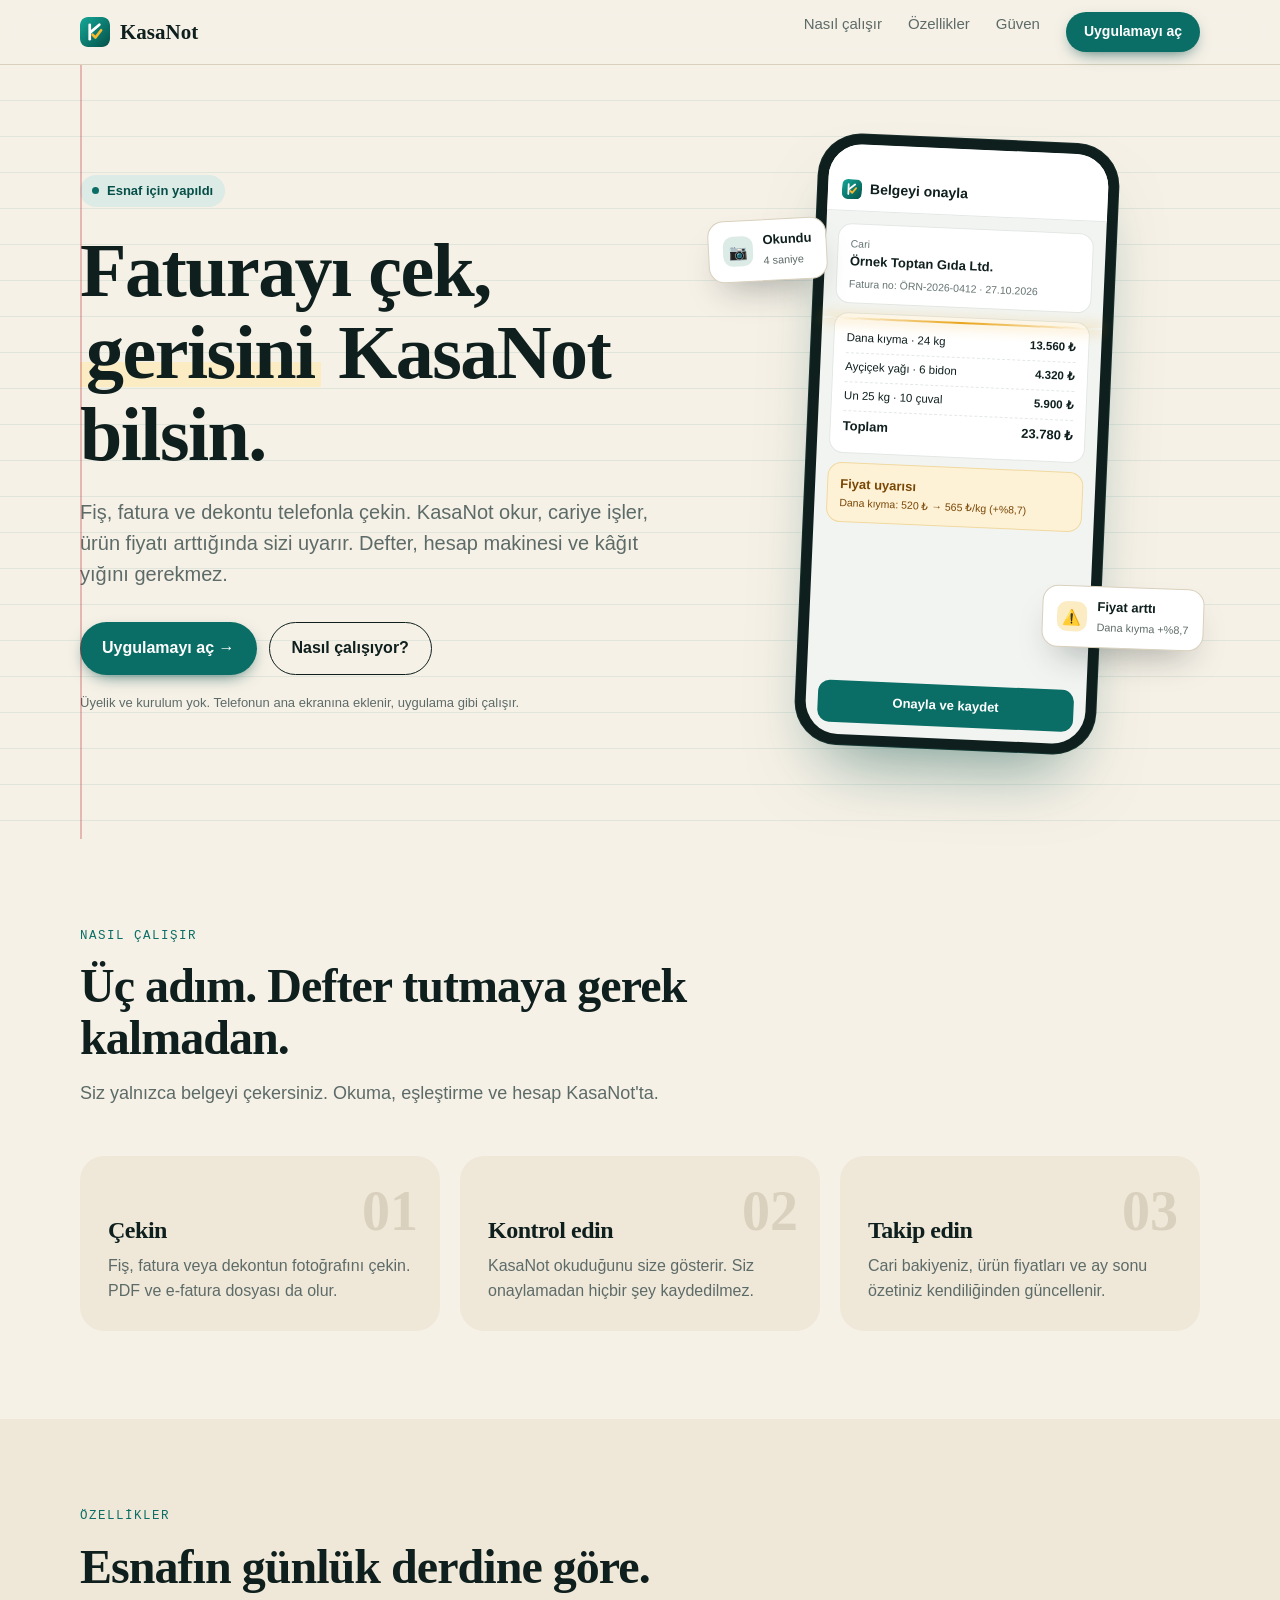
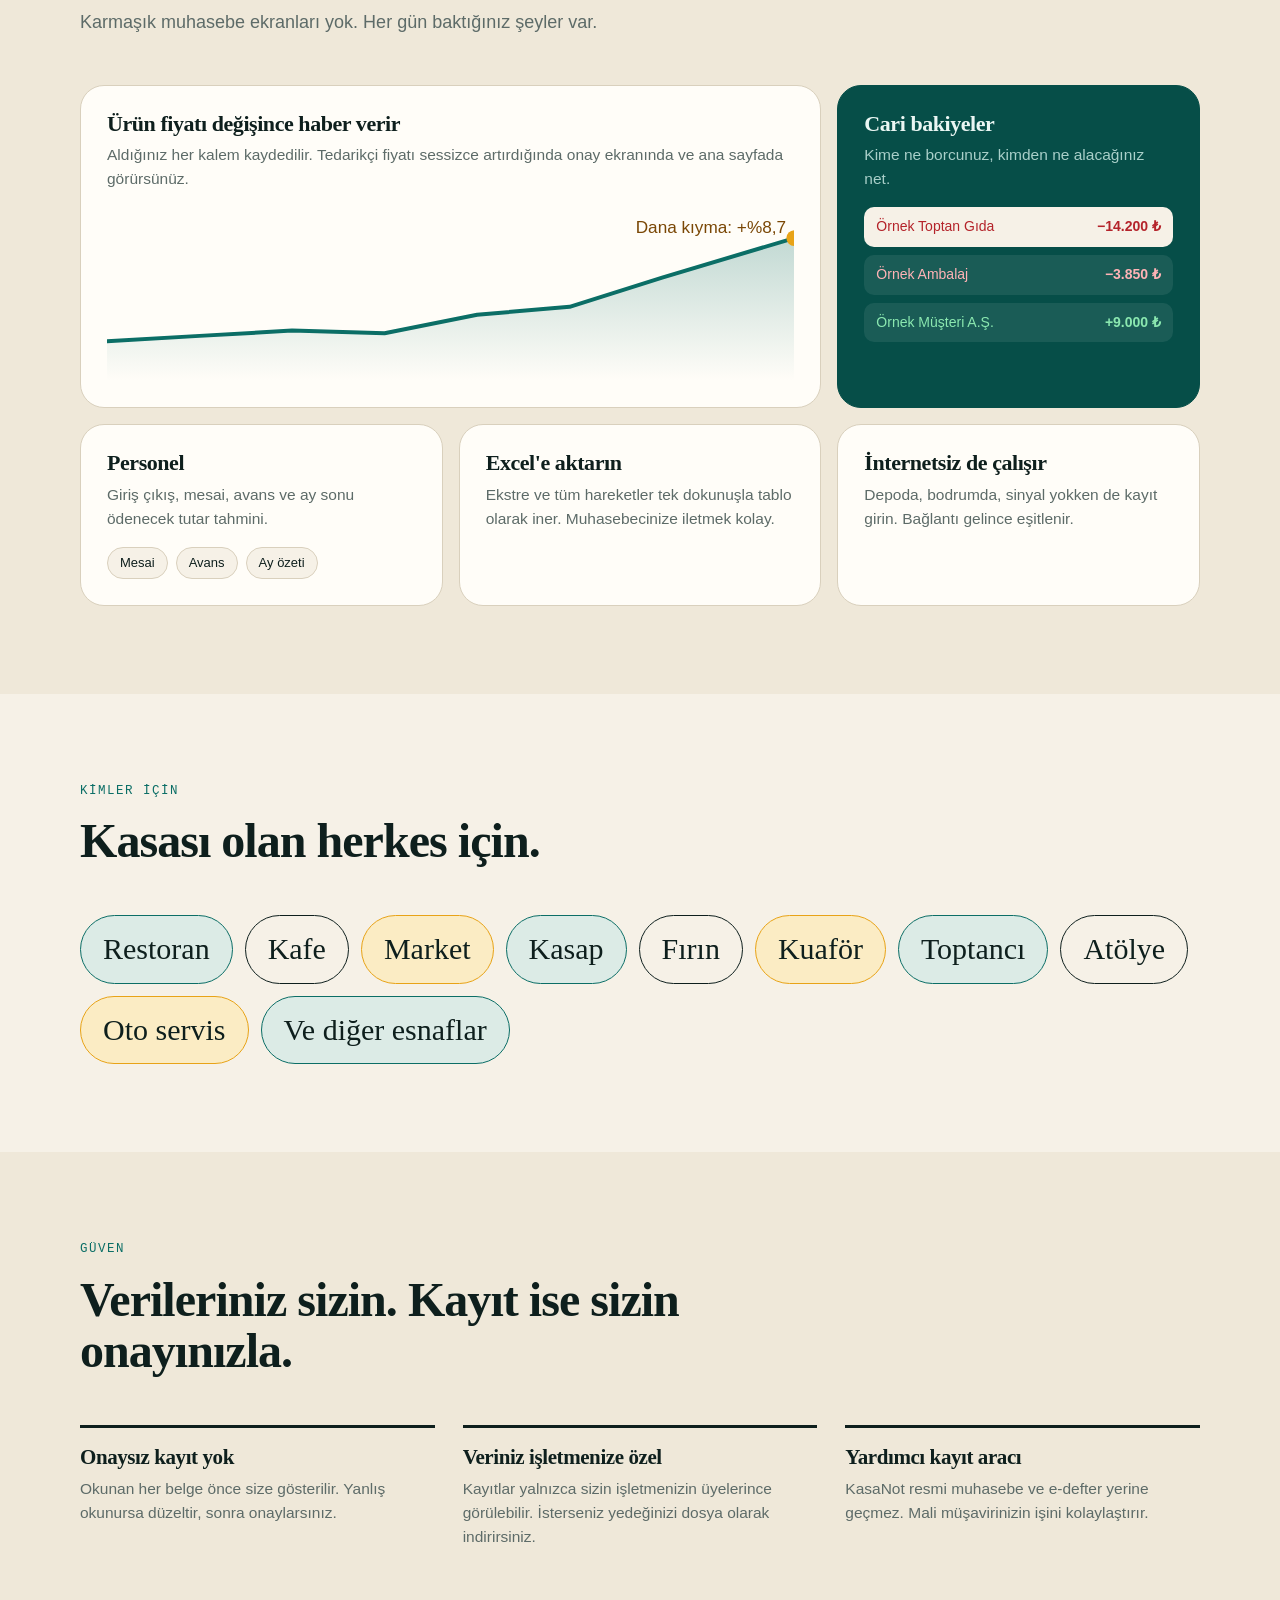
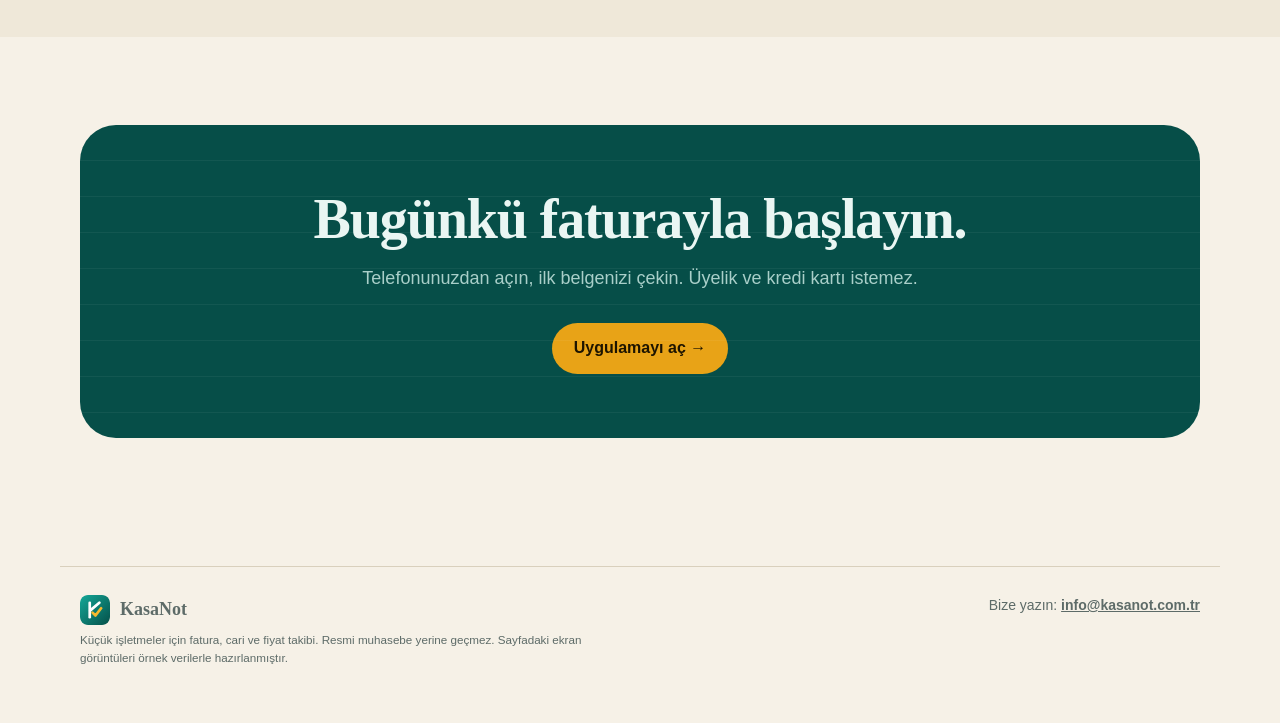
==== kasanot-site/index.html @ e7916144 "KasaNot tanıtım sayfası taslağı (kasanot.com.tr) Co-Authored-By: Claude Sonnet 5.5 <noreply@anthropi" ====
<!doctype html>
<html lang="tr">
<head>
<meta charset="utf-8">
<meta name="viewport" content="width=device-width, initial-scale=1, viewport-fit=cover">
<meta name="theme-color" content="#f6f1e7">
<title>KasaNot | Esnaf için fatura ve fiyat takibi</title>
<meta name="description" content="Fişi ve faturayı telefonla çekin, KasaNot okusun. Cari bakiyeler, ürün fiyat uyarıları ve personel kaydı tek cebinizde. Esnaf için.">
<meta property="og:title" content="KasaNot | Faturayı çek, gerisini KasaNot bilsin">
<meta property="og:description" content="Esnaf için fatura, cari ve fiyat takibi. Telefonunuzda çalışır, üyelik gerektirmez.">
<meta property="og:type" content="website">
<meta property="og:url" content="https://kasanot.com.tr/">
<meta property="og:image" content="https://kasanot.com.tr/ikon-512.png">
<link rel="icon" href="favicon.svg" type="image/svg+xml">
<link rel="apple-touch-icon" href="ikon-180.png">
<style>
:root{
  --kagit:#f6f1e7; --kagit2:#efe8d9; --mürekkep:#0e1f1d; --soluk:#5d6b68; --cizgi:#d9d0bd;
  --ana:#0b6e66; --ana-k:#064e48; --ana-a:#dcebe6; --vurgu:#e8a317; --vurgu-a:#fbecc4;
  --kotu:#b4232a; --iyi:#12793d;
  --serif:"Iowan Old Style","Palatino Linotype",Palatino,"Book Antiqua",Georgia,serif;
  --sans:ui-sans-serif,-apple-system,"Segoe UI",Roboto,"Helvetica Neue",Arial,sans-serif;
  --mono:ui-monospace,"SF Mono",Menlo,Consolas,monospace;
}
*{box-sizing:border-box;margin:0}
html{scroll-behavior:smooth}
body{background:var(--kagit);color:var(--mürekkep);font-family:var(--sans);line-height:1.55;-webkit-font-smoothing:antialiased;overflow-x:hidden}
a{color:inherit}
.w{max-width:1160px;margin:0 auto;padding:0 20px}
h1,h2,h3{font-family:var(--serif);font-weight:700;letter-spacing:-.02em;line-height:1.08}
.ust{position:sticky;top:0;z-index:20;background:color-mix(in srgb,var(--kagit) 88%,transparent);backdrop-filter:blur(10px);border-bottom:1px solid var(--cizgi)}
.ust .w{display:flex;align-items:center;gap:20px;height:64px}
.marka{display:flex;align-items:center;gap:10px;font-family:var(--serif);font-weight:700;font-size:21px;text-decoration:none}
.marka img{width:30px;height:30px;border-radius:8px}
.ust nav{margin-left:auto;display:flex;gap:26px;font-size:15px;color:var(--soluk)}
.ust nav a{text-decoration:none}.ust nav a:hover{color:var(--mürekkep)}
.btn{display:inline-flex;align-items:center;gap:8px;padding:13px 22px;border-radius:999px;background:var(--ana);color:#fff;font-weight:600;text-decoration:none;font-size:16px;border:0;transition:transform .15s,background .15s;box-shadow:0 6px 18px -8px var(--ana-k)}
.btn:hover{background:var(--ana-k);transform:translateY(-1px)}
.btn.ikinci{background:transparent;color:var(--mürekkep);box-shadow:none;border:1.5px solid var(--mürekkep)}
.btn.ikinci:hover{background:var(--mürekkep);color:var(--kagit)}
.ust .btn{padding:9px 18px;font-size:14px}
/* hero */
.hero{position:relative;padding:64px 0 80px;background:
  repeating-linear-gradient(to bottom,transparent 0 35px,rgba(11,110,102,.09) 35px 36px)}
.hero::before{content:"";position:absolute;left:max(24px,calc(50% - 560px));top:0;bottom:0;width:2px;background:rgba(180,35,42,.28)}
.hero .w{display:grid;grid-template-columns:1.1fr .9fr;gap:40px;align-items:center}
.rozet{display:inline-flex;gap:8px;align-items:center;font-size:13px;font-weight:600;color:var(--ana-k);background:var(--ana-a);padding:6px 12px;border-radius:999px;margin-bottom:22px}
.rozet i{width:7px;height:7px;border-radius:50%;background:var(--ana);display:block}
.hero h1{font-size:clamp(40px,6.4vw,76px)}
.hero h1 em{font-style:normal;background:linear-gradient(transparent 62%,var(--vurgu-a) 62% 92%,transparent 92%);padding:0 .08em}
.hero p.alt{font-size:clamp(17px,2vw,20px);color:var(--soluk);max-width:34em;margin:22px 0 32px}
.cta{display:flex;flex-wrap:wrap;gap:12px}
.not{font-size:13px;color:var(--soluk);margin-top:18px}
/* telefon */
.sahne{position:relative;display:flex;justify-content:center;padding:10px 0}
.telefon{width:300px;aspect-ratio:300/610;border-radius:42px;background:#0e1f1d;padding:10px;box-shadow:0 40px 70px -30px rgba(6,78,72,.55),0 0 0 1px #1b2e2b;transform:rotate(2.5deg);position:relative}
.ekran{height:100%;border-radius:33px;background:#f2f4f1;overflow:hidden;display:flex;flex-direction:column;font-size:12px;color:#10201f}
.ek-ust{display:flex;align-items:center;gap:8px;padding:34px 14px 10px;background:#fff;border-bottom:1px solid #e3e8e5;font-weight:700;font-size:14px}
.ek-ust img{width:20px;height:20px;border-radius:6px}
.ek-ic{padding:12px;display:flex;flex-direction:column;gap:9px;flex:1}
.k{background:#fff;border-radius:14px;padding:11px 12px;border:1px solid #e3e8e5}
.k small{color:#667573;font-size:10.5px;display:block}
.k b{font-size:13px}
.satir{display:flex;justify-content:space-between;gap:8px;padding:5px 0;border-bottom:1px dashed #e3e8e5;font-size:11.5px}
.satir:last-child{border:0}
.satir span:last-child{font-variant-numeric:tabular-nums;font-weight:600}
.uyari{background:#fdf1d6;border-color:#f1d9a0;color:#7a4705}
.uyari b{color:#7a4705}
.onay{margin-top:auto;background:var(--ana);color:#fff;text-align:center;padding:11px;border-radius:12px;font-weight:700;font-size:13px}
.etiket{position:absolute;background:#fff;border-radius:16px;padding:10px 14px;box-shadow:0 18px 36px -16px rgba(14,31,29,.4);font-size:13px;border:1px solid var(--cizgi);display:flex;gap:10px;align-items:center}
.etiket .d{width:30px;height:30px;border-radius:10px;display:grid;place-items:center;font-size:15px}
.e1{left:-6px;top:90px;transform:rotate(-3deg)}.e1 .d{background:var(--ana-a)}
.e2{right:-4px;bottom:110px;transform:rotate(2deg)}.e2 .d{background:var(--vurgu-a)}
.tara{position:absolute;left:10px;right:10px;height:2px;background:linear-gradient(90deg,transparent,var(--vurgu),transparent);box-shadow:0 0 14px var(--vurgu);animation:tara 3.4s ease-in-out infinite;top:30%}
@keyframes tara{0%,100%{top:24%;opacity:0}15%,85%{opacity:1}50%{top:44%}}
/* bölümler */
section{padding:88px 0}
.baslik{max-width:640px;margin-bottom:48px}
.baslik .ust-y{font-family:var(--mono);font-size:12.5px;letter-spacing:.12em;text-transform:uppercase;color:var(--ana);margin-bottom:14px;display:block}
.baslik h2{font-size:clamp(30px,4.4vw,48px)}
.baslik p{color:var(--soluk);margin-top:16px;font-size:18px}
.adimlar{display:grid;grid-template-columns:repeat(3,1fr);gap:20px;counter-reset:a}
.adim{background:var(--kagit2);border-radius:24px;padding:28px;position:relative;counter-increment:a}
.adim::before{content:"0" counter(a);font-family:var(--serif);font-size:56px;color:var(--cizgi);position:absolute;right:22px;top:12px;font-weight:700}
.adim h3{font-size:24px;margin:34px 0 10px}
.adim p{color:var(--soluk)}
.bento{display:grid;grid-template-columns:repeat(6,1fr);gap:16px}
.kart{background:#fffdf8;border:1px solid var(--cizgi);border-radius:24px;padding:26px;overflow:hidden;position:relative}
.kart h3{font-size:22px;margin-bottom:8px}
.kart p{color:var(--soluk);font-size:15.5px}
.c2{grid-column:span 2}.c3{grid-column:span 3}.c4{grid-column:span 4}
.koyu{background:var(--ana-k);color:#eaf6f3;border-color:var(--ana-k)}
.koyu p{color:#a9cfc9}
.grafik{margin-top:18px}
.grafik svg{width:100%;height:auto;display:block}
.bakiye{margin-top:16px;display:grid;gap:8px;font-size:14px}
.bakiye div{display:flex;justify-content:space-between;background:var(--kagit);padding:9px 12px;border-radius:10px}
.bakiye .ar{color:var(--kotu)}.bakiye .al{color:var(--iyi)}
.bakiye b{font-variant-numeric:tabular-nums}
.cip{display:flex;flex-wrap:wrap;gap:8px;margin-top:16px}
.cip span{font-size:13px;background:var(--kagit);border:1px solid var(--cizgi);border-radius:999px;padding:5px 12px}
.koyu .cip span{background:rgba(255,255,255,.08);border-color:rgba(255,255,255,.15);color:#d7ece8}
/* kimler */
.kimler{display:flex;flex-wrap:wrap;gap:12px}
.kimler span{font-family:var(--serif);font-size:clamp(20px,3vw,30px);padding:10px 22px;border:1.5px solid var(--mürekkep);border-radius:999px}
.kimler span:nth-child(3n){background:var(--vurgu-a);border-color:var(--vurgu)}
.kimler span:nth-child(3n+1){background:var(--ana-a);border-color:var(--ana)}
/* güven */
.guven{display:grid;grid-template-columns:repeat(3,1fr);gap:28px}
.guven div{border-top:3px solid var(--mürekkep);padding-top:18px}
.guven h3{font-size:21px;margin-bottom:8px}
.guven p{color:var(--soluk);font-size:15.5px}
/* son cta */
.son{background:var(--ana-k);color:#eaf6f3;border-radius:36px;padding:64px 40px;text-align:center;position:relative;overflow:hidden}
.son::after{content:"";position:absolute;inset:0;background:repeating-linear-gradient(to bottom,transparent 0 35px,rgba(255,255,255,.05) 35px 36px);pointer-events:none}
.son h2{font-size:clamp(30px,5vw,56px);position:relative}
.son p{color:#a9cfc9;margin:16px auto 30px;max-width:34em;position:relative;font-size:18px}
.son .btn{background:var(--vurgu);color:#1d1400;position:relative;box-shadow:none}
.son .btn:hover{background:#f5b83a}
footer{padding:40px 0 56px;font-size:14px;color:var(--soluk)}
footer .w{display:flex;flex-wrap:wrap;gap:16px 32px;justify-content:space-between;border-top:1px solid var(--cizgi);padding-top:28px}
footer small{display:block;margin-top:6px;max-width:44em}
.gor{opacity:0;transform:translateY(18px);transition:opacity .7s,transform .7s}
.gor.ac{opacity:1;transform:none}
@media(max-width:900px){
  .hero .w{grid-template-columns:1fr}.hero{padding-top:40px}
  .adimlar,.guven{grid-template-columns:1fr}
  .bento{grid-template-columns:1fr}.c2,.c3,.c4{grid-column:auto}
  .ust nav a:not(.btn){display:none}.ust nav{margin-left:auto}
  .telefon{transform:none;width:280px}
  .etiket{display:none}
  section{padding:60px 0}
  .son{padding:48px 22px;border-radius:26px}
}
@media(prefers-reduced-motion:reduce){.gor{opacity:1;transform:none;transition:none}.tara{animation:none;opacity:0}html{scroll-behavior:auto}}
</style>
</head>
<body>
<header class="ust"><div class="w">
  <a class="marka" href="#"><img src="favicon.svg" alt="">KasaNot</a>
  <nav><a href="#nasil">Nasıl çalışır</a><a href="#ozellik">Özellikler</a><a href="#guven">Güven</a><a class="btn" href="https://dkcburak.github.io/kripto-kokpit/kasanot/">Uygulamayı aç</a></nav>
</div></header>

<main>
<div class="hero"><div class="w">
  <div>
    <span class="rozet"><i></i>Esnaf için yapıldı</span>
    <h1>Faturayı çek, <em>gerisini</em> KasaNot bilsin.</h1>
    <p class="alt">Fiş, fatura ve dekontu telefonla çekin. KasaNot okur, cariye işler, ürün fiyatı arttığında sizi uyarır. Defter, hesap makinesi ve kâğıt yığını gerekmez.</p>
    <div class="cta">
      <a class="btn" href="https://dkcburak.github.io/kripto-kokpit/kasanot/">Uygulamayı aç →</a>
      <a class="btn ikinci" href="#nasil">Nasıl çalışıyor?</a>
    </div>
    <p class="not">Üyelik ve kurulum yok. Telefonun ana ekranına eklenir, uygulama gibi çalışır.</p>
  </div>
  <div class="sahne" aria-hidden="true">
    <div class="telefon"><div class="ekran">
      <div class="ek-ust"><img src="favicon.svg" alt="">Belgeyi onayla</div>
      <div class="ek-ic">
        <div class="k"><small>Cari</small><b>Örnek Toptan Gıda Ltd.</b><small style="margin-top:4px">Fatura no: ÖRN-2026-0412 · 27.10.2026</small></div>
        <div class="k">
          <div class="satir"><span>Dana kıyma · 24 kg</span><span>13.560 ₺</span></div>
          <div class="satir"><span>Ayçiçek yağı · 6 bidon</span><span>4.320 ₺</span></div>
          <div class="satir"><span>Un 25 kg · 10 çuval</span><span>5.900 ₺</span></div>
          <div class="satir"><b>Toplam</b><b>23.780 ₺</b></div>
        </div>
        <div class="k uyari"><b>Fiyat uyarısı</b><small style="color:#7a4705">Dana kıyma: 520 ₺ → 565 ₺/kg (+%8,7)</small></div>
        <div class="onay">Onayla ve kaydet</div>
      </div>
      <span class="tara"></span>
    </div></div>
    <div class="etiket e1"><span class="d">📷</span><span><b>Okundu</b><br><small style="color:var(--soluk)">4 saniye</small></span></div>
    <div class="etiket e2"><span class="d">⚠️</span><span><b>Fiyat arttı</b><br><small style="color:var(--soluk)">Dana kıyma +%8,7</small></span></div>
  </div>
</div></div>

<section id="nasil"><div class="w">
  <div class="baslik gor"><span class="ust-y">Nasıl çalışır</span><h2>Üç adım. Defter tutmaya gerek kalmadan.</h2><p>Siz yalnızca belgeyi çekersiniz. Okuma, eşleştirme ve hesap KasaNot'ta.</p></div>
  <div class="adimlar">
    <div class="adim gor"><h3>Çekin</h3><p>Fiş, fatura veya dekontun fotoğrafını çekin. PDF ve e-fatura dosyası da olur.</p></div>
    <div class="adim gor"><h3>Kontrol edin</h3><p>KasaNot okuduğunu size gösterir. Siz onaylamadan hiçbir şey kaydedilmez.</p></div>
    <div class="adim gor"><h3>Takip edin</h3><p>Cari bakiyeniz, ürün fiyatları ve ay sonu özetiniz kendiliğinden güncellenir.</p></div>
  </div>
</div></section>

<section id="ozellik" style="background:var(--kagit2)"><div class="w">
  <div class="baslik gor"><span class="ust-y">Özellikler</span><h2>Esnafın günlük derdine göre.</h2><p>Karmaşık muhasebe ekranları yok. Her gün baktığınız şeyler var.</p></div>
  <div class="bento">
    <div class="kart c4 gor"><h3>Ürün fiyatı değişince haber verir</h3><p>Aldığınız her kalem kaydedilir. Tedarikçi fiyatı sessizce artırdığında onay ekranında ve ana sayfada görürsünüz.</p>
      <div class="grafik"><svg viewBox="0 0 520 130" role="img" aria-label="Örnek fiyat grafiği: dana kıyma kilo fiyatı yükseliyor"><defs><linearGradient id="gr" x1="0" y1="0" x2="0" y2="1"><stop offset="0" stop-color="#0b6e66" stop-opacity=".25"/><stop offset="1" stop-color="#0b6e66" stop-opacity="0"/></linearGradient></defs>
      <path d="M0 100 L70 96 L140 92 L210 94 L280 80 L350 74 L420 52 L520 22 L520 130 L0 130Z" fill="url(#gr)"/>
      <path d="M0 100 L70 96 L140 92 L210 94 L280 80 L350 74 L420 52 L520 22" fill="none" stroke="#0b6e66" stroke-width="3" stroke-linecap="round" stroke-linejoin="round"/>
      <circle cx="520" cy="22" r="6" fill="#e8a317"/><text x="400" y="18" font-size="13" fill="#7a4705" font-family="ui-sans-serif,sans-serif">Dana kıyma: +%8,7</text></svg></div></div>
    <div class="kart c2 koyu gor"><h3>Cari bakiyeler</h3><p>Kime ne borcunuz, kimden ne alacağınız net.</p>
      <div class="bakiye"><div class="ar"><span>Örnek Toptan Gıda</span><b>−14.200 ₺</b></div><div class="ar" style="background:rgba(255,255,255,.08);color:#ffb3b6"><span>Örnek Ambalaj</span><b>−3.850 ₺</b></div><div style="background:rgba(255,255,255,.08);color:#8be8b0"><span>Örnek Müşteri A.Ş.</span><b>+9.000 ₺</b></div></div></div>
    <div class="kart c2 gor"><h3>Personel</h3><p>Giriş çıkış, mesai, avans ve ay sonu ödenecek tutar tahmini.</p><div class="cip"><span>Mesai</span><span>Avans</span><span>Ay özeti</span></div></div>
    <div class="kart c2 gor"><h3>Excel'e aktarın</h3><p>Ekstre ve tüm hareketler tek dokunuşla tablo olarak iner. Muhasebecinize iletmek kolay.</p></div>
    <div class="kart c2 gor"><h3>İnternetsiz de çalışır</h3><p>Depoda, bodrumda, sinyal yokken de kayıt girin. Bağlantı gelince eşitlenir.</p></div>
  </div>
</div></section>

<section><div class="w">
  <div class="baslik gor"><span class="ust-y">Kimler için</span><h2>Kasası olan herkes için.</h2></div>
  <div class="kimler gor"><span>Restoran</span><span>Kafe</span><span>Market</span><span>Kasap</span><span>Fırın</span><span>Kuaför</span><span>Toptancı</span><span>Atölye</span><span>Oto servis</span><span>Ve diğer esnaflar</span></div>
</div></section>

<section id="guven" style="background:var(--kagit2)"><div class="w">
  <div class="baslik gor"><span class="ust-y">Güven</span><h2>Verileriniz sizin. Kayıt ise sizin onayınızla.</h2></div>
  <div class="guven">
    <div class="gor"><h3>Onaysız kayıt yok</h3><p>Okunan her belge önce size gösterilir. Yanlış okunursa düzeltir, sonra onaylarsınız.</p></div>
    <div class="gor"><h3>Veriniz işletmenize özel</h3><p>Kayıtlar yalnızca sizin işletmenizin üyelerince görülebilir. İsterseniz yedeğinizi dosya olarak indirirsiniz.</p></div>
    <div class="gor"><h3>Yardımcı kayıt aracı</h3><p>KasaNot resmi muhasebe ve e-defter yerine geçmez. Mali müşavirinizin işini kolaylaştırır.</p></div>
  </div>
</div></section>

<section><div class="w"><div class="son gor">
  <h2>Bugünkü faturayla başlayın.</h2>
  <p>Telefonunuzdan açın, ilk belgenizi çekin. Üyelik ve kredi kartı istemez.</p>
  <a class="btn" href="https://dkcburak.github.io/kripto-kokpit/kasanot/">Uygulamayı aç →</a>
</div></div></section>
</main>

<footer><div class="w">
  <div><a class="marka" href="#" style="font-size:18px"><img src="favicon.svg" alt="">KasaNot</a><small>Küçük işletmeler için fatura, cari ve fiyat takibi. Resmi muhasebe yerine geçmez. Sayfadaki ekran görüntüleri örnek verilerle hazırlanmıştır.</small></div>
  <div>Bize yazın: <a href="mailto:info@kasanot.com.tr"><b>info@kasanot.com.tr</b></a></div>
</div></footer>
<script>
(function(){var e=document.querySelectorAll('.gor');
if(!('IntersectionObserver' in window)){e.forEach(function(x){x.classList.add('ac')});return}
var o=new IntersectionObserver(function(l){l.forEach(function(i){if(i.isIntersecting){i.target.classList.add('ac');o.unobserve(i.target)}})},{threshold:.12});
e.forEach(function(x){o.observe(x)})})();
</script>
</body>
</html>
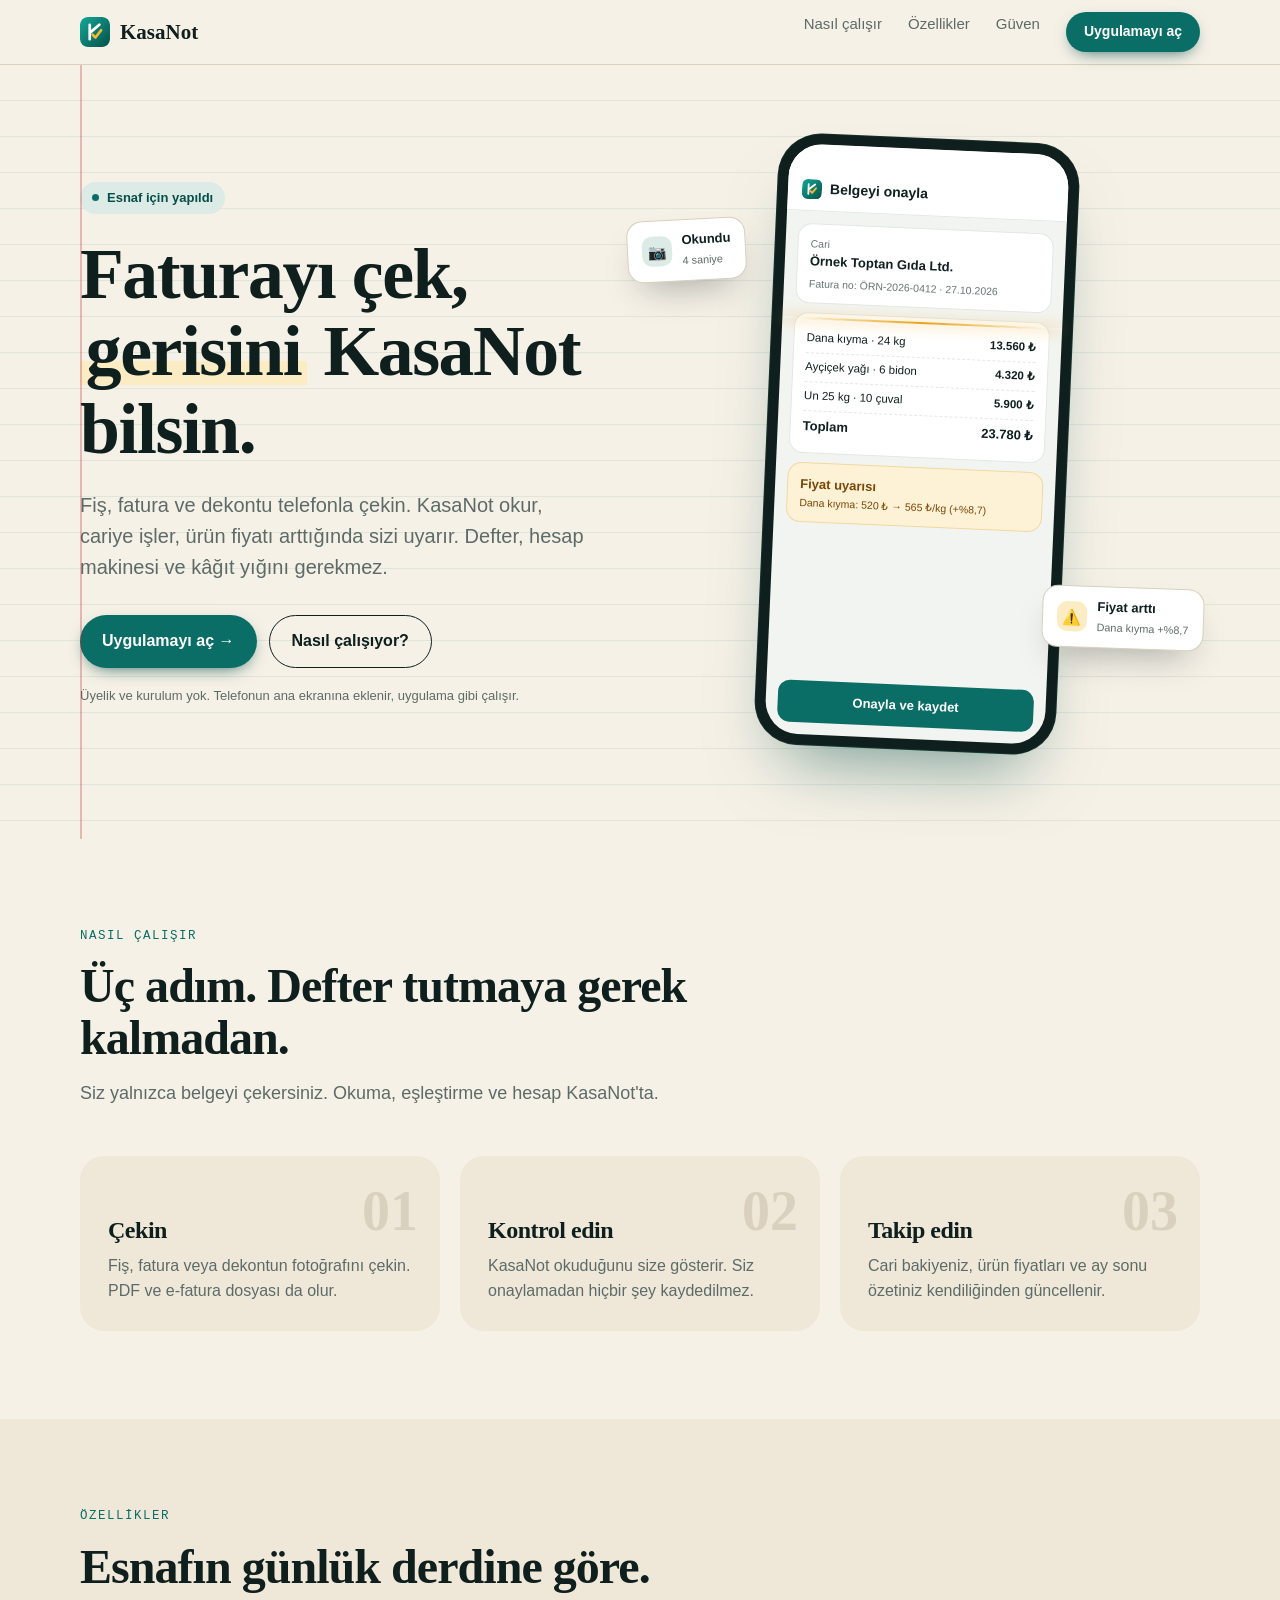
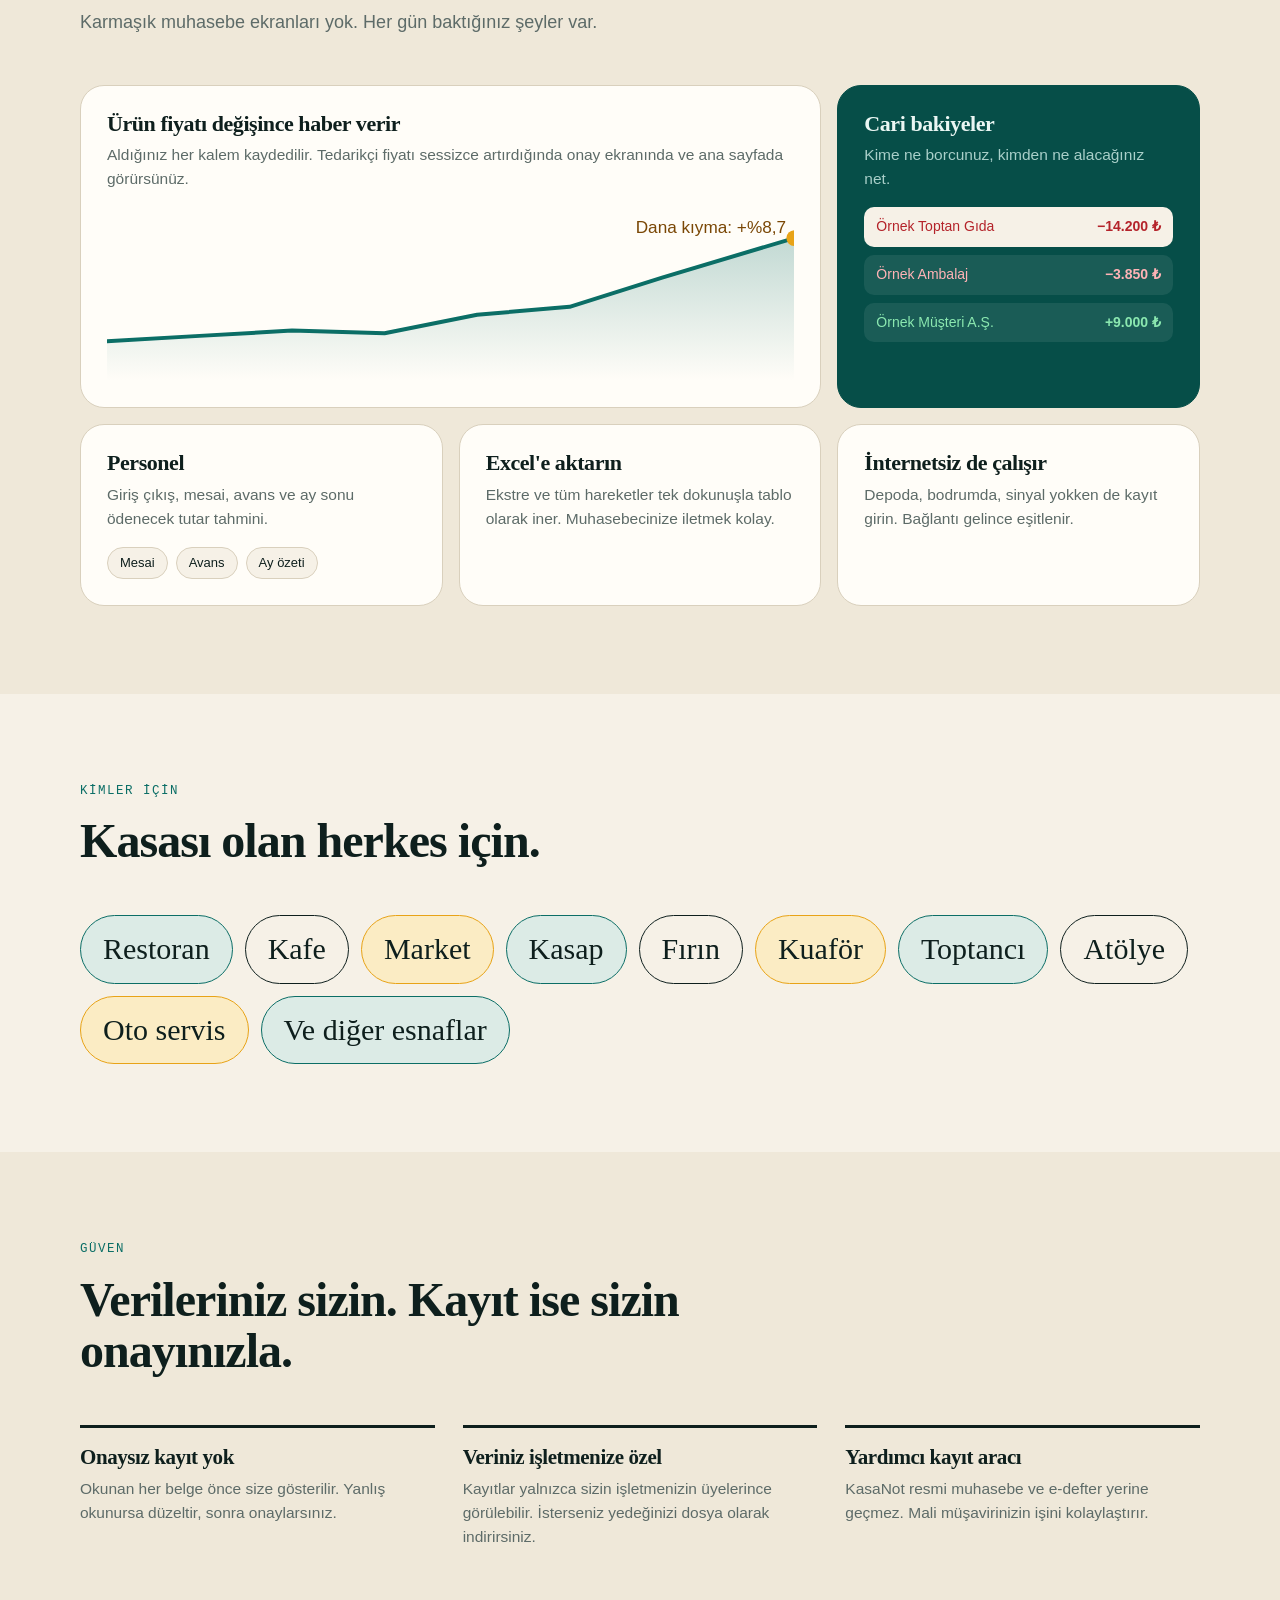
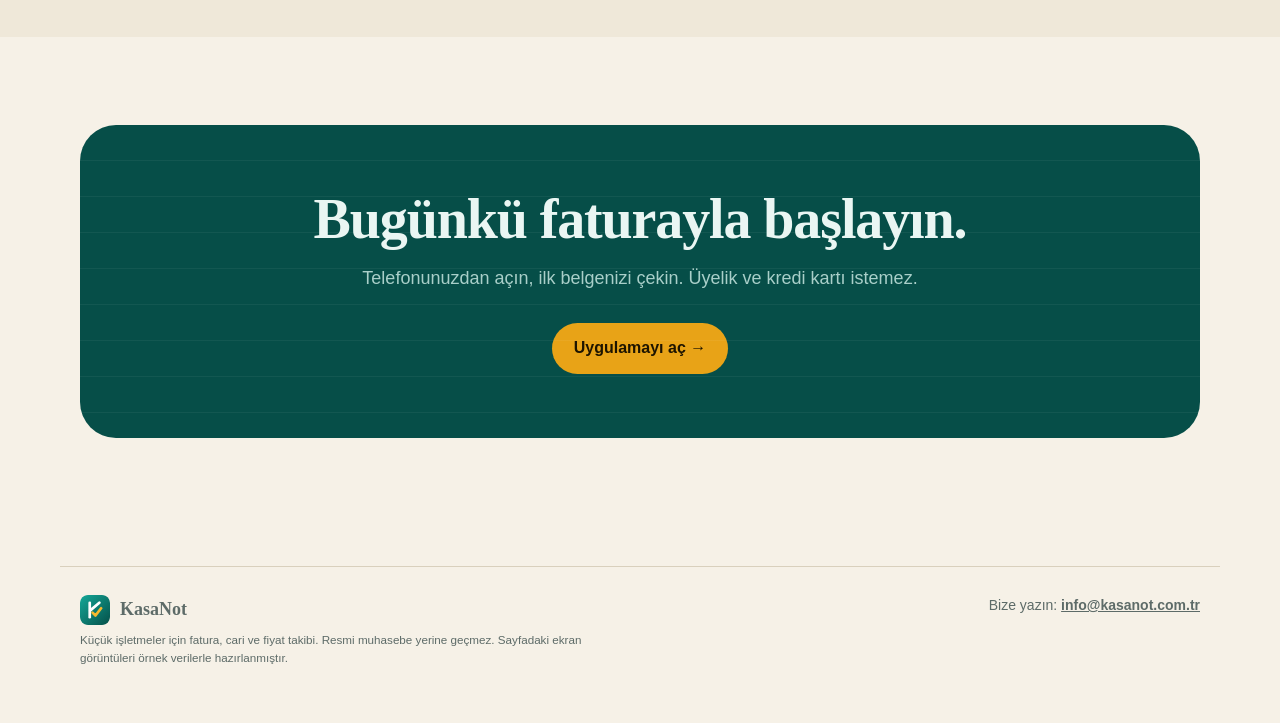
==== commit 317f69ca: "KasaNot tanıtım sayfası: 3D hero (Three.js, düz tasarıma yedekli) Co-Authored-By: Claude Sonnet 5.5 " ====
--- a/kasanot-site/index.html
+++ b/kasanot-site/index.html
@@ -40,13 +40,13 @@
 .btn.ikinci:hover{background:var(--mürekkep);color:var(--kagit)}
 .ust .btn{padding:9px 18px;font-size:14px}
 /* hero */
-.hero{position:relative;padding:64px 0 80px;background:
+.hero{position:relative;overflow:hidden;padding:64px 0 80px;background:
   repeating-linear-gradient(to bottom,transparent 0 35px,rgba(11,110,102,.09) 35px 36px)}
 .hero::before{content:"";position:absolute;left:max(24px,calc(50% - 560px));top:0;bottom:0;width:2px;background:rgba(180,35,42,.28)}
-.hero .w{display:grid;grid-template-columns:1.1fr .9fr;gap:40px;align-items:center}
+.hero .w{display:grid;grid-template-columns:.95fr 1.05fr;gap:40px;align-items:center}
 .rozet{display:inline-flex;gap:8px;align-items:center;font-size:13px;font-weight:600;color:var(--ana-k);background:var(--ana-a);padding:6px 12px;border-radius:999px;margin-bottom:22px}
 .rozet i{width:7px;height:7px;border-radius:50%;background:var(--ana);display:block}
-.hero h1{font-size:clamp(40px,6.4vw,76px)}
+.hero h1{font-size:clamp(40px,5.6vw,72px)}
 .hero h1 em{font-style:normal;background:linear-gradient(transparent 62%,var(--vurgu-a) 62% 92%,transparent 92%);padding:0 .08em}
 .hero p.alt{font-size:clamp(17px,2vw,20px);color:var(--soluk);max-width:34em;margin:22px 0 32px}
 .cta{display:flex;flex-wrap:wrap;gap:12px}
@@ -73,6 +73,12 @@
 .e2{right:-4px;bottom:110px;transform:rotate(2deg)}.e2 .d{background:var(--vurgu-a)}
 .tara{position:absolute;left:10px;right:10px;height:2px;background:linear-gradient(90deg,transparent,var(--vurgu),transparent);box-shadow:0 0 14px var(--vurgu);animation:tara 3.4s ease-in-out infinite;top:30%}
 @keyframes tara{0%,100%{top:24%;opacity:0}15%,85%{opacity:1}50%{top:44%}}
+#sahne3d{position:absolute;inset:-30px -30px;z-index:2;pointer-events:none}
+#sahne3d canvas{width:100%;height:100%;display:block}
+.sahne.v3 .telefon,.sahne.v3 .etiket{opacity:0;transition:opacity .6s}
+.sahne.v3 .telefon{visibility:hidden}
+.sahne.v3{min-height:660px}
+@media(max-width:900px){.sahne.v3{min-height:520px}}
 /* bölümler */
 section{padding:88px 0}
 .baslik{max-width:640px;margin-bottom:48px}
@@ -154,6 +160,7 @@
     <p class="not">Üyelik ve kurulum yok. Telefonun ana ekranına eklenir, uygulama gibi çalışır.</p>
   </div>
   <div class="sahne" aria-hidden="true">
+    <div id="sahne3d"></div>
     <div class="telefon"><div class="ekran">
       <div class="ek-ust"><img src="favicon.svg" alt="">Belgeyi onayla</div>
       <div class="ek-ic">
@@ -230,5 +237,12 @@
 var o=new IntersectionObserver(function(l){l.forEach(function(i){if(i.isIntersecting){i.target.classList.add('ac');o.unobserve(i.target)}})},{threshold:.12});
 e.forEach(function(x){o.observe(x)})})();
 </script>
+<script>
+(function(){try{var c=document.createElement('canvas');if(!(c.getContext('webgl2')||c.getContext('webgl')))return;
+var s=document.querySelector('.sahne'),h=document.getElementById('sahne3d');
+new MutationObserver(function(m,o){if(h.classList.contains('hazir')){s.classList.add('v3');o.disconnect()}}).observe(h,{attributes:true});
+}catch(e){}})();
+</script>
+<script type="module" src="hero3d.js"></script>
 </body>
 </html>
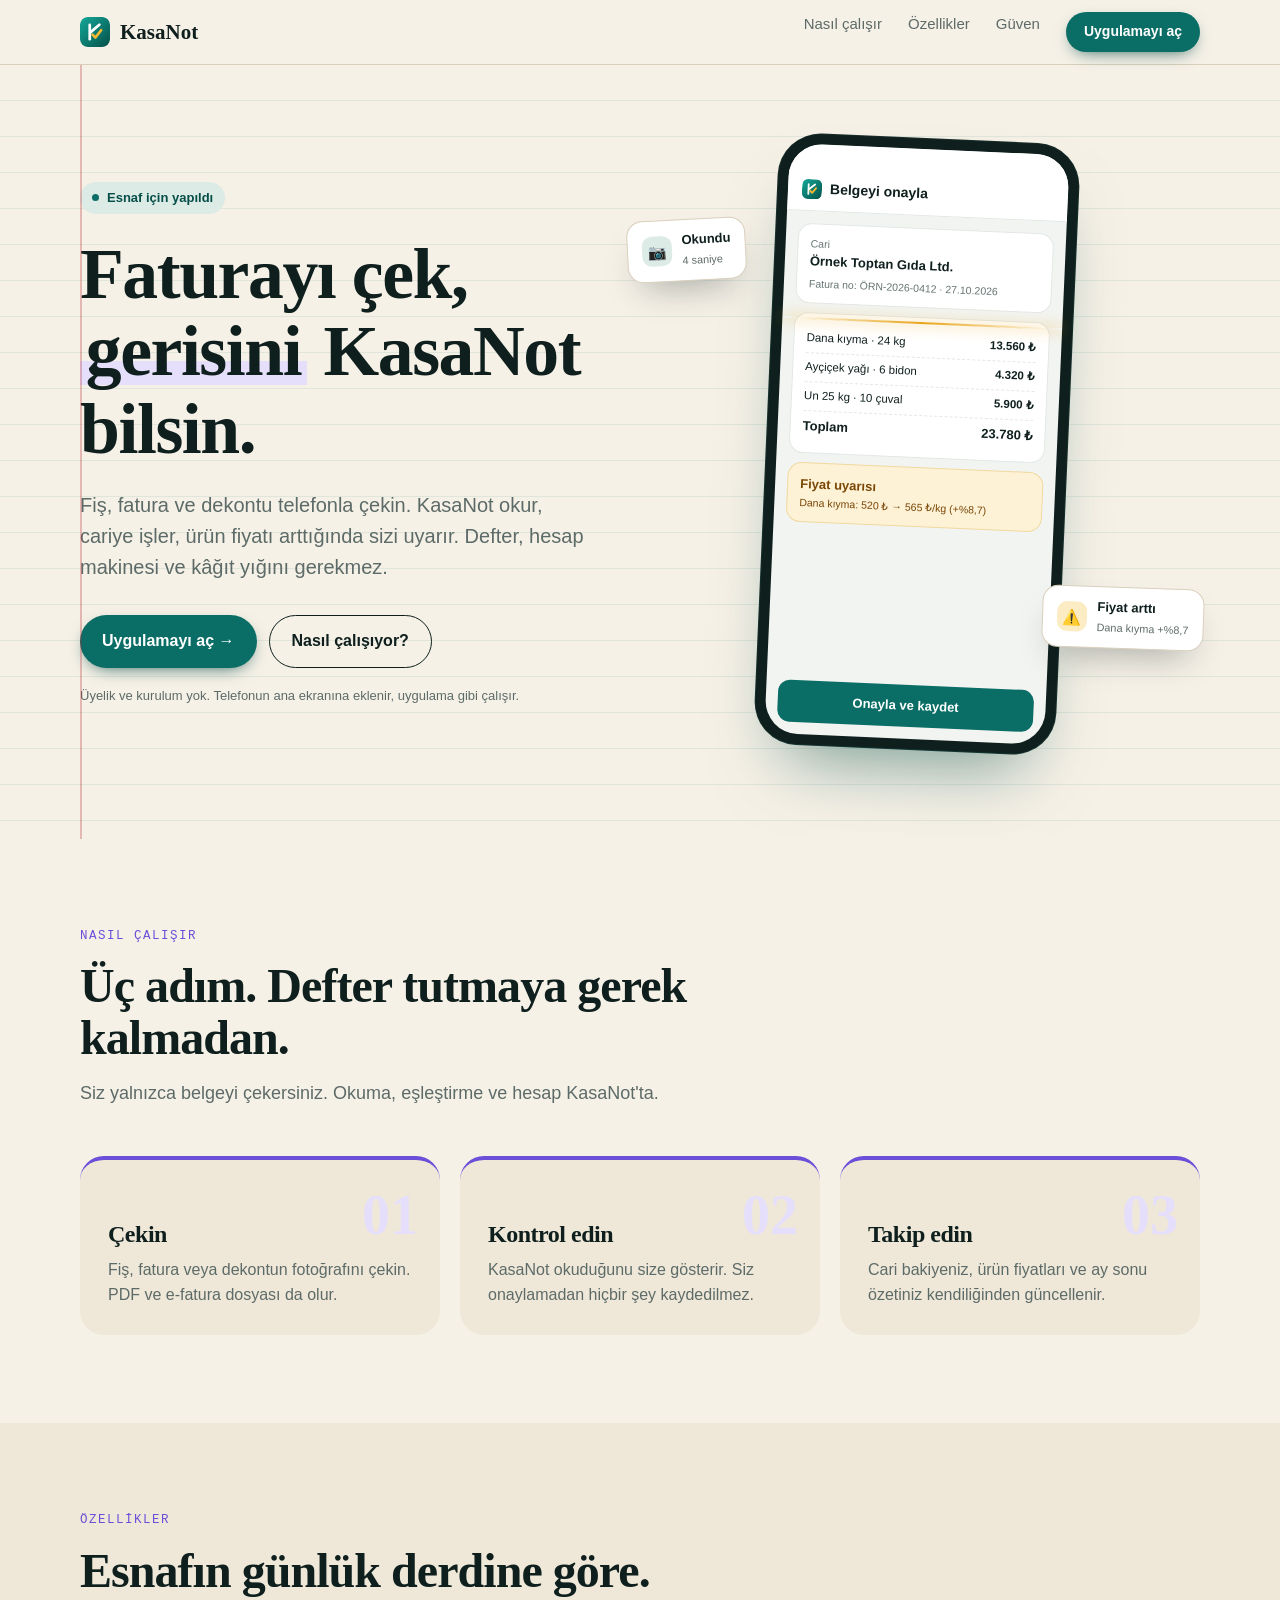
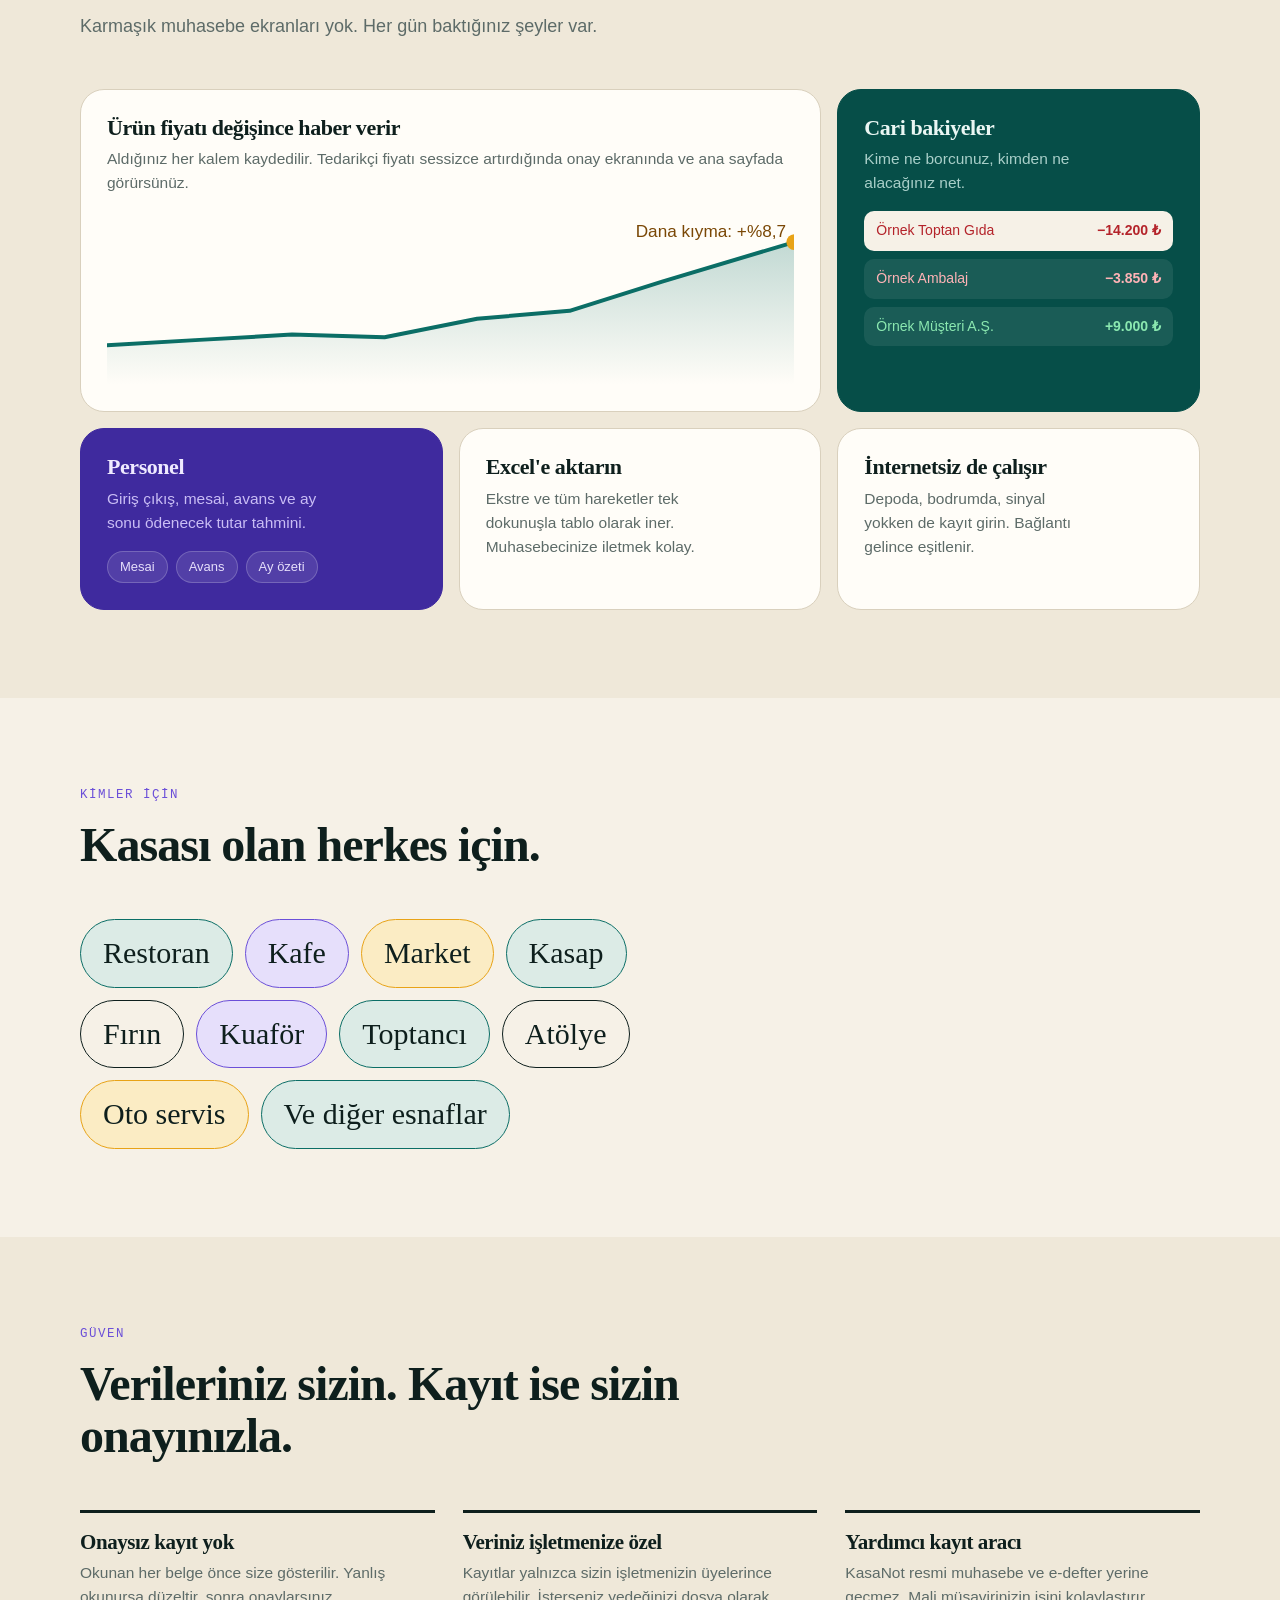
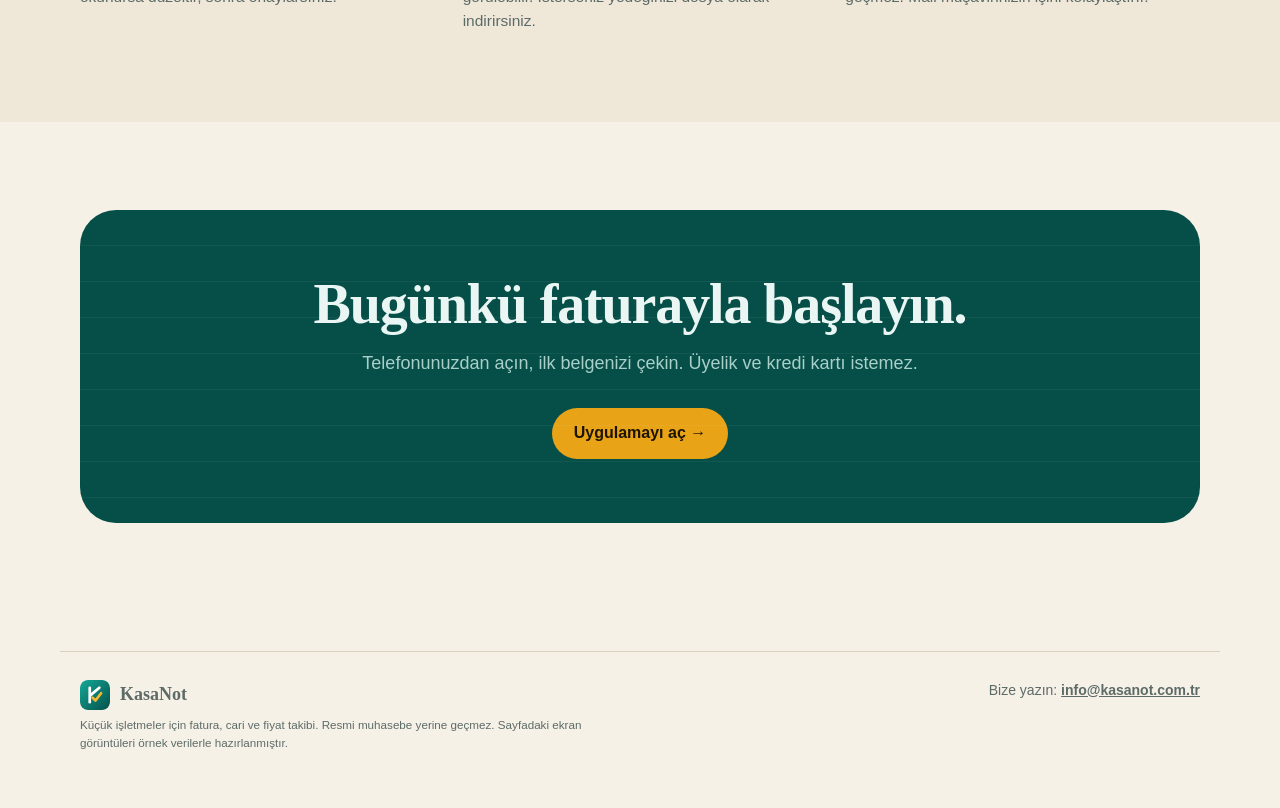
==== commit 08dc1a43: "KasaNot sitesi: komple 3D (11 nesne, mor aksan, yedekli) Co-Authored-By: Claude Sonnet 5.5 <noreply@" ====
--- a/kasanot-site/index.html
+++ b/kasanot-site/index.html
@@ -17,7 +17,7 @@
 :root{
   --kagit:#f6f1e7; --kagit2:#efe8d9; --mürekkep:#0e1f1d; --soluk:#5d6b68; --cizgi:#d9d0bd;
   --ana:#0b6e66; --ana-k:#064e48; --ana-a:#dcebe6; --vurgu:#e8a317; --vurgu-a:#fbecc4;
-  --kotu:#b4232a; --iyi:#12793d;
+  --mor:#6b4fd8;--mor-k:#3f2a9e;--mor-a:#e6dffb;--kotu:#b4232a; --iyi:#12793d;
   --serif:"Iowan Old Style","Palatino Linotype",Palatino,"Book Antiqua",Georgia,serif;
   --sans:ui-sans-serif,-apple-system,"Segoe UI",Roboto,"Helvetica Neue",Arial,sans-serif;
   --mono:ui-monospace,"SF Mono",Menlo,Consolas,monospace;
@@ -47,7 +47,7 @@
 .rozet{display:inline-flex;gap:8px;align-items:center;font-size:13px;font-weight:600;color:var(--ana-k);background:var(--ana-a);padding:6px 12px;border-radius:999px;margin-bottom:22px}
 .rozet i{width:7px;height:7px;border-radius:50%;background:var(--ana);display:block}
 .hero h1{font-size:clamp(40px,5.6vw,72px)}
-.hero h1 em{font-style:normal;background:linear-gradient(transparent 62%,var(--vurgu-a) 62% 92%,transparent 92%);padding:0 .08em}
+.hero h1 em{font-style:normal;background:linear-gradient(transparent 62%,var(--mor-a) 62% 92%,transparent 92%);padding:0 .08em}
 .hero p.alt{font-size:clamp(17px,2vw,20px);color:var(--soluk);max-width:34em;margin:22px 0 32px}
 .cta{display:flex;flex-wrap:wrap;gap:12px}
 .not{font-size:13px;color:var(--soluk);margin-top:18px}
@@ -73,21 +73,33 @@
 .e2{right:-4px;bottom:110px;transform:rotate(2deg)}.e2 .d{background:var(--vurgu-a)}
 .tara{position:absolute;left:10px;right:10px;height:2px;background:linear-gradient(90deg,transparent,var(--vurgu),transparent);box-shadow:0 0 14px var(--vurgu);animation:tara 3.4s ease-in-out infinite;top:30%}
 @keyframes tara{0%,100%{top:24%;opacity:0}15%,85%{opacity:1}50%{top:44%}}
-#sahne3d{position:absolute;inset:-30px -30px;z-index:2;pointer-events:none}
-#sahne3d canvas{width:100%;height:100%;display:block}
-.sahne.v3 .telefon,.sahne.v3 .etiket{opacity:0;transition:opacity .6s}
-.sahne.v3 .telefon{visibility:hidden}
-.sahne.v3{min-height:660px}
-@media(max-width:900px){.sahne.v3{min-height:520px}}
+#cv3d{position:fixed;inset:0;width:100%;height:100%;z-index:15;pointer-events:none}
+.slot{display:none}
+.v3 .slot{display:block}
+.v3 .fb,.v3 .telefon,.v3 .etiket{display:none}
+.v3 .sahne{min-height:660px}
+@media(max-width:900px){.v3 .sahne{min-height:520px}}
+.mini{position:absolute;right:12px;top:12px;width:104px;height:104px}
+.v3 .adim .slot{height:190px;margin:-6px 0 -22px}
+.v3 .adim h3{margin-top:10px}
+.v3 .adim::before{top:8px}
+.v3 .grafik .slot{height:190px}
+.dukkan-satir{display:grid;grid-template-columns:1.1fr .9fr;gap:30px;align-items:center}
+.v3 .dukkan-satir .slot{height:300px}
+.guven-ust{display:grid;grid-template-columns:1fr 240px;gap:20px;align-items:center}
+.v3 .guven-ust .slot{height:220px}
+.v3 .son .slot{height:300px;margin:-24px 0 -6px;position:relative;z-index:1}
+.kart:has(.mini) h3,.kart:has(.mini) p{padding-right:96px}
+.kart.c2:has(.mini) .bakiye,.kart.c2:has(.mini) .cip{margin-right:0}
 /* bölümler */
 section{padding:88px 0}
 .baslik{max-width:640px;margin-bottom:48px}
-.baslik .ust-y{font-family:var(--mono);font-size:12.5px;letter-spacing:.12em;text-transform:uppercase;color:var(--ana);margin-bottom:14px;display:block}
+.baslik .ust-y{font-family:var(--mono);font-size:12.5px;letter-spacing:.12em;text-transform:uppercase;color:var(--mor);margin-bottom:14px;display:block}
 .baslik h2{font-size:clamp(30px,4.4vw,48px)}
 .baslik p{color:var(--soluk);margin-top:16px;font-size:18px}
 .adimlar{display:grid;grid-template-columns:repeat(3,1fr);gap:20px;counter-reset:a}
-.adim{background:var(--kagit2);border-radius:24px;padding:28px;position:relative;counter-increment:a}
-.adim::before{content:"0" counter(a);font-family:var(--serif);font-size:56px;color:var(--cizgi);position:absolute;right:22px;top:12px;font-weight:700}
+.adim{background:var(--kagit2);border-top:4px solid var(--mor);border-radius:24px;padding:28px;position:relative;counter-increment:a}
+.adim::before{content:"0" counter(a);font-family:var(--serif);font-size:56px;color:var(--mor-a);position:absolute;right:22px;top:12px;font-weight:700}
 .adim h3{font-size:24px;margin:34px 0 10px}
 .adim p{color:var(--soluk)}
 .bento{display:grid;grid-template-columns:repeat(6,1fr);gap:16px}
@@ -97,6 +109,7 @@
 .c2{grid-column:span 2}.c3{grid-column:span 3}.c4{grid-column:span 4}
 .koyu{background:var(--ana-k);color:#eaf6f3;border-color:var(--ana-k)}
 .koyu p{color:#a9cfc9}
+.morlu{background:var(--mor-k);border-color:var(--mor-k);color:#efeaff}.morlu p{color:#c9bdf5}.morlu .cip span{background:rgba(255,255,255,.1);border-color:rgba(255,255,255,.2);color:#e6dffb}
 .grafik{margin-top:18px}
 .grafik svg{width:100%;height:auto;display:block}
 .bakiye{margin-top:16px;display:grid;gap:8px;font-size:14px}
@@ -110,6 +123,7 @@
 .kimler{display:flex;flex-wrap:wrap;gap:12px}
 .kimler span{font-family:var(--serif);font-size:clamp(20px,3vw,30px);padding:10px 22px;border:1.5px solid var(--mürekkep);border-radius:999px}
 .kimler span:nth-child(3n){background:var(--vurgu-a);border-color:var(--vurgu)}
+.kimler span:nth-child(4n+2){background:var(--mor-a);border-color:var(--mor)}
 .kimler span:nth-child(3n+1){background:var(--ana-a);border-color:var(--ana)}
 /* güven */
 .guven{display:grid;grid-template-columns:repeat(3,1fr);gap:28px}
@@ -138,6 +152,7 @@
   section{padding:60px 0}
   .son{padding:48px 22px;border-radius:26px}
 }
+@media(max-width:900px){.dukkan-satir,.guven-ust{grid-template-columns:1fr}.v3 .guven-ust .slot{height:180px}.v3 .dukkan-satir .slot{height:240px}.kart:has(.mini) h3,.kart:has(.mini) p{padding-right:84px}.mini{width:84px;height:84px}}
 @media(prefers-reduced-motion:reduce){.gor{opacity:1;transform:none;transition:none}.tara{animation:none;opacity:0}html{scroll-behavior:auto}}
 </style>
 </head>
@@ -159,8 +174,7 @@
     </div>
     <p class="not">Üyelik ve kurulum yok. Telefonun ana ekranına eklenir, uygulama gibi çalışır.</p>
   </div>
-  <div class="sahne" aria-hidden="true">
-    <div id="sahne3d"></div>
+  <div class="sahne" data-o="hero" aria-hidden="true">
     <div class="telefon"><div class="ekran">
       <div class="ek-ust"><img src="favicon.svg" alt="">Belgeyi onayla</div>
       <div class="ek-ic">
@@ -184,9 +198,9 @@
 <section id="nasil"><div class="w">
   <div class="baslik gor"><span class="ust-y">Nasıl çalışır</span><h2>Üç adım. Defter tutmaya gerek kalmadan.</h2><p>Siz yalnızca belgeyi çekersiniz. Okuma, eşleştirme ve hesap KasaNot'ta.</p></div>
   <div class="adimlar">
-    <div class="adim gor"><h3>Çekin</h3><p>Fiş, fatura veya dekontun fotoğrafını çekin. PDF ve e-fatura dosyası da olur.</p></div>
-    <div class="adim gor"><h3>Kontrol edin</h3><p>KasaNot okuduğunu size gösterir. Siz onaylamadan hiçbir şey kaydedilmez.</p></div>
-    <div class="adim gor"><h3>Takip edin</h3><p>Cari bakiyeniz, ürün fiyatları ve ay sonu özetiniz kendiliğinden güncellenir.</p></div>
+    <div class="adim gor"><div class="slot" data-o="kamera"></div><h3>Çekin</h3><p>Fiş, fatura veya dekontun fotoğrafını çekin. PDF ve e-fatura dosyası da olur.</p></div>
+    <div class="adim gor"><div class="slot" data-o="onay"></div><h3>Kontrol edin</h3><p>KasaNot okuduğunu size gösterir. Siz onaylamadan hiçbir şey kaydedilmez.</p></div>
+    <div class="adim gor"><div class="slot" data-o="takip"></div><h3>Takip edin</h3><p>Cari bakiyeniz, ürün fiyatları ve ay sonu özetiniz kendiliğinden güncellenir.</p></div>
   </div>
 </div></section>
 
@@ -194,25 +208,27 @@
   <div class="baslik gor"><span class="ust-y">Özellikler</span><h2>Esnafın günlük derdine göre.</h2><p>Karmaşık muhasebe ekranları yok. Her gün baktığınız şeyler var.</p></div>
   <div class="bento">
     <div class="kart c4 gor"><h3>Ürün fiyatı değişince haber verir</h3><p>Aldığınız her kalem kaydedilir. Tedarikçi fiyatı sessizce artırdığında onay ekranında ve ana sayfada görürsünüz.</p>
-      <div class="grafik"><svg viewBox="0 0 520 130" role="img" aria-label="Örnek fiyat grafiği: dana kıyma kilo fiyatı yükseliyor"><defs><linearGradient id="gr" x1="0" y1="0" x2="0" y2="1"><stop offset="0" stop-color="#0b6e66" stop-opacity=".25"/><stop offset="1" stop-color="#0b6e66" stop-opacity="0"/></linearGradient></defs>
+      <div class="grafik"><div class="slot" data-o="cizgi"></div><div class="fb"><svg viewBox="0 0 520 130" role="img" aria-label="Örnek fiyat grafiği: dana kıyma kilo fiyatı yükseliyor"><defs><linearGradient id="gr" x1="0" y1="0" x2="0" y2="1"><stop offset="0" stop-color="#0b6e66" stop-opacity=".25"/><stop offset="1" stop-color="#0b6e66" stop-opacity="0"/></linearGradient></defs>
       <path d="M0 100 L70 96 L140 92 L210 94 L280 80 L350 74 L420 52 L520 22 L520 130 L0 130Z" fill="url(#gr)"/>
       <path d="M0 100 L70 96 L140 92 L210 94 L280 80 L350 74 L420 52 L520 22" fill="none" stroke="#0b6e66" stroke-width="3" stroke-linecap="round" stroke-linejoin="round"/>
-      <circle cx="520" cy="22" r="6" fill="#e8a317"/><text x="400" y="18" font-size="13" fill="#7a4705" font-family="ui-sans-serif,sans-serif">Dana kıyma: +%8,7</text></svg></div></div>
-    <div class="kart c2 koyu gor"><h3>Cari bakiyeler</h3><p>Kime ne borcunuz, kimden ne alacağınız net.</p>
+      <circle cx="520" cy="22" r="6" fill="#e8a317"/><text x="400" y="18" font-size="13" fill="#7a4705" font-family="ui-sans-serif,sans-serif">Dana kıyma: +%8,7</text></svg></div></div></div>
+    <div class="kart c2 koyu gor"><div class="slot mini" data-o="paralar"></div><h3>Cari bakiyeler</h3><p>Kime ne borcunuz, kimden ne alacağınız net.</p>
       <div class="bakiye"><div class="ar"><span>Örnek Toptan Gıda</span><b>−14.200 ₺</b></div><div class="ar" style="background:rgba(255,255,255,.08);color:#ffb3b6"><span>Örnek Ambalaj</span><b>−3.850 ₺</b></div><div style="background:rgba(255,255,255,.08);color:#8be8b0"><span>Örnek Müşteri A.Ş.</span><b>+9.000 ₺</b></div></div></div>
-    <div class="kart c2 gor"><h3>Personel</h3><p>Giriş çıkış, mesai, avans ve ay sonu ödenecek tutar tahmini.</p><div class="cip"><span>Mesai</span><span>Avans</span><span>Ay özeti</span></div></div>
-    <div class="kart c2 gor"><h3>Excel'e aktarın</h3><p>Ekstre ve tüm hareketler tek dokunuşla tablo olarak iner. Muhasebecinize iletmek kolay.</p></div>
-    <div class="kart c2 gor"><h3>İnternetsiz de çalışır</h3><p>Depoda, bodrumda, sinyal yokken de kayıt girin. Bağlantı gelince eşitlenir.</p></div>
+    <div class="kart c2 morlu gor"><div class="slot mini" data-o="saat"></div><h3>Personel</h3><p>Giriş çıkış, mesai, avans ve ay sonu ödenecek tutar tahmini.</p><div class="cip"><span>Mesai</span><span>Avans</span><span>Ay özeti</span></div></div>
+    <div class="kart c2 gor"><div class="slot mini" data-o="tablo"></div><h3>Excel'e aktarın</h3><p>Ekstre ve tüm hareketler tek dokunuşla tablo olarak iner. Muhasebecinize iletmek kolay.</p></div>
+    <div class="kart c2 gor"><div class="slot mini" data-o="kure"></div><h3>İnternetsiz de çalışır</h3><p>Depoda, bodrumda, sinyal yokken de kayıt girin. Bağlantı gelince eşitlenir.</p></div>
   </div>
 </div></section>
 
 <section><div class="w">
+  <div class="dukkan-satir"><div>
   <div class="baslik gor"><span class="ust-y">Kimler için</span><h2>Kasası olan herkes için.</h2></div>
   <div class="kimler gor"><span>Restoran</span><span>Kafe</span><span>Market</span><span>Kasap</span><span>Fırın</span><span>Kuaför</span><span>Toptancı</span><span>Atölye</span><span>Oto servis</span><span>Ve diğer esnaflar</span></div>
+  </div><div class="slot" data-o="dukkan"></div></div>
 </div></section>
 
 <section id="guven" style="background:var(--kagit2)"><div class="w">
-  <div class="baslik gor"><span class="ust-y">Güven</span><h2>Verileriniz sizin. Kayıt ise sizin onayınızla.</h2></div>
+  <div class="guven-ust"><div class="baslik gor"><span class="ust-y">Güven</span><h2>Verileriniz sizin. Kayıt ise sizin onayınızla.</h2></div><div class="slot" data-o="kalkan"></div></div>
   <div class="guven">
     <div class="gor"><h3>Onaysız kayıt yok</h3><p>Okunan her belge önce size gösterilir. Yanlış okunursa düzeltir, sonra onaylarsınız.</p></div>
     <div class="gor"><h3>Veriniz işletmenize özel</h3><p>Kayıtlar yalnızca sizin işletmenizin üyelerince görülebilir. İsterseniz yedeğinizi dosya olarak indirirsiniz.</p></div>
@@ -221,6 +237,7 @@
 </div></section>
 
 <section><div class="w"><div class="son gor">
+  <div class="slot" data-o="telefon2"></div>
   <h2>Bugünkü faturayla başlayın.</h2>
   <p>Telefonunuzdan açın, ilk belgenizi çekin. Üyelik ve kredi kartı istemez.</p>
   <a class="btn" href="https://dkcburak.github.io/kripto-kokpit/kasanot/">Uygulamayı aç →</a>
@@ -243,6 +260,6 @@
 new MutationObserver(function(m,o){if(h.classList.contains('hazir')){s.classList.add('v3');o.disconnect()}}).observe(h,{attributes:true});
 }catch(e){}})();
 </script>
-<script type="module" src="hero3d.js"></script>
+<script type="module" src="scene3d.js"></script>
 </body>
 </html>
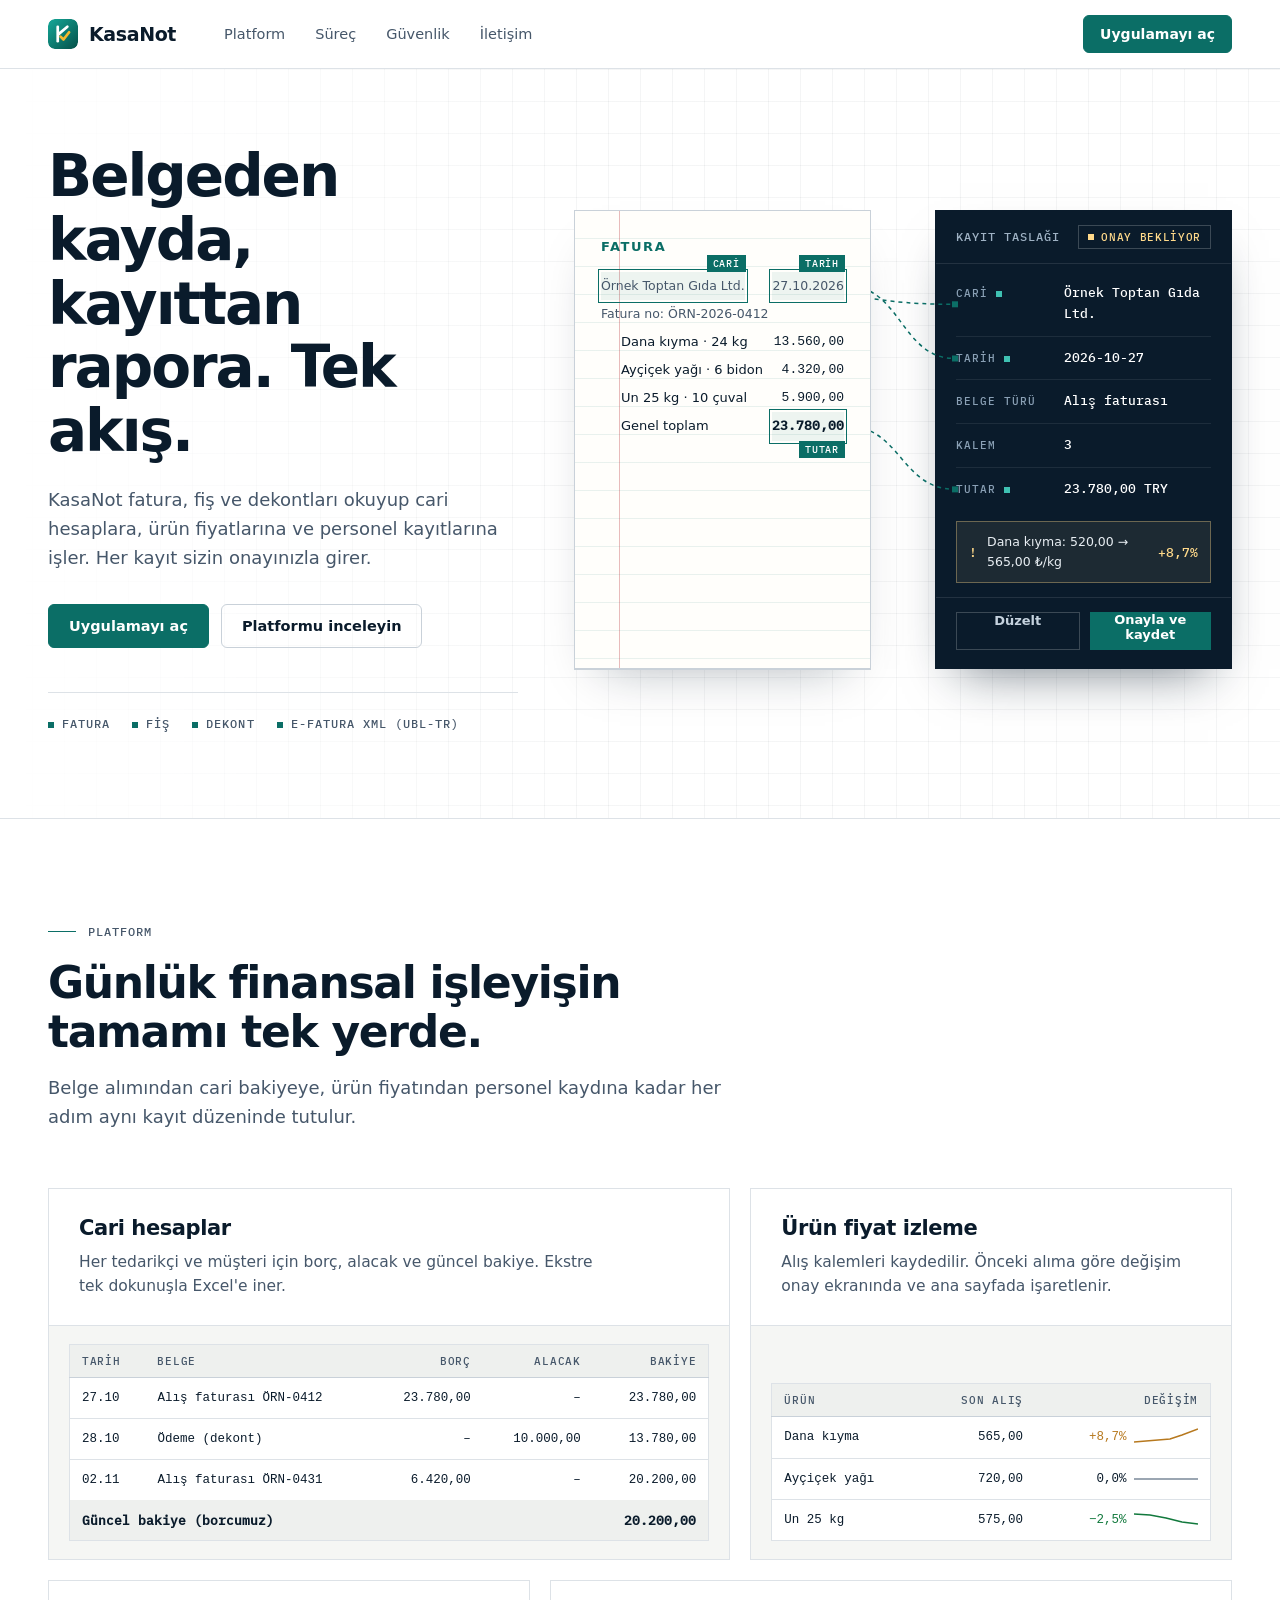
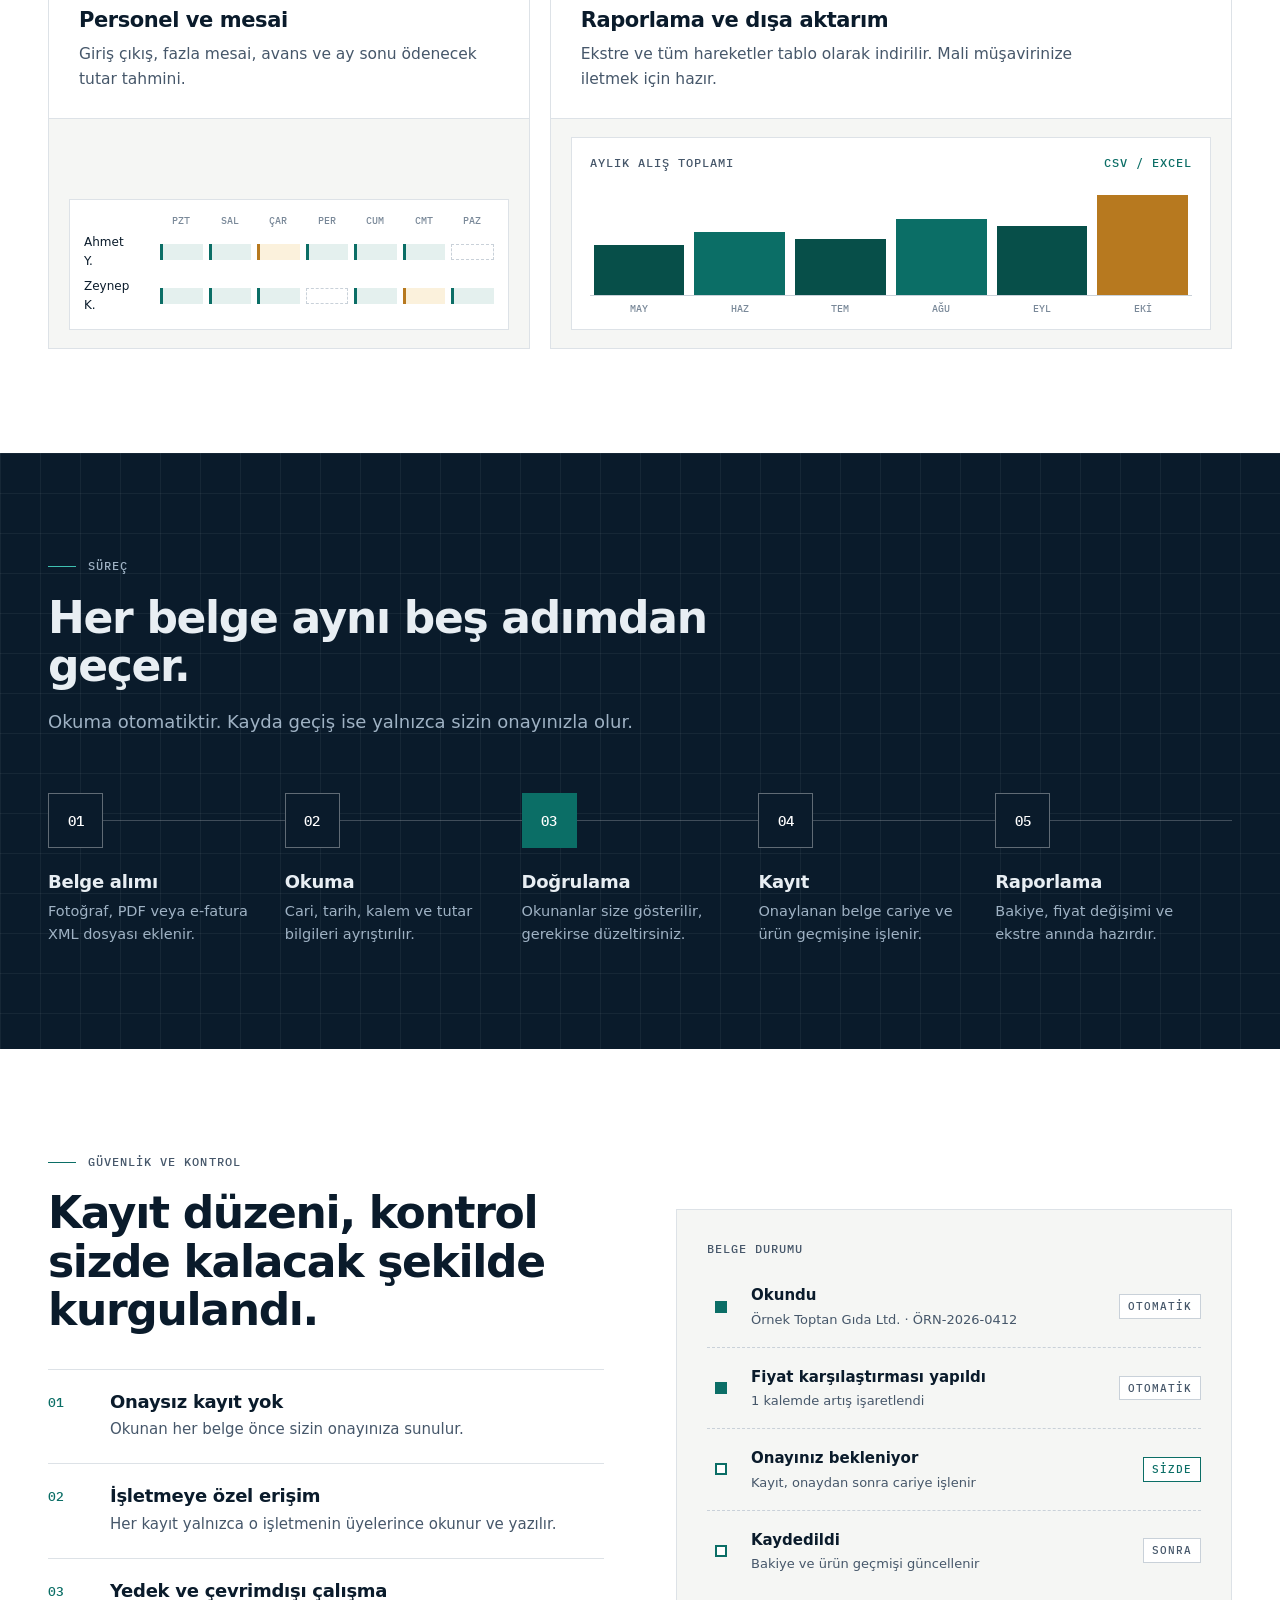
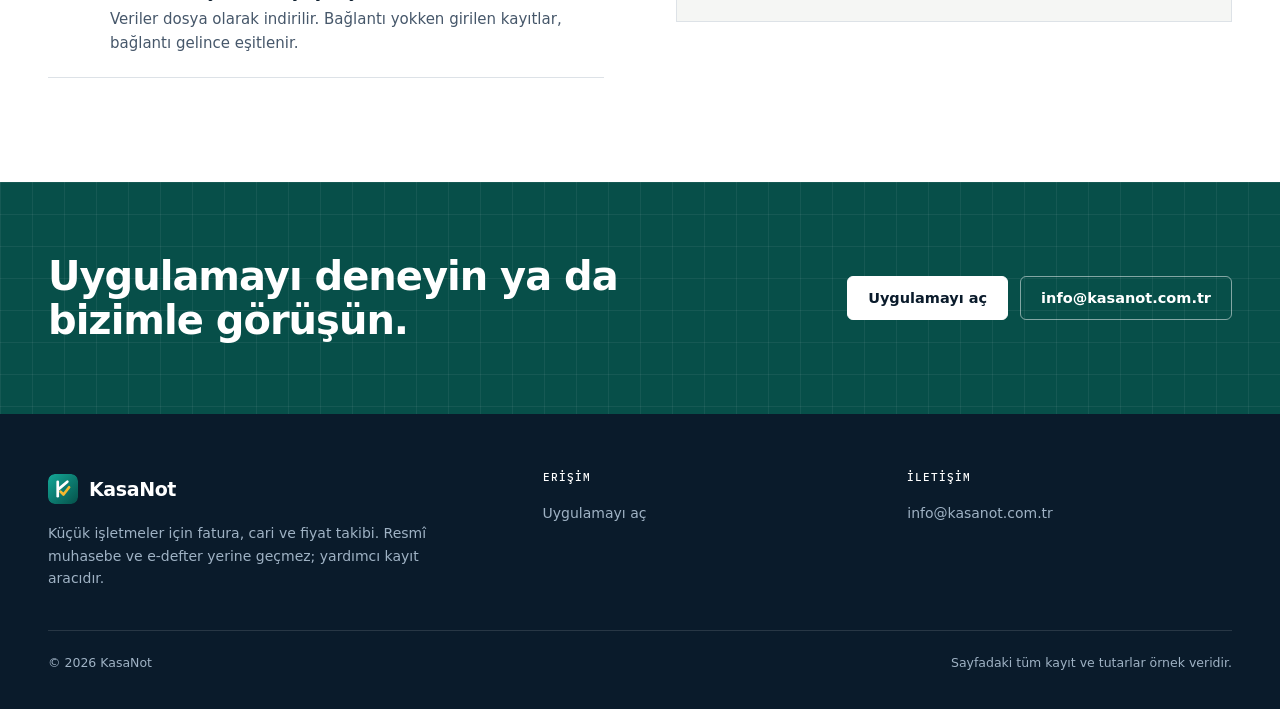
==== commit 6384106b: "KasaNot kurumsal tanıtım sitesi (yeniden tasarım) Co-Authored-By: Claude Sonnet 5.5 <noreply@anthrop" ====
--- a/kasanot-site/index.html
+++ b/kasanot-site/index.html
@@ -3,263 +3,154 @@
 <head>
 <meta charset="utf-8">
 <meta name="viewport" content="width=device-width, initial-scale=1, viewport-fit=cover">
-<meta name="theme-color" content="#f6f1e7">
-<title>KasaNot | Esnaf için fatura ve fiyat takibi</title>
-<meta name="description" content="Fişi ve faturayı telefonla çekin, KasaNot okusun. Cari bakiyeler, ürün fiyat uyarıları ve personel kaydı tek cebinizde. Esnaf için.">
-<meta property="og:title" content="KasaNot | Faturayı çek, gerisini KasaNot bilsin">
-<meta property="og:description" content="Esnaf için fatura, cari ve fiyat takibi. Telefonunuzda çalışır, üyelik gerektirmez.">
+<meta name="theme-color" content="#0a1b2b">
+<title>KasaNot | Fatura, cari ve fiyat takibi</title>
+<meta name="description" content="KasaNot; fatura, fiş ve dekontları okuyup cari hesaplara, ürün fiyatlarına ve personel kayıtlarına işler. Her kayıt sizin onayınızla girer.">
+<meta property="og:title" content="KasaNot | Belgeden kayda, kayıttan rapora tek akış">
+<meta property="og:description" content="Fatura, cari hesap, ürün fiyat izleme ve personel takibi tek platformda.">
 <meta property="og:type" content="website">
 <meta property="og:url" content="https://kasanot.com.tr/">
 <meta property="og:image" content="https://kasanot.com.tr/ikon-512.png">
 <link rel="icon" href="favicon.svg" type="image/svg+xml">
 <link rel="apple-touch-icon" href="ikon-180.png">
-<style>
-:root{
-  --kagit:#f6f1e7; --kagit2:#efe8d9; --mürekkep:#0e1f1d; --soluk:#5d6b68; --cizgi:#d9d0bd;
-  --ana:#0b6e66; --ana-k:#064e48; --ana-a:#dcebe6; --vurgu:#e8a317; --vurgu-a:#fbecc4;
-  --mor:#6b4fd8;--mor-k:#3f2a9e;--mor-a:#e6dffb;--kotu:#b4232a; --iyi:#12793d;
-  --serif:"Iowan Old Style","Palatino Linotype",Palatino,"Book Antiqua",Georgia,serif;
-  --sans:ui-sans-serif,-apple-system,"Segoe UI",Roboto,"Helvetica Neue",Arial,sans-serif;
-  --mono:ui-monospace,"SF Mono",Menlo,Consolas,monospace;
-}
-*{box-sizing:border-box;margin:0}
-html{scroll-behavior:smooth}
-body{background:var(--kagit);color:var(--mürekkep);font-family:var(--sans);line-height:1.55;-webkit-font-smoothing:antialiased;overflow-x:hidden}
-a{color:inherit}
-.w{max-width:1160px;margin:0 auto;padding:0 20px}
-h1,h2,h3{font-family:var(--serif);font-weight:700;letter-spacing:-.02em;line-height:1.08}
-.ust{position:sticky;top:0;z-index:20;background:color-mix(in srgb,var(--kagit) 88%,transparent);backdrop-filter:blur(10px);border-bottom:1px solid var(--cizgi)}
-.ust .w{display:flex;align-items:center;gap:20px;height:64px}
-.marka{display:flex;align-items:center;gap:10px;font-family:var(--serif);font-weight:700;font-size:21px;text-decoration:none}
-.marka img{width:30px;height:30px;border-radius:8px}
-.ust nav{margin-left:auto;display:flex;gap:26px;font-size:15px;color:var(--soluk)}
-.ust nav a{text-decoration:none}.ust nav a:hover{color:var(--mürekkep)}
-.btn{display:inline-flex;align-items:center;gap:8px;padding:13px 22px;border-radius:999px;background:var(--ana);color:#fff;font-weight:600;text-decoration:none;font-size:16px;border:0;transition:transform .15s,background .15s;box-shadow:0 6px 18px -8px var(--ana-k)}
-.btn:hover{background:var(--ana-k);transform:translateY(-1px)}
-.btn.ikinci{background:transparent;color:var(--mürekkep);box-shadow:none;border:1.5px solid var(--mürekkep)}
-.btn.ikinci:hover{background:var(--mürekkep);color:var(--kagit)}
-.ust .btn{padding:9px 18px;font-size:14px}
-/* hero */
-.hero{position:relative;overflow:hidden;padding:64px 0 80px;background:
-  repeating-linear-gradient(to bottom,transparent 0 35px,rgba(11,110,102,.09) 35px 36px)}
-.hero::before{content:"";position:absolute;left:max(24px,calc(50% - 560px));top:0;bottom:0;width:2px;background:rgba(180,35,42,.28)}
-.hero .w{display:grid;grid-template-columns:.95fr 1.05fr;gap:40px;align-items:center}
-.rozet{display:inline-flex;gap:8px;align-items:center;font-size:13px;font-weight:600;color:var(--ana-k);background:var(--ana-a);padding:6px 12px;border-radius:999px;margin-bottom:22px}
-.rozet i{width:7px;height:7px;border-radius:50%;background:var(--ana);display:block}
-.hero h1{font-size:clamp(40px,5.6vw,72px)}
-.hero h1 em{font-style:normal;background:linear-gradient(transparent 62%,var(--mor-a) 62% 92%,transparent 92%);padding:0 .08em}
-.hero p.alt{font-size:clamp(17px,2vw,20px);color:var(--soluk);max-width:34em;margin:22px 0 32px}
-.cta{display:flex;flex-wrap:wrap;gap:12px}
-.not{font-size:13px;color:var(--soluk);margin-top:18px}
-/* telefon */
-.sahne{position:relative;display:flex;justify-content:center;padding:10px 0}
-.telefon{width:300px;aspect-ratio:300/610;border-radius:42px;background:#0e1f1d;padding:10px;box-shadow:0 40px 70px -30px rgba(6,78,72,.55),0 0 0 1px #1b2e2b;transform:rotate(2.5deg);position:relative}
-.ekran{height:100%;border-radius:33px;background:#f2f4f1;overflow:hidden;display:flex;flex-direction:column;font-size:12px;color:#10201f}
-.ek-ust{display:flex;align-items:center;gap:8px;padding:34px 14px 10px;background:#fff;border-bottom:1px solid #e3e8e5;font-weight:700;font-size:14px}
-.ek-ust img{width:20px;height:20px;border-radius:6px}
-.ek-ic{padding:12px;display:flex;flex-direction:column;gap:9px;flex:1}
-.k{background:#fff;border-radius:14px;padding:11px 12px;border:1px solid #e3e8e5}
-.k small{color:#667573;font-size:10.5px;display:block}
-.k b{font-size:13px}
-.satir{display:flex;justify-content:space-between;gap:8px;padding:5px 0;border-bottom:1px dashed #e3e8e5;font-size:11.5px}
-.satir:last-child{border:0}
-.satir span:last-child{font-variant-numeric:tabular-nums;font-weight:600}
-.uyari{background:#fdf1d6;border-color:#f1d9a0;color:#7a4705}
-.uyari b{color:#7a4705}
-.onay{margin-top:auto;background:var(--ana);color:#fff;text-align:center;padding:11px;border-radius:12px;font-weight:700;font-size:13px}
-.etiket{position:absolute;background:#fff;border-radius:16px;padding:10px 14px;box-shadow:0 18px 36px -16px rgba(14,31,29,.4);font-size:13px;border:1px solid var(--cizgi);display:flex;gap:10px;align-items:center}
-.etiket .d{width:30px;height:30px;border-radius:10px;display:grid;place-items:center;font-size:15px}
-.e1{left:-6px;top:90px;transform:rotate(-3deg)}.e1 .d{background:var(--ana-a)}
-.e2{right:-4px;bottom:110px;transform:rotate(2deg)}.e2 .d{background:var(--vurgu-a)}
-.tara{position:absolute;left:10px;right:10px;height:2px;background:linear-gradient(90deg,transparent,var(--vurgu),transparent);box-shadow:0 0 14px var(--vurgu);animation:tara 3.4s ease-in-out infinite;top:30%}
-@keyframes tara{0%,100%{top:24%;opacity:0}15%,85%{opacity:1}50%{top:44%}}
-#cv3d{position:fixed;inset:0;width:100%;height:100%;z-index:15;pointer-events:none}
-.slot{display:none}
-.v3 .slot{display:block}
-.v3 .fb,.v3 .telefon,.v3 .etiket{display:none}
-.v3 .sahne{min-height:660px}
-@media(max-width:900px){.v3 .sahne{min-height:520px}}
-.mini{position:absolute;right:12px;top:12px;width:104px;height:104px}
-.v3 .adim .slot{height:190px;margin:-6px 0 -22px}
-.v3 .adim h3{margin-top:10px}
-.v3 .adim::before{top:8px}
-.v3 .grafik .slot{height:190px}
-.dukkan-satir{display:grid;grid-template-columns:1.1fr .9fr;gap:30px;align-items:center}
-.v3 .dukkan-satir .slot{height:300px}
-.guven-ust{display:grid;grid-template-columns:1fr 240px;gap:20px;align-items:center}
-.v3 .guven-ust .slot{height:220px}
-.v3 .son .slot{height:300px;margin:-24px 0 -6px;position:relative;z-index:1}
-.kart:has(.mini) h3,.kart:has(.mini) p{padding-right:96px}
-.kart.c2:has(.mini) .bakiye,.kart.c2:has(.mini) .cip{margin-right:0}
-/* bölümler */
-section{padding:88px 0}
-.baslik{max-width:640px;margin-bottom:48px}
-.baslik .ust-y{font-family:var(--mono);font-size:12.5px;letter-spacing:.12em;text-transform:uppercase;color:var(--mor);margin-bottom:14px;display:block}
-.baslik h2{font-size:clamp(30px,4.4vw,48px)}
-.baslik p{color:var(--soluk);margin-top:16px;font-size:18px}
-.adimlar{display:grid;grid-template-columns:repeat(3,1fr);gap:20px;counter-reset:a}
-.adim{background:var(--kagit2);border-top:4px solid var(--mor);border-radius:24px;padding:28px;position:relative;counter-increment:a}
-.adim::before{content:"0" counter(a);font-family:var(--serif);font-size:56px;color:var(--mor-a);position:absolute;right:22px;top:12px;font-weight:700}
-.adim h3{font-size:24px;margin:34px 0 10px}
-.adim p{color:var(--soluk)}
-.bento{display:grid;grid-template-columns:repeat(6,1fr);gap:16px}
-.kart{background:#fffdf8;border:1px solid var(--cizgi);border-radius:24px;padding:26px;overflow:hidden;position:relative}
-.kart h3{font-size:22px;margin-bottom:8px}
-.kart p{color:var(--soluk);font-size:15.5px}
-.c2{grid-column:span 2}.c3{grid-column:span 3}.c4{grid-column:span 4}
-.koyu{background:var(--ana-k);color:#eaf6f3;border-color:var(--ana-k)}
-.koyu p{color:#a9cfc9}
-.morlu{background:var(--mor-k);border-color:var(--mor-k);color:#efeaff}.morlu p{color:#c9bdf5}.morlu .cip span{background:rgba(255,255,255,.1);border-color:rgba(255,255,255,.2);color:#e6dffb}
-.grafik{margin-top:18px}
-.grafik svg{width:100%;height:auto;display:block}
-.bakiye{margin-top:16px;display:grid;gap:8px;font-size:14px}
-.bakiye div{display:flex;justify-content:space-between;background:var(--kagit);padding:9px 12px;border-radius:10px}
-.bakiye .ar{color:var(--kotu)}.bakiye .al{color:var(--iyi)}
-.bakiye b{font-variant-numeric:tabular-nums}
-.cip{display:flex;flex-wrap:wrap;gap:8px;margin-top:16px}
-.cip span{font-size:13px;background:var(--kagit);border:1px solid var(--cizgi);border-radius:999px;padding:5px 12px}
-.koyu .cip span{background:rgba(255,255,255,.08);border-color:rgba(255,255,255,.15);color:#d7ece8}
-/* kimler */
-.kimler{display:flex;flex-wrap:wrap;gap:12px}
-.kimler span{font-family:var(--serif);font-size:clamp(20px,3vw,30px);padding:10px 22px;border:1.5px solid var(--mürekkep);border-radius:999px}
-.kimler span:nth-child(3n){background:var(--vurgu-a);border-color:var(--vurgu)}
-.kimler span:nth-child(4n+2){background:var(--mor-a);border-color:var(--mor)}
-.kimler span:nth-child(3n+1){background:var(--ana-a);border-color:var(--ana)}
-/* güven */
-.guven{display:grid;grid-template-columns:repeat(3,1fr);gap:28px}
-.guven div{border-top:3px solid var(--mürekkep);padding-top:18px}
-.guven h3{font-size:21px;margin-bottom:8px}
-.guven p{color:var(--soluk);font-size:15.5px}
-/* son cta */
-.son{background:var(--ana-k);color:#eaf6f3;border-radius:36px;padding:64px 40px;text-align:center;position:relative;overflow:hidden}
-.son::after{content:"";position:absolute;inset:0;background:repeating-linear-gradient(to bottom,transparent 0 35px,rgba(255,255,255,.05) 35px 36px);pointer-events:none}
-.son h2{font-size:clamp(30px,5vw,56px);position:relative}
-.son p{color:#a9cfc9;margin:16px auto 30px;max-width:34em;position:relative;font-size:18px}
-.son .btn{background:var(--vurgu);color:#1d1400;position:relative;box-shadow:none}
-.son .btn:hover{background:#f5b83a}
-footer{padding:40px 0 56px;font-size:14px;color:var(--soluk)}
-footer .w{display:flex;flex-wrap:wrap;gap:16px 32px;justify-content:space-between;border-top:1px solid var(--cizgi);padding-top:28px}
-footer small{display:block;margin-top:6px;max-width:44em}
-.gor{opacity:0;transform:translateY(18px);transition:opacity .7s,transform .7s}
-.gor.ac{opacity:1;transform:none}
-@media(max-width:900px){
-  .hero .w{grid-template-columns:1fr}.hero{padding-top:40px}
-  .adimlar,.guven{grid-template-columns:1fr}
-  .bento{grid-template-columns:1fr}.c2,.c3,.c4{grid-column:auto}
-  .ust nav a:not(.btn){display:none}.ust nav{margin-left:auto}
-  .telefon{transform:none;width:280px}
-  .etiket{display:none}
-  section{padding:60px 0}
-  .son{padding:48px 22px;border-radius:26px}
-}
-@media(max-width:900px){.dukkan-satir,.guven-ust{grid-template-columns:1fr}.v3 .guven-ust .slot{height:180px}.v3 .dukkan-satir .slot{height:240px}.kart:has(.mini) h3,.kart:has(.mini) p{padding-right:84px}.mini{width:84px;height:84px}}
-@media(prefers-reduced-motion:reduce){.gor{opacity:1;transform:none;transition:none}.tara{animation:none;opacity:0}html{scroll-behavior:auto}}
-</style>
+<link rel="preload" href="yazi/inter-latin-600-normal.woff2" as="font" type="font/woff2" crossorigin>
+<link rel="stylesheet" href="yazi.css">
+<link rel="stylesheet" href="site.css">
 </head>
 <body>
-<header class="ust"><div class="w">
-  <a class="marka" href="#"><img src="favicon.svg" alt="">KasaNot</a>
-  <nav><a href="#nasil">Nasıl çalışır</a><a href="#ozellik">Özellikler</a><a href="#guven">Güven</a><a class="btn" href="https://dkcburak.github.io/kripto-kokpit/kasanot/">Uygulamayı aç</a></nav>
+<header class="nav"><div class="w">
+  <a class="logo" href="./"><img src="favicon.svg" alt="" width="30" height="30">KasaNot</a>
+  <ul><li><a href="#platform">Platform</a></li><li><a href="#surec">Süreç</a></li><li><a href="#guvenlik">Güvenlik</a></li><li><a href="#iletisim">İletişim</a></li></ul>
+  <div class="sag"><a class="btn s" href="https://dkcburak.github.io/kripto-kokpit/kasanot/">Uygulamayı aç</a></div>
 </div></header>
 
 <main>
 <div class="hero"><div class="w">
   <div>
-    <span class="rozet"><i></i>Esnaf için yapıldı</span>
-    <h1>Faturayı çek, <em>gerisini</em> KasaNot bilsin.</h1>
-    <p class="alt">Fiş, fatura ve dekontu telefonla çekin. KasaNot okur, cariye işler, ürün fiyatı arttığında sizi uyarır. Defter, hesap makinesi ve kâğıt yığını gerekmez.</p>
-    <div class="cta">
-      <a class="btn" href="https://dkcburak.github.io/kripto-kokpit/kasanot/">Uygulamayı aç →</a>
-      <a class="btn ikinci" href="#nasil">Nasıl çalışıyor?</a>
+    <h1>Belgeden kayda, kayıttan rapora. Tek akış.</h1>
+    <p class="lead">KasaNot fatura, fiş ve dekontları okuyup cari hesaplara, ürün fiyatlarına ve personel kayıtlarına işler. Her kayıt sizin onayınızla girer.</p>
+    <div class="cta"><a class="btn" href="https://dkcburak.github.io/kripto-kokpit/kasanot/">Uygulamayı aç</a><a class="btn o" href="#platform">Platformu inceleyin</a></div>
+    <div class="spec tag"><span><i></i>Fatura</span><span><i></i>Fiş</span><span><i></i>Dekont</span><span><i></i>E-fatura XML (UBL-TR)</span></div>
+  </div>
+
+  <div class="kompo" id="kompo" aria-hidden="true">
+    <svg class="bag" id="bag"></svg>
+    <div class="belge">
+      <h4>FATURA</h4>
+      <div class="ust"><span class="hl" data-k="CARİ">Örnek Toptan Gıda Ltd.</span><span class="hl" data-k="TARİH">27.10.2026</span></div>
+      <div class="ust"><span>Fatura no: ÖRN-2026-0412</span><span></span></div>
+      <div class="sat"><span>Dana kıyma · 24 kg</span><span class="num">13.560,00</span></div>
+      <div class="sat"><span>Ayçiçek yağı · 6 bidon</span><span class="num">4.320,00</span></div>
+      <div class="sat"><span>Un 25 kg · 10 çuval</span><span class="num">5.900,00</span></div>
+      <div class="sat"><span>Genel toplam</span><span class="num hl" data-k="TUTAR"><b>23.780,00</b></span></div>
     </div>
-    <p class="not">Üyelik ve kurulum yok. Telefonun ana ekranına eklenir, uygulama gibi çalışır.</p>
-  </div>
-  <div class="sahne" data-o="hero" aria-hidden="true">
-    <div class="telefon"><div class="ekran">
-      <div class="ek-ust"><img src="favicon.svg" alt="">Belgeyi onayla</div>
-      <div class="ek-ic">
-        <div class="k"><small>Cari</small><b>Örnek Toptan Gıda Ltd.</b><small style="margin-top:4px">Fatura no: ÖRN-2026-0412 · 27.10.2026</small></div>
-        <div class="k">
-          <div class="satir"><span>Dana kıyma · 24 kg</span><span>13.560 ₺</span></div>
-          <div class="satir"><span>Ayçiçek yağı · 6 bidon</span><span>4.320 ₺</span></div>
-          <div class="satir"><span>Un 25 kg · 10 çuval</span><span>5.900 ₺</span></div>
-          <div class="satir"><b>Toplam</b><b>23.780 ₺</b></div>
-        </div>
-        <div class="k uyari"><b>Fiyat uyarısı</b><small style="color:#7a4705">Dana kıyma: 520 ₺ → 565 ₺/kg (+%8,7)</small></div>
-        <div class="onay">Onayla ve kaydet</div>
+    <div class="kayit">
+      <div class="ba"><span class="tag">Kayıt taslağı</span><span class="durum"><i></i>Onay bekliyor</span></div>
+      <div class="gv">
+        <div class="f fk" data-k="CARİ"><span class="tag">Cari</span><b>Örnek Toptan Gıda Ltd.</b></div>
+        <div class="f fk" data-k="TARİH"><span class="tag">Tarih</span><b>2026-10-27</b></div>
+        <div class="f"><span class="tag">Belge türü</span><b>Alış faturası</b></div>
+        <div class="f"><span class="tag">Kalem</span><b>3</b></div>
+        <div class="f fk" data-k="TUTAR"><span class="tag">Tutar</span><b>23.780,00 TRY</b></div>
       </div>
-      <span class="tara"></span>
-    </div></div>
-    <div class="etiket e1"><span class="d">📷</span><span><b>Okundu</b><br><small style="color:var(--soluk)">4 saniye</small></span></div>
-    <div class="etiket e2"><span class="d">⚠️</span><span><b>Fiyat arttı</b><br><small style="color:var(--soluk)">Dana kıyma +%8,7</small></span></div>
+      <div class="uyari"><b>!</b><span>Dana kıyma: 520,00 → 565,00 ₺/kg</span><b>+8,7%</b></div>
+      <div class="ak"><span class="b">Düzelt</span><span class="a">Onayla ve kaydet</span></div>
+    </div>
   </div>
 </div></div>
 
-<section id="nasil"><div class="w">
-  <div class="baslik gor"><span class="ust-y">Nasıl çalışır</span><h2>Üç adım. Defter tutmaya gerek kalmadan.</h2><p>Siz yalnızca belgeyi çekersiniz. Okuma, eşleştirme ve hesap KasaNot'ta.</p></div>
-  <div class="adimlar">
-    <div class="adim gor"><div class="slot" data-o="kamera"></div><h3>Çekin</h3><p>Fiş, fatura veya dekontun fotoğrafını çekin. PDF ve e-fatura dosyası da olur.</p></div>
-    <div class="adim gor"><div class="slot" data-o="onay"></div><h3>Kontrol edin</h3><p>KasaNot okuduğunu size gösterir. Siz onaylamadan hiçbir şey kaydedilmez.</p></div>
-    <div class="adim gor"><div class="slot" data-o="takip"></div><h3>Takip edin</h3><p>Cari bakiyeniz, ürün fiyatları ve ay sonu özetiniz kendiliğinden güncellenir.</p></div>
+<section id="platform"><div class="w">
+  <div class="bas gor"><div class="tag">Platform</div><h2>Günlük finansal işleyişin tamamı tek yerde.</h2><p>Belge alımından cari bakiyeye, ürün fiyatından personel kaydına kadar her adım aynı kayıt düzeninde tutulur.</p></div>
+  <div class="pano">
+    <div class="kt c7 gor"><div class="ic"><h3>Cari hesaplar</h3><p>Her tedarikçi ve müşteri için borç, alacak ve güncel bakiye. Ekstre tek dokunuşla Excel'e iner.</p></div>
+      <div class="ek"><table class="tb num"><thead><tr><th>Tarih</th><th>Belge</th><th class="r">Borç</th><th class="r">Alacak</th><th class="r">Bakiye</th></tr></thead><tbody>
+        <tr><td>27.10</td><td>Alış faturası ÖRN-0412</td><td class="r">23.780,00</td><td class="r">–</td><td class="r">23.780,00</td></tr>
+        <tr><td>28.10</td><td>Ödeme (dekont)</td><td class="r">–</td><td class="r">10.000,00</td><td class="r">13.780,00</td></tr>
+        <tr><td>02.11</td><td>Alış faturası ÖRN-0431</td><td class="r">6.420,00</td><td class="r">–</td><td class="r">20.200,00</td></tr></tbody>
+        <tfoot><tr><td colspan="4">Güncel bakiye (borcumuz)</td><td class="r">20.200,00</td></tr></tfoot></table></div></div>
+    <div class="kt c5 gor"><div class="ic"><h3>Ürün fiyat izleme</h3><p>Alış kalemleri kaydedilir. Önceki alıma göre değişim onay ekranında ve ana sayfada işaretlenir.</p></div>
+      <div class="ek"><table class="tb num"><thead><tr><th>Ürün</th><th class="r">Son alış</th><th class="r">Değişim</th></tr></thead><tbody>
+        <tr><td>Dana kıyma</td><td class="r">565,00</td><td class="r amb">+8,7% <svg class="spk" viewBox="0 0 64 20"><polyline points="0,15 12,14 24,13 36,12 48,8 64,2" fill="none" stroke="#b7791f" stroke-width="1.6"/></svg></td></tr>
+        <tr><td>Ayçiçek yağı</td><td class="r">720,00</td><td class="r">0,0% <svg class="spk" viewBox="0 0 64 20"><polyline points="0,10 64,10" fill="none" stroke="#7a8999" stroke-width="1.6"/></svg></td></tr>
+        <tr><td>Un 25 kg</td><td class="r">575,00</td><td class="r pos">−2,5% <svg class="spk" viewBox="0 0 64 20"><polyline points="0,4 16,5 32,8 48,12 64,14" fill="none" stroke="#12793d" stroke-width="1.6"/></svg></td></tr></tbody></table></div></div>
+    <div class="kt c5 gor"><div class="ic"><h3>Personel ve mesai</h3><p>Giriş çıkış, fazla mesai, avans ve ay sonu ödenecek tutar tahmini.</p></div>
+      <div class="ek"><div class="hafta"><span></span><span class="g">PZT</span><span class="g">SAL</span><span class="g">ÇAR</span><span class="g">PER</span><span class="g">CUM</span><span class="g">CMT</span><span class="g">PAZ</span>
+        <span class="ad">Ahmet Y.</span><i class="b"></i><i class="b"></i><i class="b x"></i><i class="b"></i><i class="b"></i><i class="b"></i><i class="bo"></i>
+        <span class="ad">Zeynep K.</span><i class="b"></i><i class="b"></i><i class="b"></i><i class="bo"></i><i class="b"></i><i class="b x"></i><i class="b"></i></div></div></div>
+    <div class="kt c7 gor"><div class="ic"><h3>Raporlama ve dışa aktarım</h3><p>Ekstre ve tüm hareketler tablo olarak indirilir. Mali müşavirinize iletmek için hazır.</p></div>
+      <div class="ek"><div class="rapor"><div class="st"><span class="tag">Aylık alış toplamı</span><span class="tag" style="color:var(--teal)">CSV / Excel</span></div>
+        <div class="cubuk"><i style="height:46%"></i><i style="height:58%"></i><i style="height:52%"></i><i style="height:70%"></i><i style="height:64%"></i><i class="a" style="height:92%"></i></div>
+        <div class="ay"><span>MAY</span><span>HAZ</span><span>TEM</span><span>AĞU</span><span>EYL</span><span>EKİ</span></div></div></div></div>
   </div>
 </div></section>
 
-<section id="ozellik" style="background:var(--kagit2)"><div class="w">
-  <div class="baslik gor"><span class="ust-y">Özellikler</span><h2>Esnafın günlük derdine göre.</h2><p>Karmaşık muhasebe ekranları yok. Her gün baktığınız şeyler var.</p></div>
-  <div class="bento">
-    <div class="kart c4 gor"><h3>Ürün fiyatı değişince haber verir</h3><p>Aldığınız her kalem kaydedilir. Tedarikçi fiyatı sessizce artırdığında onay ekranında ve ana sayfada görürsünüz.</p>
-      <div class="grafik"><div class="slot" data-o="cizgi"></div><div class="fb"><svg viewBox="0 0 520 130" role="img" aria-label="Örnek fiyat grafiği: dana kıyma kilo fiyatı yükseliyor"><defs><linearGradient id="gr" x1="0" y1="0" x2="0" y2="1"><stop offset="0" stop-color="#0b6e66" stop-opacity=".25"/><stop offset="1" stop-color="#0b6e66" stop-opacity="0"/></linearGradient></defs>
-      <path d="M0 100 L70 96 L140 92 L210 94 L280 80 L350 74 L420 52 L520 22 L520 130 L0 130Z" fill="url(#gr)"/>
-      <path d="M0 100 L70 96 L140 92 L210 94 L280 80 L350 74 L420 52 L520 22" fill="none" stroke="#0b6e66" stroke-width="3" stroke-linecap="round" stroke-linejoin="round"/>
-      <circle cx="520" cy="22" r="6" fill="#e8a317"/><text x="400" y="18" font-size="13" fill="#7a4705" font-family="ui-sans-serif,sans-serif">Dana kıyma: +%8,7</text></svg></div></div></div>
-    <div class="kart c2 koyu gor"><div class="slot mini" data-o="paralar"></div><h3>Cari bakiyeler</h3><p>Kime ne borcunuz, kimden ne alacağınız net.</p>
-      <div class="bakiye"><div class="ar"><span>Örnek Toptan Gıda</span><b>−14.200 ₺</b></div><div class="ar" style="background:rgba(255,255,255,.08);color:#ffb3b6"><span>Örnek Ambalaj</span><b>−3.850 ₺</b></div><div style="background:rgba(255,255,255,.08);color:#8be8b0"><span>Örnek Müşteri A.Ş.</span><b>+9.000 ₺</b></div></div></div>
-    <div class="kart c2 morlu gor"><div class="slot mini" data-o="saat"></div><h3>Personel</h3><p>Giriş çıkış, mesai, avans ve ay sonu ödenecek tutar tahmini.</p><div class="cip"><span>Mesai</span><span>Avans</span><span>Ay özeti</span></div></div>
-    <div class="kart c2 gor"><div class="slot mini" data-o="tablo"></div><h3>Excel'e aktarın</h3><p>Ekstre ve tüm hareketler tek dokunuşla tablo olarak iner. Muhasebecinize iletmek kolay.</p></div>
-    <div class="kart c2 gor"><div class="slot mini" data-o="kure"></div><h3>İnternetsiz de çalışır</h3><p>Depoda, bodrumda, sinyal yokken de kayıt girin. Bağlantı gelince eşitlenir.</p></div>
+<section id="surec" class="koyu"><div class="w">
+  <div class="bas gor"><div class="tag">Süreç</div><h2>Her belge aynı beş adımdan geçer.</h2><p>Okuma otomatiktir. Kayda geçiş ise yalnızca sizin onayınızla olur.</p></div>
+  <div class="akis gor">
+    <div class="ad"><div class="n">01</div><h3>Belge alımı</h3><p>Fotoğraf, PDF veya e-fatura XML dosyası eklenir.</p></div>
+    <div class="ad"><div class="n">02</div><h3>Okuma</h3><p>Cari, tarih, kalem ve tutar bilgileri ayrıştırılır.</p></div>
+    <div class="ad on"><div class="n">03</div><h3>Doğrulama</h3><p>Okunanlar size gösterilir, gerekirse düzeltirsiniz.</p></div>
+    <div class="ad"><div class="n">04</div><h3>Kayıt</h3><p>Onaylanan belge cariye ve ürün geçmişine işlenir.</p></div>
+    <div class="ad"><div class="n">05</div><h3>Raporlama</h3><p>Bakiye, fiyat değişimi ve ekstre anında hazırdır.</p></div>
   </div>
 </div></section>
 
-<section><div class="w">
-  <div class="dukkan-satir"><div>
-  <div class="baslik gor"><span class="ust-y">Kimler için</span><h2>Kasası olan herkes için.</h2></div>
-  <div class="kimler gor"><span>Restoran</span><span>Kafe</span><span>Market</span><span>Kasap</span><span>Fırın</span><span>Kuaför</span><span>Toptancı</span><span>Atölye</span><span>Oto servis</span><span>Ve diğer esnaflar</span></div>
-  </div><div class="slot" data-o="dukkan"></div></div>
-</div></section>
-
-<section id="guven" style="background:var(--kagit2)"><div class="w">
-  <div class="guven-ust"><div class="baslik gor"><span class="ust-y">Güven</span><h2>Verileriniz sizin. Kayıt ise sizin onayınızla.</h2></div><div class="slot" data-o="kalkan"></div></div>
-  <div class="guven">
-    <div class="gor"><h3>Onaysız kayıt yok</h3><p>Okunan her belge önce size gösterilir. Yanlış okunursa düzeltir, sonra onaylarsınız.</p></div>
-    <div class="gor"><h3>Veriniz işletmenize özel</h3><p>Kayıtlar yalnızca sizin işletmenizin üyelerince görülebilir. İsterseniz yedeğinizi dosya olarak indirirsiniz.</p></div>
-    <div class="gor"><h3>Yardımcı kayıt aracı</h3><p>KasaNot resmi muhasebe ve e-defter yerine geçmez. Mali müşavirinizin işini kolaylaştırır.</p></div>
+<section id="guvenlik"><div class="w gv2">
+  <div>
+    <div class="bas gor" style="margin-bottom:34px"><div class="tag">Güvenlik ve kontrol</div><h2>Kayıt düzeni, kontrol sizde kalacak şekilde kurgulandı.</h2></div>
+    <div class="liste gor">
+      <div><span class="no">01</span><span><h3>Onaysız kayıt yok</h3><p>Okunan her belge önce sizin onayınıza sunulur.</p></span></div>
+      <div><span class="no">02</span><span><h3>İşletmeye özel erişim</h3><p>Her kayıt yalnızca o işletmenin üyelerince okunur ve yazılır.</p></span></div>
+      <div><span class="no">03</span><span><h3>Yedek ve çevrimdışı çalışma</h3><p>Veriler dosya olarak indirilir. Bağlantı yokken girilen kayıtlar, bağlantı gelince eşitlenir.</p></span></div>
+    </div>
+  </div>
+  <div class="akisK gor">
+    <div class="tag" style="margin-bottom:8px">Belge durumu</div>
+    <div class="durumlar">
+      <div class="dr ok"><i class="nk"></i><span><b>Okundu</b><small>Örnek Toptan Gıda Ltd. · ÖRN-2026-0412</small></span><span class="tag">Otomatik</span></div>
+      <div class="dr ok"><i class="nk"></i><span><b>Fiyat karşılaştırması yapıldı</b><small>1 kalemde artış işaretlendi</small></span><span class="tag">Otomatik</span></div>
+      <div class="dr"><i class="nk"></i><span><b>Onayınız bekleniyor</b><small>Kayıt, onaydan sonra cariye işlenir</small></span><span class="tag" style="border-color:var(--teal);color:var(--teal)">Sizde</span></div>
+      <div class="dr"><i class="nk"></i><span><b>Kaydedildi</b><small>Bakiye ve ürün geçmişi güncellenir</small></span><span class="tag">Sonra</span></div>
+    </div>
   </div>
 </div></section>
 
-<section><div class="w"><div class="son gor">
-  <div class="slot" data-o="telefon2"></div>
-  <h2>Bugünkü faturayla başlayın.</h2>
-  <p>Telefonunuzdan açın, ilk belgenizi çekin. Üyelik ve kredi kartı istemez.</p>
-  <a class="btn" href="https://dkcburak.github.io/kripto-kokpit/kasanot/">Uygulamayı aç →</a>
-</div></div></section>
+<div class="cta2" id="iletisim"><div class="w">
+  <h2>Uygulamayı deneyin ya da bizimle görüşün.</h2>
+  <div style="display:flex;gap:12px;flex-wrap:wrap"><a class="btn" href="https://dkcburak.github.io/kripto-kokpit/kasanot/">Uygulamayı aç</a><a class="btn o" href="mailto:info@kasanot.com.tr">info@kasanot.com.tr</a></div>
+</div></div>
 </main>
 
 <footer><div class="w">
-  <div><a class="marka" href="#" style="font-size:18px"><img src="favicon.svg" alt="">KasaNot</a><small>Küçük işletmeler için fatura, cari ve fiyat takibi. Resmi muhasebe yerine geçmez. Sayfadaki ekran görüntüleri örnek verilerle hazırlanmıştır.</small></div>
-  <div>Bize yazın: <a href="mailto:info@kasanot.com.tr"><b>info@kasanot.com.tr</b></a></div>
+  <div><a class="logo" href="./"><img src="favicon.svg" alt="" width="30" height="30">KasaNot</a><p style="max-width:30em">Küçük işletmeler için fatura, cari ve fiyat takibi. Resmî muhasebe ve e-defter yerine geçmez; yardımcı kayıt aracıdır.</p></div>
+  <div><h5>Erişim</h5><a href="https://dkcburak.github.io/kripto-kokpit/kasanot/">Uygulamayı aç</a></div>
+  <div><h5>İletişim</h5><a href="mailto:info@kasanot.com.tr">info@kasanot.com.tr</a></div>
+  <div class="alt"><span>© 2026 KasaNot</span><span>Sayfadaki tüm kayıt ve tutarlar örnek veridir.</span></div>
 </div></footer>
+
 <script>
-(function(){var e=document.querySelectorAll('.gor');
-if(!('IntersectionObserver' in window)){e.forEach(function(x){x.classList.add('ac')});return}
-var o=new IntersectionObserver(function(l){l.forEach(function(i){if(i.isIntersecting){i.target.classList.add('ac');o.unobserve(i.target)}})},{threshold:.12});
-e.forEach(function(x){o.observe(x)})})();
+(function(){
+var e=document.querySelectorAll('.gor');
+if(!('IntersectionObserver' in window)){e.forEach(function(x){x.classList.add('ac')})}
+else{var o=new IntersectionObserver(function(l){l.forEach(function(i){if(i.isIntersecting){i.target.classList.add('ac');o.unobserve(i.target)}})},{threshold:.1});e.forEach(function(x){o.observe(x)})}
+/* belge -> kayıt bağlantı çizgileri */
+var k=document.getElementById('kompo'),s=document.getElementById('bag');
+function ciz(){
+  if(!k||!s)return;s.innerHTML='';
+  if(getComputedStyle(s).display==='none')return;
+  var kb=k.getBoundingClientRect();s.setAttribute('viewBox','0 0 '+kb.width+' '+kb.height);
+  k.querySelectorAll('.hl').forEach(function(a){
+    var t=k.querySelector('.f[data-k="'+a.dataset.k+'"]');if(!t)return;
+    var ab=a.getBoundingClientRect(),tb=t.getBoundingClientRect();
+    var x1=ab.right-kb.left+3,y1=ab.top-kb.top+ab.height/2,x2=tb.left-kb.left-1,y2=tb.top-kb.top+tb.height/2,m=(x1+x2)/2;
+    var n='http://www.w3.org/2000/svg',p=document.createElementNS(n,'path');
+    p.setAttribute('d','M'+x1+' '+y1+' C'+m+' '+y1+','+m+' '+y2+','+x2+' '+y2);
+    p.setAttribute('fill','none');p.setAttribute('stroke','#0b6e66');p.setAttribute('stroke-width','1.5');p.setAttribute('stroke-dasharray','4 4');s.appendChild(p);
+    [[x1,y1],[x2,y2]].forEach(function(c){var d=document.createElementNS(n,'rect');d.setAttribute('x',c[0]-3);d.setAttribute('y',c[1]-3);d.setAttribute('width',6);d.setAttribute('height',6);d.setAttribute('fill','#0b6e66');s.appendChild(d)});
+  });
+}
+addEventListener('load',ciz);addEventListener('resize',ciz);if(document.fonts&&document.fonts.ready)document.fonts.ready.then(ciz);
+})();
 </script>
-<script>
-(function(){try{var c=document.createElement('canvas');if(!(c.getContext('webgl2')||c.getContext('webgl')))return;
-var s=document.querySelector('.sahne'),h=document.getElementById('sahne3d');
-new MutationObserver(function(m,o){if(h.classList.contains('hazir')){s.classList.add('v3');o.disconnect()}}).observe(h,{attributes:true});
-}catch(e){}})();
-</script>
-<script type="module" src="scene3d.js"></script>
 </body>
 </html>
--- a/kasanot-site/yazi.css
+++ b/kasanot-site/yazi.css
@@ -0,0 +1,12 @@
+@font-face{font-family:Inter;font-weight:400;font-display:swap;src:url(yazi/inter-latin-ext-400-normal.woff2) format('woff2');unicode-range:U+0100-02BA,U+02BD-02C5,U+02C7-02CC,U+02CE-02D7,U+02DD-02FF,U+0304,U+0308,U+0329,U+1D00-1DBF,U+1E00-1E9F,U+1EF2-1EFF,U+2020,U+20A0-20AB,U+20AD-20C0,U+2113,U+2C60-2C7F,U+A720-A7FF}
+@font-face{font-family:Inter;font-weight:400;font-display:swap;src:url(yazi/inter-latin-400-normal.woff2) format('woff2');unicode-range:U+0000-00FF,U+0131,U+0152-0153,U+02BB-02BC,U+02C6,U+02DA,U+02DC,U+0304,U+0308,U+0329,U+2000-206F,U+20AC,U+2122,U+2191,U+2193,U+2212,U+2215,U+FEFF,U+FFFD}
+@font-face{font-family:Inter;font-weight:500;font-display:swap;src:url(yazi/inter-latin-ext-500-normal.woff2) format('woff2');unicode-range:U+0100-02BA,U+02BD-02C5,U+02C7-02CC,U+02CE-02D7,U+02DD-02FF,U+0304,U+0308,U+0329,U+1D00-1DBF,U+1E00-1E9F,U+1EF2-1EFF,U+2020,U+20A0-20AB,U+20AD-20C0,U+2113,U+2C60-2C7F,U+A720-A7FF}
+@font-face{font-family:Inter;font-weight:500;font-display:swap;src:url(yazi/inter-latin-500-normal.woff2) format('woff2');unicode-range:U+0000-00FF,U+0131,U+0152-0153,U+02BB-02BC,U+02C6,U+02DA,U+02DC,U+0304,U+0308,U+0329,U+2000-206F,U+20AC,U+2122,U+2191,U+2193,U+2212,U+2215,U+FEFF,U+FFFD}
+@font-face{font-family:Inter;font-weight:600;font-display:swap;src:url(yazi/inter-latin-ext-600-normal.woff2) format('woff2');unicode-range:U+0100-02BA,U+02BD-02C5,U+02C7-02CC,U+02CE-02D7,U+02DD-02FF,U+0304,U+0308,U+0329,U+1D00-1DBF,U+1E00-1E9F,U+1EF2-1EFF,U+2020,U+20A0-20AB,U+20AD-20C0,U+2113,U+2C60-2C7F,U+A720-A7FF}
+@font-face{font-family:Inter;font-weight:600;font-display:swap;src:url(yazi/inter-latin-600-normal.woff2) format('woff2');unicode-range:U+0000-00FF,U+0131,U+0152-0153,U+02BB-02BC,U+02C6,U+02DA,U+02DC,U+0304,U+0308,U+0329,U+2000-206F,U+20AC,U+2122,U+2191,U+2193,U+2212,U+2215,U+FEFF,U+FFFD}
+@font-face{font-family:Inter;font-weight:700;font-display:swap;src:url(yazi/inter-latin-ext-700-normal.woff2) format('woff2');unicode-range:U+0100-02BA,U+02BD-02C5,U+02C7-02CC,U+02CE-02D7,U+02DD-02FF,U+0304,U+0308,U+0329,U+1D00-1DBF,U+1E00-1E9F,U+1EF2-1EFF,U+2020,U+20A0-20AB,U+20AD-20C0,U+2113,U+2C60-2C7F,U+A720-A7FF}
+@font-face{font-family:Inter;font-weight:700;font-display:swap;src:url(yazi/inter-latin-700-normal.woff2) format('woff2');unicode-range:U+0000-00FF,U+0131,U+0152-0153,U+02BB-02BC,U+02C6,U+02DA,U+02DC,U+0304,U+0308,U+0329,U+2000-206F,U+20AC,U+2122,U+2191,U+2193,U+2212,U+2215,U+FEFF,U+FFFD}
+@font-face{font-family:'IBM Plex Mono';font-weight:400;font-display:swap;src:url(yazi/ibm-plex-mono-latin-ext-400-normal.woff2) format('woff2');unicode-range:U+0100-02BA,U+02BD-02C5,U+02C7-02CC,U+02CE-02D7,U+02DD-02FF,U+0304,U+0308,U+0329,U+1D00-1DBF,U+1E00-1E9F,U+1EF2-1EFF,U+2020,U+20A0-20AB,U+20AD-20C0,U+2113,U+2C60-2C7F,U+A720-A7FF}
+@font-face{font-family:'IBM Plex Mono';font-weight:400;font-display:swap;src:url(yazi/ibm-plex-mono-latin-400-normal.woff2) format('woff2');unicode-range:U+0000-00FF,U+0131,U+0152-0153,U+02BB-02BC,U+02C6,U+02DA,U+02DC,U+0304,U+0308,U+0329,U+2000-206F,U+20AC,U+2122,U+2191,U+2193,U+2212,U+2215,U+FEFF,U+FFFD}
+@font-face{font-family:'IBM Plex Mono';font-weight:500;font-display:swap;src:url(yazi/ibm-plex-mono-latin-ext-500-normal.woff2) format('woff2');unicode-range:U+0100-02BA,U+02BD-02C5,U+02C7-02CC,U+02CE-02D7,U+02DD-02FF,U+0304,U+0308,U+0329,U+1D00-1DBF,U+1E00-1E9F,U+1EF2-1EFF,U+2020,U+20A0-20AB,U+20AD-20C0,U+2113,U+2C60-2C7F,U+A720-A7FF}
+@font-face{font-family:'IBM Plex Mono';font-weight:500;font-display:swap;src:url(yazi/ibm-plex-mono-latin-500-normal.woff2) format('woff2');unicode-range:U+0000-00FF,U+0131,U+0152-0153,U+02BB-02BC,U+02C6,U+02DA,U+02DC,U+0304,U+0308,U+0329,U+2000-206F,U+20AC,U+2122,U+2191,U+2193,U+2212,U+2215,U+FEFF,U+FFFD}
--- a/kasanot-site/site.css
+++ b/kasanot-site/site.css
@@ -0,0 +1,171 @@
+:root{
+  --ink:#0a1b2b;--ink2:#112a40;--slate:#46576a;--mute:#7a8999;--line:#dde2e7;--line2:#c9d1d9;
+  --paper:#f5f6f4;--white:#fff;--teal:#0b6e66;--tealk:#074f49;--teal-l:#3fc1b2;--tealbg:#e4f0ee;
+  --amber:#b7791f;--amberbg:#fbf1dc;--red:#b4232a;--green:#12793d;
+  --sans:Inter,system-ui,-apple-system,"Segoe UI",Roboto,Arial,sans-serif;
+  --mono:"IBM Plex Mono",ui-monospace,Menlo,Consolas,monospace;
+}
+*{box-sizing:border-box;margin:0}
+html{scroll-behavior:smooth;-webkit-text-size-adjust:100%}
+body{font-family:var(--sans);color:var(--ink);background:var(--white);line-height:1.6;font-size:16px;-webkit-font-smoothing:antialiased;overflow-x:hidden}
+a{color:inherit}
+img,svg{display:block;max-width:100%}
+.w{max-width:1240px;margin:0 auto;padding:0 28px}
+.tag{font-family:var(--mono);font-size:11.5px;letter-spacing:.09em;text-transform:uppercase;color:var(--slate);font-weight:500}
+.num{font-family:var(--mono);font-variant-numeric:tabular-nums}
+h1,h2,h3{font-weight:600;letter-spacing:-.025em;line-height:1.1}
+/* üst çubuk */
+.nav{position:sticky;top:0;z-index:50;background:rgba(255,255,255,.92);backdrop-filter:saturate(1.4) blur(10px);border-bottom:1px solid var(--line)}
+.nav .w{display:flex;align-items:center;height:68px;gap:36px}
+.logo{display:flex;align-items:center;gap:11px;text-decoration:none;font-weight:700;font-size:19px;letter-spacing:-.02em}
+.logo img{width:30px;height:30px;border-radius:7px}
+.nav ul{display:flex;gap:30px;list-style:none;padding:0;margin:0 0 0 12px}
+.nav ul a{text-decoration:none;font-size:14.5px;color:var(--slate);font-weight:500}
+.nav ul a:hover{color:var(--ink)}
+.nav .sag{margin-left:auto;display:flex;gap:10px;align-items:center}
+.btn{display:inline-flex;align-items:center;justify-content:center;gap:8px;height:44px;padding:0 20px;border-radius:6px;font:600 14.5px var(--sans);text-decoration:none;border:1px solid var(--teal);background:var(--teal);color:#fff;cursor:pointer;transition:background .15s,border-color .15s,color .15s}
+.btn:hover{background:var(--tealk);border-color:var(--tealk)}
+.btn.o{background:transparent;color:var(--ink);border-color:var(--line2)}
+.btn.o:hover{border-color:var(--ink);background:transparent}
+.btn.k{background:var(--ink);border-color:var(--ink)}
+.btn.k:hover{background:var(--ink2)}
+.btn.s{height:38px;padding:0 16px;font-size:14px}
+.btn svg{width:16px;height:16px}
+/* hero */
+.hero{position:relative;background:var(--white);overflow:hidden;border-bottom:1px solid var(--line)}
+.hero::before{content:"";position:absolute;inset:0;background-image:linear-gradient(rgba(10,27,43,.045) 1px,transparent 1px),linear-gradient(90deg,rgba(10,27,43,.045) 1px,transparent 1px);background-size:32px 32px;-webkit-mask-image:linear-gradient(90deg,transparent 0,#000 45%,#000 100%);mask-image:linear-gradient(90deg,transparent 0,#000 45%,#000 100%)}
+.hero .w{position:relative;display:grid;grid-template-columns:5fr 7fr;gap:56px;align-items:center;padding-top:76px;padding-bottom:84px}
+.hero h1{font-size:clamp(38px,4.6vw,58px);letter-spacing:-.035em}
+.hero p.lead{font-size:18px;color:var(--slate);margin:22px 0 32px;max-width:30em}
+.hero .cta{display:flex;gap:12px;flex-wrap:wrap}
+.spec{margin-top:44px;padding-top:22px;border-top:1px solid var(--line);display:flex;gap:10px 22px;flex-wrap:wrap}
+.spec span{display:inline-flex;align-items:center;gap:8px}
+.spec i{width:6px;height:6px;background:var(--teal);display:block}
+/* belge → kayıt kompozisyonu */
+.kompo{position:relative;display:grid;grid-template-columns:1fr 1fr;gap:64px;align-items:stretch}
+.kompo svg.bag{position:absolute;inset:0;width:100%;height:100%;pointer-events:none;overflow:visible}
+.belge{background:#fffefb;border:1px solid var(--line2);padding:26px 26px 22px;box-shadow:0 1px 0 var(--line2),0 24px 50px -28px rgba(10,27,43,.35);background-image:repeating-linear-gradient(to bottom,transparent 0 27px,rgba(11,110,102,.09) 27px 28px);position:relative}
+.belge::before{content:"";position:absolute;left:44px;top:0;bottom:0;width:1px;background:rgba(180,35,42,.3)}
+.belge h4{font-size:13px;letter-spacing:.12em;font-weight:600;margin-bottom:14px;color:var(--teal)}
+.belge .sat{display:flex;justify-content:space-between;gap:12px;font-size:13px;line-height:28px;white-space:nowrap}
+.belge .sat span:first-child{padding-left:20px}
+.belge .ust{display:flex;justify-content:space-between;font-size:12.5px;line-height:28px;color:var(--slate)}
+.hl{position:relative;outline:1.5px solid var(--teal);outline-offset:2px;background:rgba(11,110,102,.07)}
+.hl::before{content:attr(data-k);position:absolute;right:-1px;top:-17px;font:500 9.5px var(--mono);letter-spacing:.08em;color:#fff;background:var(--teal);padding:1px 6px;line-height:15px}
+.kayit{background:var(--ink);color:#e8eef3;border:1px solid var(--ink);box-shadow:0 24px 50px -24px rgba(10,27,43,.6);display:flex;flex-direction:column}
+.kayit .ba{display:flex;justify-content:space-between;align-items:center;padding:14px 20px;border-bottom:1px solid rgba(255,255,255,.1)}
+.kayit .ba .tag{color:#9fb2c4}
+.durum{display:inline-flex;align-items:center;gap:7px;font:500 11px var(--mono);letter-spacing:.06em;text-transform:uppercase;padding:4px 9px;border:1px solid rgba(255,255,255,.2);color:#ffd98a}
+.durum i{width:6px;height:6px;background:#ffd98a;display:block;animation:nb 1.6s infinite}
+@keyframes nb{50%{opacity:.25}}
+.kayit .gv{padding:8px 20px 4px;flex:1}
+.f{display:grid;grid-template-columns:96px 1fr;gap:12px;padding:11px 0;border-bottom:1px solid rgba(255,255,255,.08);font-size:13.5px;align-items:baseline}
+.f:last-child{border:0}
+.f .tag{color:#8aa0b5;font-size:10.5px}
+.f b{font-weight:500;font-family:var(--mono);font-size:13px;color:#fff}
+.f.fk .tag::after{content:"";display:inline-block;width:6px;height:6px;background:var(--teal-l);margin-left:8px}
+.uyari{margin:6px 20px 14px;padding:10px 12px;border:1px solid rgba(255,217,138,.35);background:rgba(255,217,138,.08);display:grid;grid-template-columns:auto 1fr auto;gap:10px;align-items:center;font-size:12.5px}
+.uyari b{font-family:var(--mono);color:#ffd98a;font-weight:500}
+.kayit .ak{padding:14px 20px 18px;display:flex;gap:10px;border-top:1px solid rgba(255,255,255,.1)}
+.kayit .ak span{flex:1;text-align:center;height:38px;line-height:38px;font:600 13px var(--sans)}
+.kayit .ak .a{background:var(--teal);color:#fff}.kayit .ak .b{border:1px solid rgba(255,255,255,.2);color:#c5d2de}
+.hl[data-k="TUTAR"]::before{top:auto;bottom:-17px}
+/* bölüm başlıkları */
+section{padding:104px 0}
+.bas{max-width:720px;margin-bottom:56px}
+.bas .tag{display:flex;align-items:center;gap:12px;margin-bottom:18px}
+.bas .tag::before{content:"";width:28px;height:1px;background:var(--teal)}
+.bas h2{font-size:clamp(30px,3.6vw,44px);letter-spacing:-.03em}
+.bas p{margin-top:18px;color:var(--slate);font-size:18px}
+/* platform */
+.pano{display:grid;grid-template-columns:repeat(12,1fr);gap:20px}
+.kt{background:var(--white);border:1px solid var(--line);display:flex;flex-direction:column;min-width:0}
+.kt .ic{padding:28px 30px 0}
+.kt h3{font-size:21px;letter-spacing:-.02em}
+.kt p{color:var(--slate);font-size:15.5px;margin-top:10px;max-width:34em}
+.kt .ek{margin-top:26px;border-top:1px solid var(--line);background:var(--paper);padding:18px 20px;flex:1;display:flex;align-items:flex-end}
+.kt .ek>*{width:100%}
+.c7{grid-column:span 7}.c5{grid-column:span 5}.c4{grid-column:span 4}.c6{grid-column:span 6}
+table.tb{border-collapse:collapse;width:100%;font-size:12.5px;background:#fff;border:1px solid var(--line)}
+.tb th{font:500 10.5px var(--mono);letter-spacing:.07em;text-transform:uppercase;color:var(--slate);text-align:left;padding:9px 12px;background:#eef0ee;border-bottom:1px solid var(--line2);white-space:nowrap}
+.tb td{padding:10px 12px;border-bottom:1px solid var(--line);white-space:nowrap}
+.tb tr:last-child td{border:0}
+.tb .r{text-align:right}.tb th.r{text-align:right}
+.tb .neg{color:var(--red)}.tb .pos{color:var(--green)}.tb .amb{color:var(--amber)}
+.tb tfoot td{background:#eef0ee;font-weight:600;border-top:1px solid var(--line2)}
+.spk{width:64px;height:20px;display:inline-block;vertical-align:middle}
+.hafta{display:grid;grid-template-columns:70px repeat(7,1fr);gap:6px 6px;align-items:center;font-size:11.5px;background:#fff;border:1px solid var(--line);padding:14px}
+.hafta .g{font:500 10px var(--mono);color:var(--mute);text-align:center}
+.hafta .ad{font-weight:500;font-size:12px}
+.hafta .b{height:16px;background:var(--tealbg);border-left:3px solid var(--teal)}
+.hafta .b.x{background:var(--amberbg);border-color:var(--amber)}
+.hafta .bo{height:16px;border:1px dashed var(--line2)}
+.rapor{background:#fff;border:1px solid var(--line);padding:16px 18px 14px}
+.rapor .st{display:flex;justify-content:space-between;align-items:center;margin-bottom:14px}
+.rapor .cubuk{display:flex;align-items:flex-end;gap:10px;height:110px;border-bottom:1px solid var(--line2);padding:0 4px}
+.rapor .cubuk i{flex:1;background:var(--teal);display:block}
+.rapor .cubuk i:nth-child(odd){background:var(--tealk)}
+.rapor .cubuk i.a{background:var(--amber)}
+.rapor .ay{display:flex;gap:10px;padding:6px 4px 0;font:500 10px var(--mono);color:var(--mute)}
+.rapor .ay span{flex:1;text-align:center}
+/* süreç */
+.koyu{background:var(--ink);color:#e8eef3;position:relative;overflow:hidden}
+.koyu::before{content:"";position:absolute;inset:0;background-image:linear-gradient(rgba(255,255,255,.05) 1px,transparent 1px),linear-gradient(90deg,rgba(255,255,255,.05) 1px,transparent 1px);background-size:40px 40px}
+.koyu .w{position:relative}
+.koyu .bas p{color:#9fb2c4}.koyu .bas .tag{color:#9fb2c4}.koyu .bas .tag::before{background:var(--teal-l)}
+.akis{display:grid;grid-template-columns:repeat(5,1fr);position:relative}
+.akis::before{content:"";position:absolute;left:0;right:0;top:27px;height:1px;background:rgba(255,255,255,.22)}
+.ad{position:relative;padding-right:24px}
+.ad .n{width:55px;height:55px;border:1px solid rgba(255,255,255,.35);background:var(--ink);display:grid;place-items:center;font:500 14px var(--mono);position:relative;z-index:1;color:#fff}
+.ad.on .n{background:var(--teal);border-color:var(--teal)}
+.ad h3{font-size:18px;margin:24px 0 8px;letter-spacing:-.015em}
+.ad p{font-size:14.5px;color:#9fb2c4;line-height:1.55}
+/* güvenlik */
+.gv2{display:grid;grid-template-columns:1fr 1fr;gap:72px;align-items:center}
+.liste{display:grid;gap:0;border-top:1px solid var(--line)}
+.liste div{display:grid;grid-template-columns:44px 1fr;gap:18px;padding:22px 0;border-bottom:1px solid var(--line)}
+.liste .no{font:500 13px var(--mono);color:var(--teal);padding-top:2px}
+.liste h3{font-size:18px;letter-spacing:-.015em}
+.liste p{color:var(--slate);font-size:15px;margin-top:6px}
+.akisK{background:var(--paper);border:1px solid var(--line);padding:30px}
+.durumlar{display:grid;gap:0}
+.dr{display:grid;grid-template-columns:28px 1fr auto;gap:16px;align-items:center;padding:16px 0;border-bottom:1px dashed var(--line2);position:relative}
+.dr:last-child{border:0}
+.dr .nk{width:12px;height:12px;border:2px solid var(--teal);background:#fff;margin:0 auto}
+.dr.ok .nk{background:var(--teal)}
+.dr b{font-weight:600;font-size:15px}
+.dr small{display:block;color:var(--slate);font-size:13px;margin-top:2px}
+.dr .tag{font-size:10.5px;padding:3px 8px;border:1px solid var(--line2);background:#fff}
+/* cta ve alt */
+.cta2{background:var(--tealk);color:#fff;padding:72px 0;position:relative;overflow:hidden}
+.cta2::before{content:"";position:absolute;inset:0;background-image:linear-gradient(rgba(255,255,255,.06) 1px,transparent 1px),linear-gradient(90deg,rgba(255,255,255,.06) 1px,transparent 1px);background-size:32px 32px}
+.cta2 .w{position:relative;display:flex;justify-content:space-between;align-items:center;gap:32px;flex-wrap:wrap}
+.cta2 h2{font-size:clamp(28px,3.2vw,40px);max-width:16em}
+.cta2 .btn{background:#fff;color:var(--ink);border-color:#fff}
+.cta2 .btn:hover{background:var(--paper)}
+.cta2 .btn.o{background:transparent;color:#fff;border-color:rgba(255,255,255,.5)}
+footer{background:var(--ink);color:#9fb2c4;padding:56px 0 36px;font-size:14px}
+footer .w{display:grid;grid-template-columns:1.4fr 1fr 1fr;gap:40px}
+footer .logo{color:#fff;margin-bottom:14px}
+footer h5{font:500 11px var(--mono);letter-spacing:.09em;text-transform:uppercase;color:#fff;margin-bottom:14px}
+footer a{display:block;text-decoration:none;padding:4px 0}footer a:hover{color:#fff}
+footer .alt{grid-column:1/-1;border-top:1px solid rgba(255,255,255,.12);padding-top:22px;font-size:12.5px;display:flex;justify-content:space-between;gap:20px;flex-wrap:wrap}
+/* hareket */
+.gor{opacity:0;transform:translateY(14px);transition:opacity .6s ease,transform .6s ease}
+.gor.ac{opacity:1;transform:none}
+@media(prefers-reduced-motion:reduce){.gor{opacity:1;transform:none;transition:none}.durum i{animation:none}html{scroll-behavior:auto}}
+/* mobil */
+@media(max-width:1000px){
+  .nav ul{display:none}
+  .hero .w{grid-template-columns:1fr;gap:44px;padding-top:48px;padding-bottom:56px}
+  .hero::before{-webkit-mask-image:none;mask-image:none}
+  .kompo{grid-template-columns:1fr;gap:28px}.kompo svg.bag{display:none}
+  .c7,.c5,.c4,.c6{grid-column:1/-1}
+  .akis{grid-template-columns:1fr;gap:0}.akis::before{left:27px;right:auto;top:0;bottom:0;width:1px;height:auto}
+  .ad{padding:0 0 30px 76px;min-height:56px}.ad .n{position:absolute;left:0;top:0}.ad h3{margin-top:4px}
+  .gv2{grid-template-columns:1fr;gap:44px}
+  section{padding:68px 0}
+  footer .w{grid-template-columns:1fr}
+  .cta2 .w{flex-direction:column;align-items:flex-start}
+}
+@media(max-width:560px){.w{padding:0 20px}.nav .btn.o{display:none}.belge,.kayit{font-size:inherit}.tb{font-size:11.5px}.kt .ek{overflow-x:auto}}
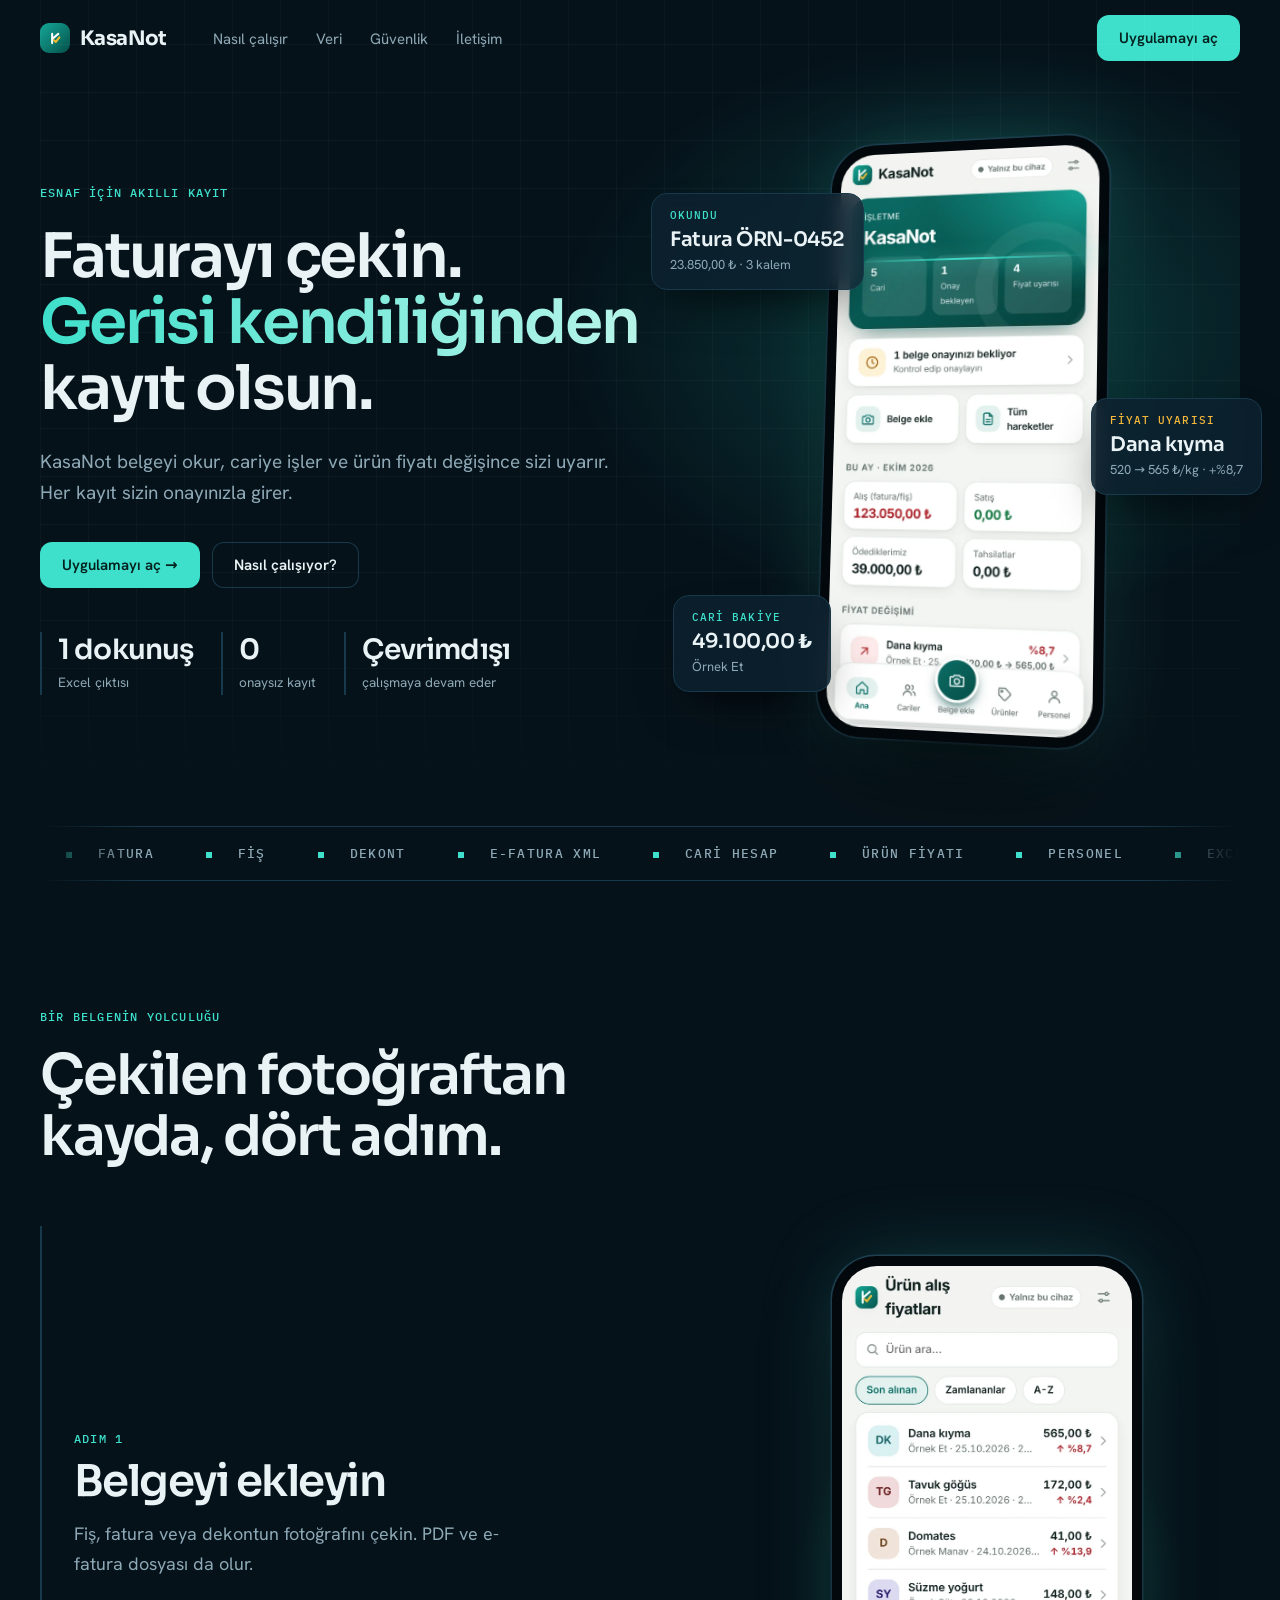
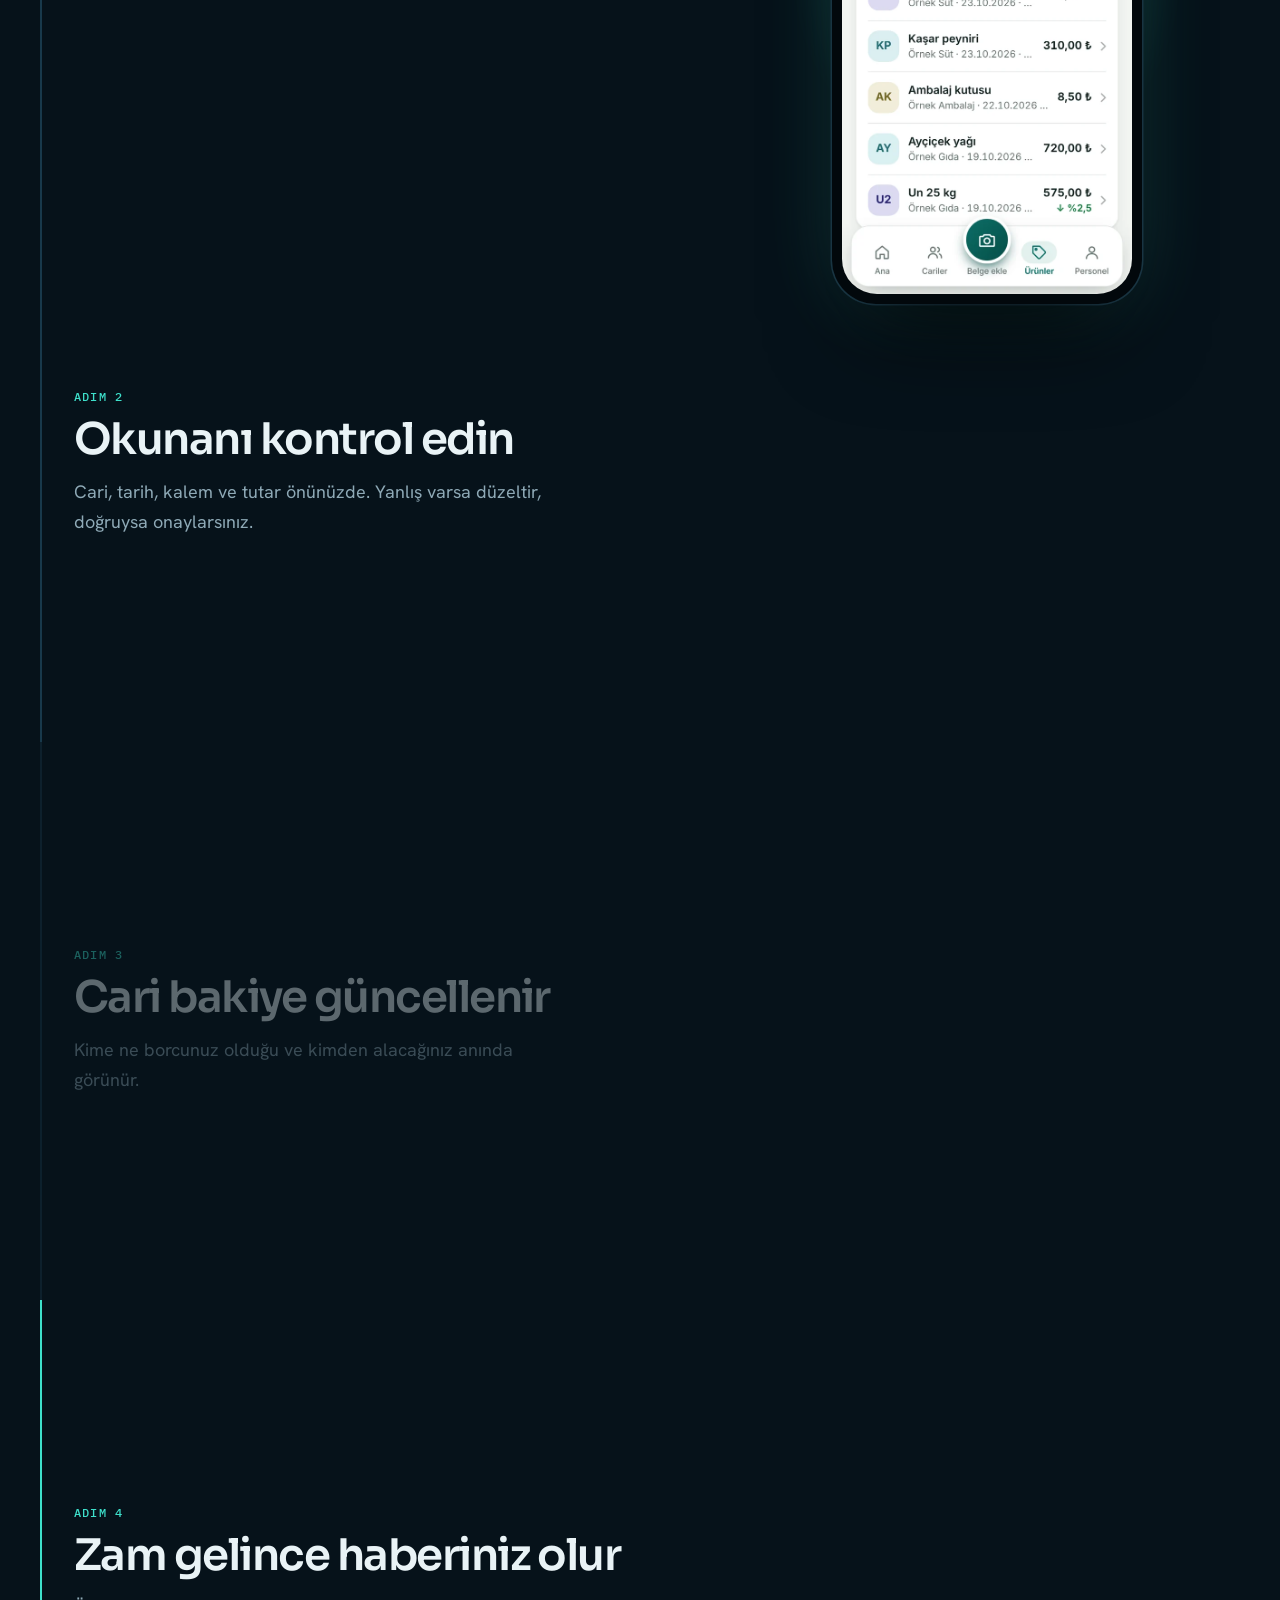
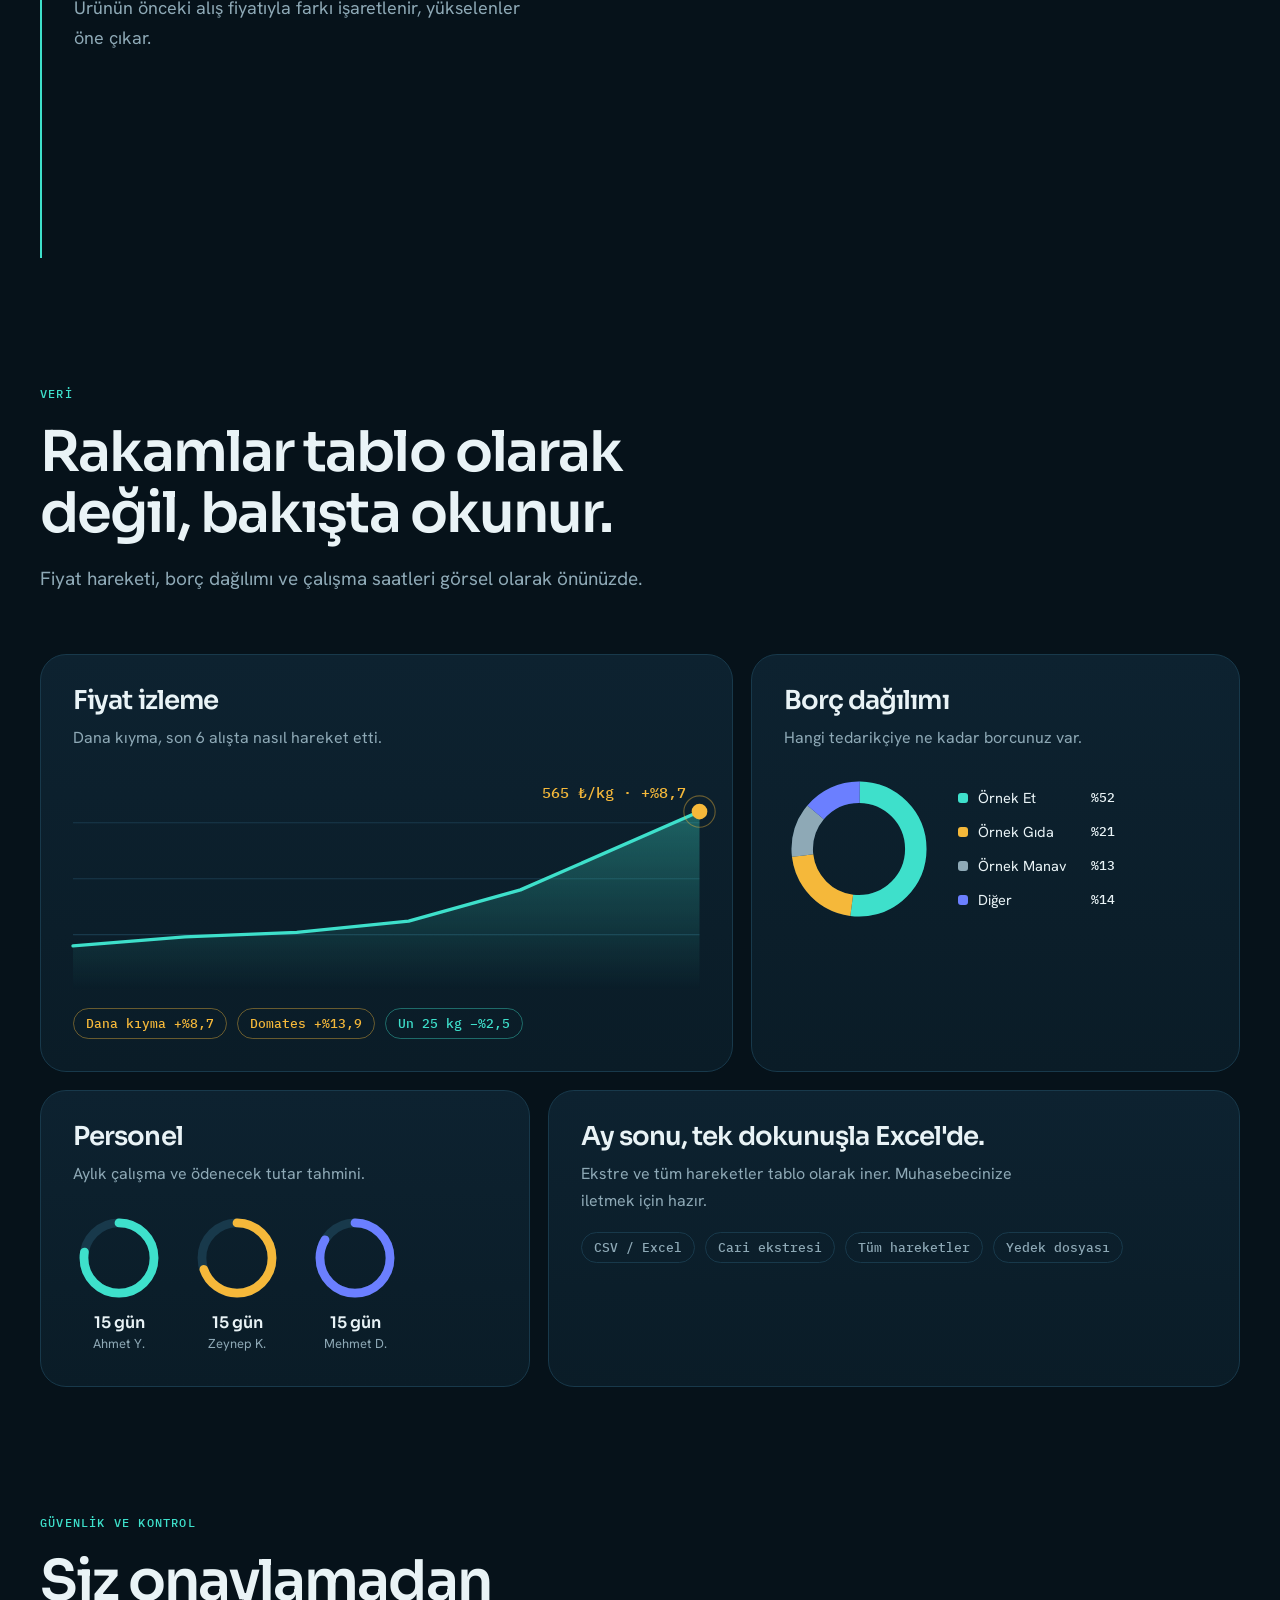
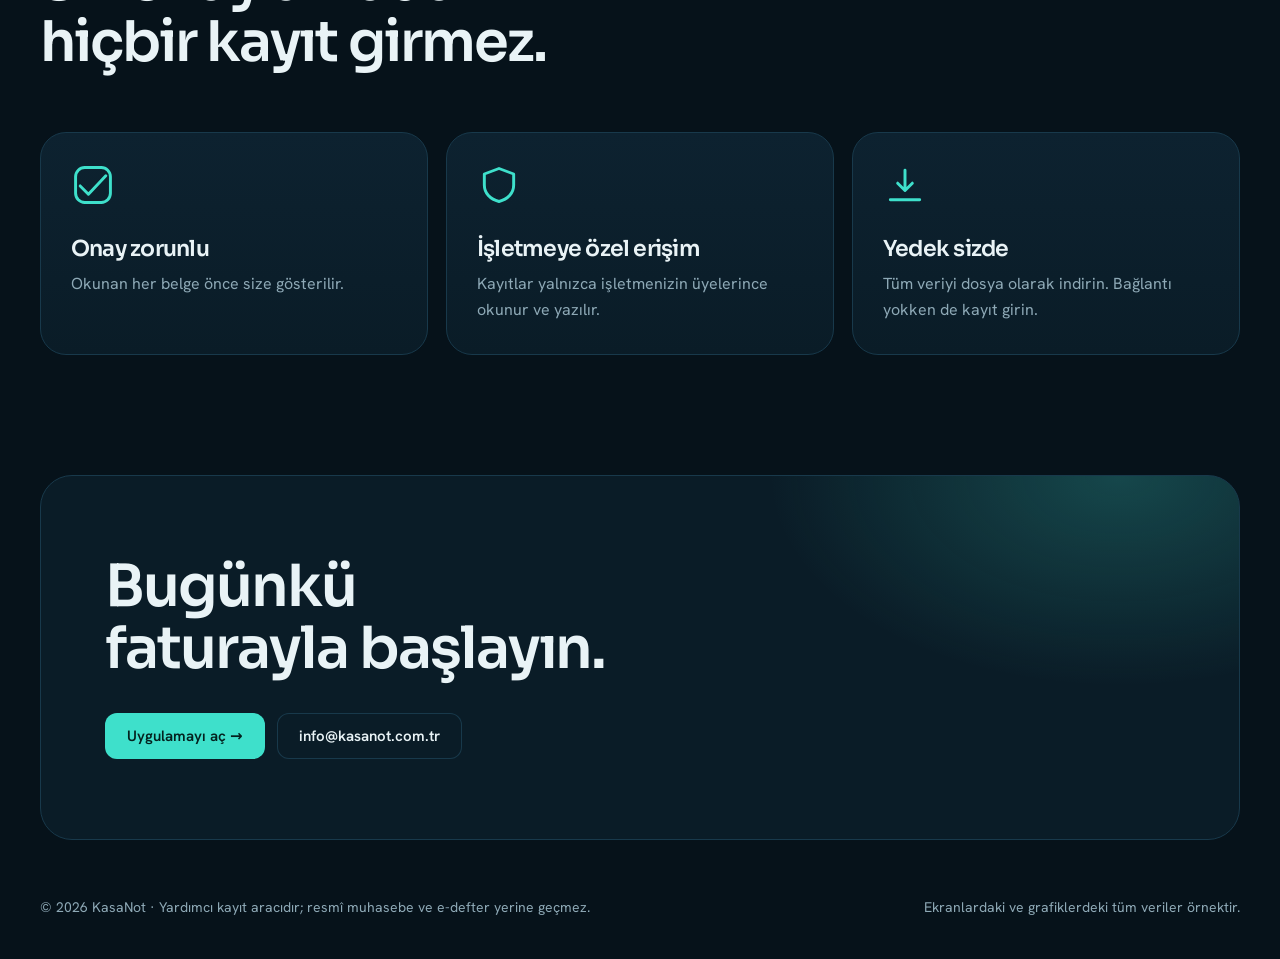
==== commit cbcc3b62: "KasaNot sitesi: Yön B (koyu, veri odaklı) üretim sürümü, yazı tipleri ve görseller siteyle birlikte " ====
--- a/kasanot-site/index.html
+++ b/kasanot-site/index.html
@@ -3,154 +3,109 @@
 <head>
 <meta charset="utf-8">
 <meta name="viewport" content="width=device-width, initial-scale=1, viewport-fit=cover">
-<meta name="theme-color" content="#0a1b2b">
+<meta name="theme-color" content="#06121a">
 <title>KasaNot | Fatura, cari ve fiyat takibi</title>
-<meta name="description" content="KasaNot; fatura, fiş ve dekontları okuyup cari hesaplara, ürün fiyatlarına ve personel kayıtlarına işler. Her kayıt sizin onayınızla girer.">
-<meta property="og:title" content="KasaNot | Belgeden kayda, kayıttan rapora tek akış">
-<meta property="og:description" content="Fatura, cari hesap, ürün fiyat izleme ve personel takibi tek platformda.">
+<meta name="description" content="Faturayı çekin, KasaNot okusun. Cari bakiyeler, ürün fiyat uyarıları ve personel kaydı tek uygulamada. Her kayıt sizin onayınızla girer.">
+<meta property="og:title" content="KasaNot | Faturayı çekin, gerisi kendiliğinden kayıt olsun">
+<meta property="og:description" content="Esnaf için fatura, cari ve fiyat takibi. Telefonunuzda çalışır.">
 <meta property="og:type" content="website">
 <meta property="og:url" content="https://kasanot.com.tr/">
 <meta property="og:image" content="https://kasanot.com.tr/ikon-512.png">
 <link rel="icon" href="favicon.svg" type="image/svg+xml">
 <link rel="apple-touch-icon" href="ikon-180.png">
-<link rel="preload" href="yazi/inter-latin-600-normal.woff2" as="font" type="font/woff2" crossorigin>
+<link rel="preload" href="yazi/sora-latin-600-normal.woff2" as="font" type="font/woff2" crossorigin>
 <link rel="stylesheet" href="yazi.css">
 <link rel="stylesheet" href="site.css">
 </head>
 <body>
-<header class="nav"><div class="w">
-  <a class="logo" href="./"><img src="favicon.svg" alt="" width="30" height="30">KasaNot</a>
-  <ul><li><a href="#platform">Platform</a></li><li><a href="#surec">Süreç</a></li><li><a href="#guvenlik">Güvenlik</a></li><li><a href="#iletisim">İletişim</a></li></ul>
-  <div class="sag"><a class="btn s" href="https://dkcburak.github.io/kripto-kokpit/kasanot/">Uygulamayı aç</a></div>
-</div></header>
 
-<main>
-<div class="hero"><div class="w">
-  <div>
-    <h1>Belgeden kayda, kayıttan rapora. Tek akış.</h1>
-    <p class="lead">KasaNot fatura, fiş ve dekontları okuyup cari hesaplara, ürün fiyatlarına ve personel kayıtlarına işler. Her kayıt sizin onayınızla girer.</p>
-    <div class="cta"><a class="btn" href="https://dkcburak.github.io/kripto-kokpit/kasanot/">Uygulamayı aç</a><a class="btn o" href="#platform">Platformu inceleyin</a></div>
-    <div class="spec tag"><span><i></i>Fatura</span><span><i></i>Fiş</span><span><i></i>Dekont</span><span><i></i>E-fatura XML (UBL-TR)</span></div>
+
+<div class="w">
+<nav class="nav"><a class="logo" href="#"><i><svg viewBox="0 0 512 512" aria-hidden="true"><g fill="none" stroke-linecap="round" stroke-linejoin="round" stroke-width="56"><path d="M166 132v248M176 262 330 132" stroke="#fff"/><path d="M214 300l50 50 96-124" stroke="#f5b82e"/></g></svg></i>KasaNot</a>
+<ul><li><a href="#yol">Nasıl çalışır</a></li><li><a href="#veri">Veri</a></li><li><a href="#guven">Güvenlik</a></li><li><a href="#iletisim">İletişim</a></li></ul>
+<a class="btn" href="https://dkcburak.github.io/kripto-kokpit/kasanot/">Uygulamayı aç</a></nav>
+
+<header class="hero">
+ <div>
+  <span class="mono">Esnaf için akıllı kayıt</span>
+  <h1 style="margin-top:18px">Faturayı çekin. <span>Gerisi kendiliğinden</span> kayıt olsun.</h1>
+  <p>KasaNot belgeyi okur, cariye işler ve ürün fiyatı değişince sizi uyarır. Her kayıt sizin onayınızla girer.</p>
+  <div class="cta"><a class="btn" href="https://dkcburak.github.io/kripto-kokpit/kasanot/">Uygulamayı aç →</a><a class="btn g" href="#yol">Nasıl çalışıyor?</a></div>
+  <div class="canli"><div><b>1 dokunuş</b><small>Excel çıktısı</small></div><div><b>0</b><small>onaysız kayıt</small></div><div><b>Çevrimdışı</b><small>çalışmaya devam eder</small></div></div>
+ </div>
+ <div class="sahne" aria-hidden="true">
+  <div class="tel" id="hp"><img src="img/ana.webp" alt=""><span class="cam"></span></div>
+  <div class="gc g1"><span class="mono">Okundu</span><b>Fatura ÖRN-0452</b><small>23.850,00 ₺ · 3 kalem</small></div>
+  <div class="gc g2"><span class="mono up">Fiyat uyarısı</span><b>Dana kıyma</b><small class="up">520 → 565 ₺/kg · +%8,7</small></div>
+  <div class="gc g3"><span class="mono ok">Cari bakiye</span><b>49.100,00 ₺</b><small>Örnek Et</small></div>
+ </div>
+</header>
+<div class="ribbon" aria-hidden="true"><div><span>Fatura</span><span>Fiş</span><span>Dekont</span><span>E-fatura XML</span><span>Cari hesap</span><span>Ürün fiyatı</span><span>Personel</span><span>Excel çıktısı</span><span>Fatura</span><span>Fiş</span><span>Dekont</span><span>E-fatura XML</span><span>Cari hesap</span><span>Ürün fiyatı</span><span>Personel</span><span>Excel çıktısı</span></div></div>
+
+<section id="yol">
+ <div class="baslik"><span class="mono">Bir belgenin yolculuğu</span><h2>Çekilen fotoğraftan kayda, dört adım.</h2></div>
+ <div class="yol">
+  <div class="adimlar">
+   <div class="as on" data-i="0"><span class="mono">Adım 1</span><h3>Belgeyi ekleyin</h3><p>Fiş, fatura veya dekontun fotoğrafını çekin. PDF ve e-fatura dosyası da olur.</p><div class="mp"><div class="tel"><img src="img/ana.webp" alt="KasaNot ana ekranı" loading="lazy"></div></div></div>
+   <div class="as" data-i="1"><span class="mono">Adım 2</span><h3>Okunanı kontrol edin</h3><p>Cari, tarih, kalem ve tutar önünüzde. Yanlış varsa düzeltir, doğruysa onaylarsınız.</p><div class="mp"><div class="tel"><img src="img/onay.webp" alt="Belge onay ekranı" loading="lazy"></div></div></div>
+   <div class="as" data-i="2"><span class="mono">Adım 3</span><h3>Cari bakiye güncellenir</h3><p>Kime ne borcunuz olduğu ve kimden alacağınız anında görünür.</p><div class="mp"><div class="tel"><img src="img/cariler.webp" alt="Cari listesi ve bakiyeler" loading="lazy"></div></div></div>
+   <div class="as" data-i="3"><span class="mono">Adım 4</span><h3>Zam gelince haberiniz olur</h3><p>Ürünün önceki alış fiyatıyla farkı işaretlenir, yükselenler öne çıkar.</p><div class="mp"><div class="tel"><img src="img/urunler.webp" alt="Ürün alış fiyatları ve fiyat değişimleri" loading="lazy"></div></div></div>
   </div>
+  <div class="stick"><div class="halo"></div><div class="tel"><img class="on" src="img/ana.webp" alt="KasaNot ana ekranı: bu ayın alış, ödeme ve fiyat değişimi özeti"><img src="img/onay.webp" alt="Belge onay ekranı: okunan cari, tarih ve kalemler" loading="lazy"><img src="img/cariler.webp" alt="Cari listesi ve bakiyeler" loading="lazy"><img src="img/urunler.webp" alt="Ürün alış fiyatları ve fiyat değişimleri" loading="lazy"></div></div>
+ </div>
+</section>
 
-  <div class="kompo" id="kompo" aria-hidden="true">
-    <svg class="bag" id="bag"></svg>
-    <div class="belge">
-      <h4>FATURA</h4>
-      <div class="ust"><span class="hl" data-k="CARİ">Örnek Toptan Gıda Ltd.</span><span class="hl" data-k="TARİH">27.10.2026</span></div>
-      <div class="ust"><span>Fatura no: ÖRN-2026-0412</span><span></span></div>
-      <div class="sat"><span>Dana kıyma · 24 kg</span><span class="num">13.560,00</span></div>
-      <div class="sat"><span>Ayçiçek yağı · 6 bidon</span><span class="num">4.320,00</span></div>
-      <div class="sat"><span>Un 25 kg · 10 çuval</span><span class="num">5.900,00</span></div>
-      <div class="sat"><span>Genel toplam</span><span class="num hl" data-k="TUTAR"><b>23.780,00</b></span></div>
-    </div>
-    <div class="kayit">
-      <div class="ba"><span class="tag">Kayıt taslağı</span><span class="durum"><i></i>Onay bekliyor</span></div>
-      <div class="gv">
-        <div class="f fk" data-k="CARİ"><span class="tag">Cari</span><b>Örnek Toptan Gıda Ltd.</b></div>
-        <div class="f fk" data-k="TARİH"><span class="tag">Tarih</span><b>2026-10-27</b></div>
-        <div class="f"><span class="tag">Belge türü</span><b>Alış faturası</b></div>
-        <div class="f"><span class="tag">Kalem</span><b>3</b></div>
-        <div class="f fk" data-k="TUTAR"><span class="tag">Tutar</span><b>23.780,00 TRY</b></div>
-      </div>
-      <div class="uyari"><b>!</b><span>Dana kıyma: 520,00 → 565,00 ₺/kg</span><b>+8,7%</b></div>
-      <div class="ak"><span class="b">Düzelt</span><span class="a">Onayla ve kaydet</span></div>
-    </div>
-  </div>
-</div></div>
+<section id="veri">
+ <div class="baslik"><span class="mono">Veri</span><h2>Rakamlar tablo olarak değil, bakışta okunur.</h2><p>Fiyat hareketi, borç dağılımı ve çalışma saatleri görsel olarak önünüzde.</p></div>
+ <div class="bento">
+  <div class="k c7"><h3>Fiyat izleme</h3><p>Dana kıyma, son 6 alışta nasıl hareket etti.</p>
+   <div class="grafik"><svg viewBox="0 0 560 190" role="img" aria-label="Dana kıyma fiyat grafiği"><defs><linearGradient id="ag" x1="0" y1="0" x2="0" y2="1"><stop offset="0" stop-color="#3ee0cb" stop-opacity=".35"/><stop offset="1" stop-color="#3ee0cb" stop-opacity="0"/></linearGradient></defs>
+    <g stroke="#18394b" stroke-width="1"><line x1="0" y1="40" x2="560" y2="40"/><line x1="0" y1="90" x2="560" y2="90"/><line x1="0" y1="140" x2="560" y2="140"/></g>
+    <path class="alan" d="M0 150 L100 142 L200 138 L300 128 L400 100 L560 30 L560 190 L0 190Z" fill="url(#ag)"/>
+    <path class="cizgi" d="M0 150 L100 142 L200 138 L300 128 L400 100 L560 30" fill="none" stroke="#3ee0cb" stroke-width="3" stroke-linejoin="round" stroke-linecap="round"/>
+    <circle cx="560" cy="30" r="7" fill="#f5b83a"/><circle cx="560" cy="30" r="14" fill="none" stroke="#f5b83a" stroke-opacity=".4"/>
+    <text x="548" y="18" text-anchor="end" fill="#f5b83a" font-family="IBM Plex Mono,monospace" font-size="13">565 ₺/kg · +%8,7</text></svg></div>
+   <div class="chips"><span class="u">Dana kıyma +%8,7</span><span class="u">Domates +%13,9</span><span class="d">Un 25 kg −%2,5</span></div></div>
+  <div class="k c5"><h3>Borç dağılımı</h3><p>Hangi tedarikçiye ne kadar borcunuz var.</p>
+   <div class="donut"><svg viewBox="0 0 42 42" role="img" aria-label="Borç dağılımı"><circle cx="21" cy="21" r="15.9" fill="none" stroke="#18394b" stroke-width="6"/>
+    <circle cx="21" cy="21" r="15.9" fill="none" stroke="#3ee0cb" stroke-width="6" stroke-dasharray="52 48" stroke-dashoffset="25"/>
+    <circle cx="21" cy="21" r="15.9" fill="none" stroke="#f5b83a" stroke-width="6" stroke-dasharray="21 79" stroke-dashoffset="-27"/>
+    <circle cx="21" cy="21" r="15.9" fill="none" stroke="#8ea9b6" stroke-width="6" stroke-dasharray="13 87" stroke-dashoffset="-48"/>
+    <circle cx="21" cy="21" r="15.9" fill="none" stroke="#6b7fff" stroke-width="6" stroke-dasharray="14 86" stroke-dashoffset="-61"/></svg>
+    <div class="lej"><div><i style="background:#3ee0cb"></i>Örnek Et<b>%52</b></div><div><i style="background:#f5b83a"></i>Örnek Gıda<b>%21</b></div><div><i style="background:#8ea9b6"></i>Örnek Manav<b>%13</b></div><div><i style="background:#6b7fff"></i>Diğer<b>%14</b></div></div></div></div>
+  <div class="k c5"><h3>Personel</h3><p>Aylık çalışma ve ödenecek tutar tahmini.</p>
+   <div class="halkalar"><div><svg viewBox="0 0 42 42"><circle cx="21" cy="21" r="16" fill="none" stroke="#18394b" stroke-width="4"/><circle cx="21" cy="21" r="16" fill="none" stroke="#3ee0cb" stroke-width="4" stroke-linecap="round" stroke-dasharray="78 100" transform="rotate(-90 21 21)"/></svg><b>15 gün</b>Ahmet Y.</div><div><svg viewBox="0 0 42 42"><circle cx="21" cy="21" r="16" fill="none" stroke="#18394b" stroke-width="4"/><circle cx="21" cy="21" r="16" fill="none" stroke="#f5b83a" stroke-width="4" stroke-linecap="round" stroke-dasharray="70 100" transform="rotate(-90 21 21)"/></svg><b>15 gün</b>Zeynep K.</div><div><svg viewBox="0 0 42 42"><circle cx="21" cy="21" r="16" fill="none" stroke="#18394b" stroke-width="4"/><circle cx="21" cy="21" r="16" fill="none" stroke="#6b7fff" stroke-width="4" stroke-linecap="round" stroke-dasharray="84 100" transform="rotate(-90 21 21)"/></svg><b>15 gün</b>Mehmet D.</div></div></div>
+  <div class="k c7"><h3>Ay sonu, tek dokunuşla Excel'de.</h3><p>Ekstre ve tüm hareketler tablo olarak iner. Muhasebecinize iletmek için hazır.</p>
+   <div class="chips"><span>CSV / Excel</span><span>Cari ekstresi</span><span>Tüm hareketler</span><span>Yedek dosyası</span></div></div>
+ </div>
+</section>
 
-<section id="platform"><div class="w">
-  <div class="bas gor"><div class="tag">Platform</div><h2>Günlük finansal işleyişin tamamı tek yerde.</h2><p>Belge alımından cari bakiyeye, ürün fiyatından personel kaydına kadar her adım aynı kayıt düzeninde tutulur.</p></div>
-  <div class="pano">
-    <div class="kt c7 gor"><div class="ic"><h3>Cari hesaplar</h3><p>Her tedarikçi ve müşteri için borç, alacak ve güncel bakiye. Ekstre tek dokunuşla Excel'e iner.</p></div>
-      <div class="ek"><table class="tb num"><thead><tr><th>Tarih</th><th>Belge</th><th class="r">Borç</th><th class="r">Alacak</th><th class="r">Bakiye</th></tr></thead><tbody>
-        <tr><td>27.10</td><td>Alış faturası ÖRN-0412</td><td class="r">23.780,00</td><td class="r">–</td><td class="r">23.780,00</td></tr>
-        <tr><td>28.10</td><td>Ödeme (dekont)</td><td class="r">–</td><td class="r">10.000,00</td><td class="r">13.780,00</td></tr>
-        <tr><td>02.11</td><td>Alış faturası ÖRN-0431</td><td class="r">6.420,00</td><td class="r">–</td><td class="r">20.200,00</td></tr></tbody>
-        <tfoot><tr><td colspan="4">Güncel bakiye (borcumuz)</td><td class="r">20.200,00</td></tr></tfoot></table></div></div>
-    <div class="kt c5 gor"><div class="ic"><h3>Ürün fiyat izleme</h3><p>Alış kalemleri kaydedilir. Önceki alıma göre değişim onay ekranında ve ana sayfada işaretlenir.</p></div>
-      <div class="ek"><table class="tb num"><thead><tr><th>Ürün</th><th class="r">Son alış</th><th class="r">Değişim</th></tr></thead><tbody>
-        <tr><td>Dana kıyma</td><td class="r">565,00</td><td class="r amb">+8,7% <svg class="spk" viewBox="0 0 64 20"><polyline points="0,15 12,14 24,13 36,12 48,8 64,2" fill="none" stroke="#b7791f" stroke-width="1.6"/></svg></td></tr>
-        <tr><td>Ayçiçek yağı</td><td class="r">720,00</td><td class="r">0,0% <svg class="spk" viewBox="0 0 64 20"><polyline points="0,10 64,10" fill="none" stroke="#7a8999" stroke-width="1.6"/></svg></td></tr>
-        <tr><td>Un 25 kg</td><td class="r">575,00</td><td class="r pos">−2,5% <svg class="spk" viewBox="0 0 64 20"><polyline points="0,4 16,5 32,8 48,12 64,14" fill="none" stroke="#12793d" stroke-width="1.6"/></svg></td></tr></tbody></table></div></div>
-    <div class="kt c5 gor"><div class="ic"><h3>Personel ve mesai</h3><p>Giriş çıkış, fazla mesai, avans ve ay sonu ödenecek tutar tahmini.</p></div>
-      <div class="ek"><div class="hafta"><span></span><span class="g">PZT</span><span class="g">SAL</span><span class="g">ÇAR</span><span class="g">PER</span><span class="g">CUM</span><span class="g">CMT</span><span class="g">PAZ</span>
-        <span class="ad">Ahmet Y.</span><i class="b"></i><i class="b"></i><i class="b x"></i><i class="b"></i><i class="b"></i><i class="b"></i><i class="bo"></i>
-        <span class="ad">Zeynep K.</span><i class="b"></i><i class="b"></i><i class="b"></i><i class="bo"></i><i class="b"></i><i class="b x"></i><i class="b"></i></div></div></div>
-    <div class="kt c7 gor"><div class="ic"><h3>Raporlama ve dışa aktarım</h3><p>Ekstre ve tüm hareketler tablo olarak indirilir. Mali müşavirinize iletmek için hazır.</p></div>
-      <div class="ek"><div class="rapor"><div class="st"><span class="tag">Aylık alış toplamı</span><span class="tag" style="color:var(--teal)">CSV / Excel</span></div>
-        <div class="cubuk"><i style="height:46%"></i><i style="height:58%"></i><i style="height:52%"></i><i style="height:70%"></i><i style="height:64%"></i><i class="a" style="height:92%"></i></div>
-        <div class="ay"><span>MAY</span><span>HAZ</span><span>TEM</span><span>AĞU</span><span>EYL</span><span>EKİ</span></div></div></div></div>
-  </div>
-</div></section>
+<section id="guven">
+ <div class="baslik"><span class="mono">Güvenlik ve kontrol</span><h2>Siz onaylamadan hiçbir kayıt girmez.</h2></div>
+ <div class="guv">
+  <div class="k"><svg viewBox="0 0 24 24"><path d="m5 12.5 4.5 4.5L19 7"/><rect x="2.5" y="2.5" width="19" height="19" rx="5"/></svg><h3>Onay zorunlu</h3><p>Okunan her belge önce size gösterilir.</p></div>
+  <div class="k"><svg viewBox="0 0 24 24"><path d="M12 3 4 6v6c0 4.5 3.2 7.8 8 9 4.8-1.2 8-4.5 8-9V6z"/></svg><h3>İşletmeye özel erişim</h3><p>Kayıtlar yalnızca işletmenizin üyelerince okunur ve yazılır.</p></div>
+  <div class="k"><svg viewBox="0 0 24 24"><path d="M12 4v11m0 0 4-4m-4 4-4-4M4 20h16"/></svg><h3>Yedek sizde</h3><p>Tüm veriyi dosya olarak indirin. Bağlantı yokken de kayıt girin.</p></div>
+ </div>
+</section>
 
-<section id="surec" class="koyu"><div class="w">
-  <div class="bas gor"><div class="tag">Süreç</div><h2>Her belge aynı beş adımdan geçer.</h2><p>Okuma otomatiktir. Kayda geçiş ise yalnızca sizin onayınızla olur.</p></div>
-  <div class="akis gor">
-    <div class="ad"><div class="n">01</div><h3>Belge alımı</h3><p>Fotoğraf, PDF veya e-fatura XML dosyası eklenir.</p></div>
-    <div class="ad"><div class="n">02</div><h3>Okuma</h3><p>Cari, tarih, kalem ve tutar bilgileri ayrıştırılır.</p></div>
-    <div class="ad on"><div class="n">03</div><h3>Doğrulama</h3><p>Okunanlar size gösterilir, gerekirse düzeltirsiniz.</p></div>
-    <div class="ad"><div class="n">04</div><h3>Kayıt</h3><p>Onaylanan belge cariye ve ürün geçmişine işlenir.</p></div>
-    <div class="ad"><div class="n">05</div><h3>Raporlama</h3><p>Bakiye, fiyat değişimi ve ekstre anında hazırdır.</p></div>
-  </div>
-</div></section>
-
-<section id="guvenlik"><div class="w gv2">
-  <div>
-    <div class="bas gor" style="margin-bottom:34px"><div class="tag">Güvenlik ve kontrol</div><h2>Kayıt düzeni, kontrol sizde kalacak şekilde kurgulandı.</h2></div>
-    <div class="liste gor">
-      <div><span class="no">01</span><span><h3>Onaysız kayıt yok</h3><p>Okunan her belge önce sizin onayınıza sunulur.</p></span></div>
-      <div><span class="no">02</span><span><h3>İşletmeye özel erişim</h3><p>Her kayıt yalnızca o işletmenin üyelerince okunur ve yazılır.</p></span></div>
-      <div><span class="no">03</span><span><h3>Yedek ve çevrimdışı çalışma</h3><p>Veriler dosya olarak indirilir. Bağlantı yokken girilen kayıtlar, bağlantı gelince eşitlenir.</p></span></div>
-    </div>
-  </div>
-  <div class="akisK gor">
-    <div class="tag" style="margin-bottom:8px">Belge durumu</div>
-    <div class="durumlar">
-      <div class="dr ok"><i class="nk"></i><span><b>Okundu</b><small>Örnek Toptan Gıda Ltd. · ÖRN-2026-0412</small></span><span class="tag">Otomatik</span></div>
-      <div class="dr ok"><i class="nk"></i><span><b>Fiyat karşılaştırması yapıldı</b><small>1 kalemde artış işaretlendi</small></span><span class="tag">Otomatik</span></div>
-      <div class="dr"><i class="nk"></i><span><b>Onayınız bekleniyor</b><small>Kayıt, onaydan sonra cariye işlenir</small></span><span class="tag" style="border-color:var(--teal);color:var(--teal)">Sizde</span></div>
-      <div class="dr"><i class="nk"></i><span><b>Kaydedildi</b><small>Bakiye ve ürün geçmişi güncellenir</small></span><span class="tag">Sonra</span></div>
-    </div>
-  </div>
-</div></section>
-
-<div class="cta2" id="iletisim"><div class="w">
-  <h2>Uygulamayı deneyin ya da bizimle görüşün.</h2>
-  <div style="display:flex;gap:12px;flex-wrap:wrap"><a class="btn" href="https://dkcburak.github.io/kripto-kokpit/kasanot/">Uygulamayı aç</a><a class="btn o" href="mailto:info@kasanot.com.tr">info@kasanot.com.tr</a></div>
-</div></div>
-</main>
-
-<footer><div class="w">
-  <div><a class="logo" href="./"><img src="favicon.svg" alt="" width="30" height="30">KasaNot</a><p style="max-width:30em">Küçük işletmeler için fatura, cari ve fiyat takibi. Resmî muhasebe ve e-defter yerine geçmez; yardımcı kayıt aracıdır.</p></div>
-  <div><h5>Erişim</h5><a href="https://dkcburak.github.io/kripto-kokpit/kasanot/">Uygulamayı aç</a></div>
-  <div><h5>İletişim</h5><a href="mailto:info@kasanot.com.tr">info@kasanot.com.tr</a></div>
-  <div class="alt"><span>© 2026 KasaNot</span><span>Sayfadaki tüm kayıt ve tutarlar örnek veridir.</span></div>
-</div></footer>
-
+<div class="son" id="iletisim"><h2>Bugünkü faturayla başlayın.</h2><div class="cta"><a class="btn" href="https://dkcburak.github.io/kripto-kokpit/kasanot/">Uygulamayı aç →</a><a class="btn g" href="#iletisim">info@kasanot.com.tr</a></div></div>
+<footer><span>© 2026 KasaNot · Yardımcı kayıt aracıdır; resmî muhasebe ve e-defter yerine geçmez.</span><span>Ekranlardaki ve grafiklerdeki tüm veriler örnektir.</span></footer>
+</div>
 <script>
 (function(){
-var e=document.querySelectorAll('.gor');
-if(!('IntersectionObserver' in window)){e.forEach(function(x){x.classList.add('ac')})}
-else{var o=new IntersectionObserver(function(l){l.forEach(function(i){if(i.isIntersecting){i.target.classList.add('ac');o.unobserve(i.target)}})},{threshold:.1});e.forEach(function(x){o.observe(x)})}
-/* belge -> kayıt bağlantı çizgileri */
-var k=document.getElementById('kompo'),s=document.getElementById('bag');
-function ciz(){
-  if(!k||!s)return;s.innerHTML='';
-  if(getComputedStyle(s).display==='none')return;
-  var kb=k.getBoundingClientRect();s.setAttribute('viewBox','0 0 '+kb.width+' '+kb.height);
-  k.querySelectorAll('.hl').forEach(function(a){
-    var t=k.querySelector('.f[data-k="'+a.dataset.k+'"]');if(!t)return;
-    var ab=a.getBoundingClientRect(),tb=t.getBoundingClientRect();
-    var x1=ab.right-kb.left+3,y1=ab.top-kb.top+ab.height/2,x2=tb.left-kb.left-1,y2=tb.top-kb.top+tb.height/2,m=(x1+x2)/2;
-    var n='http://www.w3.org/2000/svg',p=document.createElementNS(n,'path');
-    p.setAttribute('d','M'+x1+' '+y1+' C'+m+' '+y1+','+m+' '+y2+','+x2+' '+y2);
-    p.setAttribute('fill','none');p.setAttribute('stroke','#0b6e66');p.setAttribute('stroke-width','1.5');p.setAttribute('stroke-dasharray','4 4');s.appendChild(p);
-    [[x1,y1],[x2,y2]].forEach(function(c){var d=document.createElementNS(n,'rect');d.setAttribute('x',c[0]-3);d.setAttribute('y',c[1]-3);d.setAttribute('width',6);d.setAttribute('height',6);d.setAttribute('fill','#0b6e66');s.appendChild(d)});
-  });
+var hp=document.getElementById('hp');
+if(hp&&matchMedia('(pointer:fine)').matches&&!matchMedia('(prefers-reduced-motion:reduce)').matches){
+ addEventListener('pointermove',function(e){var x=e.clientX/innerWidth-.5,y=e.clientY/innerHeight-.5;hp.style.transform='rotateY('+(-14+x*16)+'deg) rotateX('+(5-y*10)+'deg)'},{passive:true});
 }
-addEventListener('load',ciz);addEventListener('resize',ciz);if(document.fonts&&document.fonts.ready)document.fonts.ready.then(ciz);
+var st=[].slice.call(document.querySelectorAll('.as')),im=[].slice.call(document.querySelectorAll('.stick img'));
+function sec(i){st.forEach(function(s,k){s.classList.toggle('on',k===i)});im.forEach(function(m,k){m.classList.toggle('on',k===i)})}
+if('IntersectionObserver' in window){
+ var o=new IntersectionObserver(function(l){l.forEach(function(e){if(e.isIntersecting)sec(+e.target.dataset.i)})},{rootMargin:'-45% 0px -45% 0px'});
+ st.forEach(function(s){o.observe(s)});
+}
 })();
 </script>
+
 </body>
 </html>
--- a/kasanot-site/yazi.css
+++ b/kasanot-site/yazi.css
@@ -1,12 +1,12 @@
-@font-face{font-family:Inter;font-weight:400;font-display:swap;src:url(yazi/inter-latin-ext-400-normal.woff2) format('woff2');unicode-range:U+0100-02BA,U+02BD-02C5,U+02C7-02CC,U+02CE-02D7,U+02DD-02FF,U+0304,U+0308,U+0329,U+1D00-1DBF,U+1E00-1E9F,U+1EF2-1EFF,U+2020,U+20A0-20AB,U+20AD-20C0,U+2113,U+2C60-2C7F,U+A720-A7FF}
-@font-face{font-family:Inter;font-weight:400;font-display:swap;src:url(yazi/inter-latin-400-normal.woff2) format('woff2');unicode-range:U+0000-00FF,U+0131,U+0152-0153,U+02BB-02BC,U+02C6,U+02DA,U+02DC,U+0304,U+0308,U+0329,U+2000-206F,U+20AC,U+2122,U+2191,U+2193,U+2212,U+2215,U+FEFF,U+FFFD}
-@font-face{font-family:Inter;font-weight:500;font-display:swap;src:url(yazi/inter-latin-ext-500-normal.woff2) format('woff2');unicode-range:U+0100-02BA,U+02BD-02C5,U+02C7-02CC,U+02CE-02D7,U+02DD-02FF,U+0304,U+0308,U+0329,U+1D00-1DBF,U+1E00-1E9F,U+1EF2-1EFF,U+2020,U+20A0-20AB,U+20AD-20C0,U+2113,U+2C60-2C7F,U+A720-A7FF}
-@font-face{font-family:Inter;font-weight:500;font-display:swap;src:url(yazi/inter-latin-500-normal.woff2) format('woff2');unicode-range:U+0000-00FF,U+0131,U+0152-0153,U+02BB-02BC,U+02C6,U+02DA,U+02DC,U+0304,U+0308,U+0329,U+2000-206F,U+20AC,U+2122,U+2191,U+2193,U+2212,U+2215,U+FEFF,U+FFFD}
-@font-face{font-family:Inter;font-weight:600;font-display:swap;src:url(yazi/inter-latin-ext-600-normal.woff2) format('woff2');unicode-range:U+0100-02BA,U+02BD-02C5,U+02C7-02CC,U+02CE-02D7,U+02DD-02FF,U+0304,U+0308,U+0329,U+1D00-1DBF,U+1E00-1E9F,U+1EF2-1EFF,U+2020,U+20A0-20AB,U+20AD-20C0,U+2113,U+2C60-2C7F,U+A720-A7FF}
-@font-face{font-family:Inter;font-weight:600;font-display:swap;src:url(yazi/inter-latin-600-normal.woff2) format('woff2');unicode-range:U+0000-00FF,U+0131,U+0152-0153,U+02BB-02BC,U+02C6,U+02DA,U+02DC,U+0304,U+0308,U+0329,U+2000-206F,U+20AC,U+2122,U+2191,U+2193,U+2212,U+2215,U+FEFF,U+FFFD}
-@font-face{font-family:Inter;font-weight:700;font-display:swap;src:url(yazi/inter-latin-ext-700-normal.woff2) format('woff2');unicode-range:U+0100-02BA,U+02BD-02C5,U+02C7-02CC,U+02CE-02D7,U+02DD-02FF,U+0304,U+0308,U+0329,U+1D00-1DBF,U+1E00-1E9F,U+1EF2-1EFF,U+2020,U+20A0-20AB,U+20AD-20C0,U+2113,U+2C60-2C7F,U+A720-A7FF}
-@font-face{font-family:Inter;font-weight:700;font-display:swap;src:url(yazi/inter-latin-700-normal.woff2) format('woff2');unicode-range:U+0000-00FF,U+0131,U+0152-0153,U+02BB-02BC,U+02C6,U+02DA,U+02DC,U+0304,U+0308,U+0329,U+2000-206F,U+20AC,U+2122,U+2191,U+2193,U+2212,U+2215,U+FEFF,U+FFFD}
-@font-face{font-family:'IBM Plex Mono';font-weight:400;font-display:swap;src:url(yazi/ibm-plex-mono-latin-ext-400-normal.woff2) format('woff2');unicode-range:U+0100-02BA,U+02BD-02C5,U+02C7-02CC,U+02CE-02D7,U+02DD-02FF,U+0304,U+0308,U+0329,U+1D00-1DBF,U+1E00-1E9F,U+1EF2-1EFF,U+2020,U+20A0-20AB,U+20AD-20C0,U+2113,U+2C60-2C7F,U+A720-A7FF}
-@font-face{font-family:'IBM Plex Mono';font-weight:400;font-display:swap;src:url(yazi/ibm-plex-mono-latin-400-normal.woff2) format('woff2');unicode-range:U+0000-00FF,U+0131,U+0152-0153,U+02BB-02BC,U+02C6,U+02DA,U+02DC,U+0304,U+0308,U+0329,U+2000-206F,U+20AC,U+2122,U+2191,U+2193,U+2212,U+2215,U+FEFF,U+FFFD}
+@font-face{font-family:'Sora';font-weight:600;font-display:swap;src:url(yazi/sora-latin-ext-600-normal.woff2) format('woff2');unicode-range:U+0100-02BA,U+02BD-02C5,U+02C7-02CC,U+02CE-02D7,U+02DD-02FF,U+0304,U+0308,U+0329,U+1D00-1DBF,U+1E00-1E9F,U+1EF2-1EFF,U+2020,U+20A0-20AB,U+20AD-20C0,U+2113,U+2C60-2C7F,U+A720-A7FF}
+@font-face{font-family:'Sora';font-weight:600;font-display:swap;src:url(yazi/sora-latin-600-normal.woff2) format('woff2');unicode-range:U+0000-00FF,U+0131,U+0152-0153,U+02BB-02BC,U+02C6,U+02DA,U+02DC,U+0304,U+0308,U+0329,U+2000-206F,U+20AC,U+2122,U+2191,U+2193,U+2212,U+2215,U+FEFF,U+FFFD}
+@font-face{font-family:'Sora';font-weight:700;font-display:swap;src:url(yazi/sora-latin-ext-700-normal.woff2) format('woff2');unicode-range:U+0100-02BA,U+02BD-02C5,U+02C7-02CC,U+02CE-02D7,U+02DD-02FF,U+0304,U+0308,U+0329,U+1D00-1DBF,U+1E00-1E9F,U+1EF2-1EFF,U+2020,U+20A0-20AB,U+20AD-20C0,U+2113,U+2C60-2C7F,U+A720-A7FF}
+@font-face{font-family:'Sora';font-weight:700;font-display:swap;src:url(yazi/sora-latin-700-normal.woff2) format('woff2');unicode-range:U+0000-00FF,U+0131,U+0152-0153,U+02BB-02BC,U+02C6,U+02DA,U+02DC,U+0304,U+0308,U+0329,U+2000-206F,U+20AC,U+2122,U+2191,U+2193,U+2212,U+2215,U+FEFF,U+FFFD}
+@font-face{font-family:'Hanken Grotesk';font-weight:400;font-display:swap;src:url(yazi/hanken-grotesk-latin-ext-400-normal.woff2) format('woff2');unicode-range:U+0100-02BA,U+02BD-02C5,U+02C7-02CC,U+02CE-02D7,U+02DD-02FF,U+0304,U+0308,U+0329,U+1D00-1DBF,U+1E00-1E9F,U+1EF2-1EFF,U+2020,U+20A0-20AB,U+20AD-20C0,U+2113,U+2C60-2C7F,U+A720-A7FF}
+@font-face{font-family:'Hanken Grotesk';font-weight:400;font-display:swap;src:url(yazi/hanken-grotesk-latin-400-normal.woff2) format('woff2');unicode-range:U+0000-00FF,U+0131,U+0152-0153,U+02BB-02BC,U+02C6,U+02DA,U+02DC,U+0304,U+0308,U+0329,U+2000-206F,U+20AC,U+2122,U+2191,U+2193,U+2212,U+2215,U+FEFF,U+FFFD}
+@font-face{font-family:'Hanken Grotesk';font-weight:500;font-display:swap;src:url(yazi/hanken-grotesk-latin-ext-500-normal.woff2) format('woff2');unicode-range:U+0100-02BA,U+02BD-02C5,U+02C7-02CC,U+02CE-02D7,U+02DD-02FF,U+0304,U+0308,U+0329,U+1D00-1DBF,U+1E00-1E9F,U+1EF2-1EFF,U+2020,U+20A0-20AB,U+20AD-20C0,U+2113,U+2C60-2C7F,U+A720-A7FF}
+@font-face{font-family:'Hanken Grotesk';font-weight:500;font-display:swap;src:url(yazi/hanken-grotesk-latin-500-normal.woff2) format('woff2');unicode-range:U+0000-00FF,U+0131,U+0152-0153,U+02BB-02BC,U+02C6,U+02DA,U+02DC,U+0304,U+0308,U+0329,U+2000-206F,U+20AC,U+2122,U+2191,U+2193,U+2212,U+2215,U+FEFF,U+FFFD}
+@font-face{font-family:'Hanken Grotesk';font-weight:600;font-display:swap;src:url(yazi/hanken-grotesk-latin-ext-600-normal.woff2) format('woff2');unicode-range:U+0100-02BA,U+02BD-02C5,U+02C7-02CC,U+02CE-02D7,U+02DD-02FF,U+0304,U+0308,U+0329,U+1D00-1DBF,U+1E00-1E9F,U+1EF2-1EFF,U+2020,U+20A0-20AB,U+20AD-20C0,U+2113,U+2C60-2C7F,U+A720-A7FF}
+@font-face{font-family:'Hanken Grotesk';font-weight:600;font-display:swap;src:url(yazi/hanken-grotesk-latin-600-normal.woff2) format('woff2');unicode-range:U+0000-00FF,U+0131,U+0152-0153,U+02BB-02BC,U+02C6,U+02DA,U+02DC,U+0304,U+0308,U+0329,U+2000-206F,U+20AC,U+2122,U+2191,U+2193,U+2212,U+2215,U+FEFF,U+FFFD}
 @font-face{font-family:'IBM Plex Mono';font-weight:500;font-display:swap;src:url(yazi/ibm-plex-mono-latin-ext-500-normal.woff2) format('woff2');unicode-range:U+0100-02BA,U+02BD-02C5,U+02C7-02CC,U+02CE-02D7,U+02DD-02FF,U+0304,U+0308,U+0329,U+1D00-1DBF,U+1E00-1E9F,U+1EF2-1EFF,U+2020,U+20A0-20AB,U+20AD-20C0,U+2113,U+2C60-2C7F,U+A720-A7FF}
 @font-face{font-family:'IBM Plex Mono';font-weight:500;font-display:swap;src:url(yazi/ibm-plex-mono-latin-500-normal.woff2) format('woff2');unicode-range:U+0000-00FF,U+0131,U+0152-0153,U+02BB-02BC,U+02C6,U+02DA,U+02DC,U+0304,U+0308,U+0329,U+2000-206F,U+20AC,U+2122,U+2191,U+2193,U+2212,U+2215,U+FEFF,U+FFFD}
--- a/kasanot-site/site.css
+++ b/kasanot-site/site.css
@@ -1,171 +1,110 @@
-:root{
-  --ink:#0a1b2b;--ink2:#112a40;--slate:#46576a;--mute:#7a8999;--line:#dde2e7;--line2:#c9d1d9;
-  --paper:#f5f6f4;--white:#fff;--teal:#0b6e66;--tealk:#074f49;--teal-l:#3fc1b2;--tealbg:#e4f0ee;
-  --amber:#b7791f;--amberbg:#fbf1dc;--red:#b4232a;--green:#12793d;
-  --sans:Inter,system-ui,-apple-system,"Segoe UI",Roboto,Arial,sans-serif;
-  --mono:"IBM Plex Mono",ui-monospace,Menlo,Consolas,monospace;
+
+
+:root{--bg:#06121a;--bg2:#0a1c27;--panel:#0d2230;--line:#18394b;--ink:#e9f3f6;--soft:#8ea9b6;--mint:#3ee0cb;--mintd:#14a898;--amber:#f5b83a;--red:#ff7a7a;
+ --disp:Sora,"Segoe UI",system-ui,sans-serif;--body:"Hanken Grotesk","Segoe UI",system-ui,sans-serif;--mono:"IBM Plex Mono",ui-monospace,Menlo,monospace;color-scheme:dark}
+*{box-sizing:border-box;margin:0}
+html{scroll-behavior:smooth}
+body{background:var(--bg);color:var(--ink);font:400 17px/1.65 var(--body);padding-left:max(16px,env(safe-area-inset-left,0px));padding-right:max(16px,env(safe-area-inset-right,0px));overflow-x:hidden;-webkit-font-smoothing:antialiased}
+a{color:inherit}
+.w{max-width:1200px;margin:0 auto}
+h1,h2,h3{font-family:var(--disp);letter-spacing:-.035em;line-height:1.08;text-wrap:balance;font-weight:600}
+.mono{font:500 12px var(--mono);letter-spacing:.1em;text-transform:uppercase;color:var(--mint)}
+.nav{display:flex;align-items:center;gap:32px;height:76px}
+.logo{display:flex;align-items:center;gap:10px;font:700 20px var(--disp);letter-spacing:-.03em;text-decoration:none}
+.logo i{width:30px;height:30px;border-radius:9px;background:linear-gradient(135deg,#14a898,#055049);display:grid;place-items:center}
+.logo svg{width:19px;height:19px}
+.nav ul{display:flex;gap:28px;list-style:none;padding:0;margin-left:14px}
+.nav ul a{text-decoration:none;color:var(--soft);font-size:15px}
+.nav ul a:hover{color:#fff}
+.nav .btn{margin-left:auto}
+.btn{display:inline-flex;align-items:center;gap:10px;height:46px;padding:0 22px;border-radius:12px;background:var(--mint);color:#04211e;font:600 15px var(--body);text-decoration:none;transition:transform .2s,box-shadow .2s;box-shadow:0 0 0 0 rgba(62,224,203,.0)}
+.btn:hover{transform:translateY(-2px);box-shadow:0 10px 30px -8px rgba(62,224,203,.55)}
+.btn.g{background:transparent;color:var(--ink);box-shadow:inset 0 0 0 1px var(--line)}
+.btn.g:hover{box-shadow:inset 0 0 0 1px var(--mint)}
+/* hero */
+.hero{position:relative;display:grid;grid-template-columns:minmax(0,1.05fr) minmax(0,.95fr);gap:30px;align-items:center;padding-block:40px 70px}
+.hero::before{content:"";position:absolute;inset:-80px 0 0;background:radial-gradient(600px 420px at 78% 40%,rgba(20,168,152,.28),transparent 70%),linear-gradient(rgba(255,255,255,.03) 1px,transparent 1px),linear-gradient(90deg,rgba(255,255,255,.03) 1px,transparent 1px);background-size:auto,48px 48px,48px 48px;pointer-events:none;-webkit-mask-image:linear-gradient(#000 70%,transparent);mask-image:linear-gradient(#000 70%,transparent)}
+.hero>*{position:relative}
+.hero h1{font-size:clamp(40px,4.8vw,66px)}
+.hero h1 span{background:linear-gradient(90deg,var(--mint),#b8f5ea);-webkit-background-clip:text;background-clip:text;color:transparent}
+.hero p{font-size:19px;color:var(--soft);max-width:30em;margin:24px 0 34px}
+.cta{display:flex;gap:12px;flex-wrap:wrap}
+.canli{display:flex;gap:28px;margin-top:44px;flex-wrap:wrap}
+.canli div{border-left:2px solid var(--line);padding-left:16px}
+.canli b{display:block;font:600 28px var(--disp);letter-spacing:-.03em}
+.canli small{color:var(--soft);font-size:13.5px}
+.sahne{position:relative;perspective:1400px;min-height:640px;display:grid;place-items:center}
+.tel{background:#02080c;border-radius:44px;padding:10px;width:min(290px,100%);box-shadow:0 50px 90px -30px rgba(0,0,0,.8),0 0 0 1.5px #1f4152,0 0 80px -10px rgba(62,224,203,.25);position:relative}
+.tel img{display:block;width:100%;border-radius:35px;aspect-ratio:390/844;object-fit:cover;object-position:top}
+#hp{transform:rotateY(-14deg) rotateX(5deg);transition:transform .25s ease-out}
+.cam{position:absolute;left:10px;right:10px;height:2px;background:linear-gradient(90deg,transparent,var(--mint),transparent);box-shadow:0 0 18px var(--mint);border-radius:2px;animation:tara 3.6s ease-in-out infinite;top:20%}
+@keyframes tara{0%,100%{top:16%;opacity:0}15%,85%{opacity:1}50%{top:60%}}
+.gc{position:absolute;background:rgba(13,34,48,.82);backdrop-filter:blur(10px);border:1px solid var(--line);border-radius:16px;padding:14px 18px;box-shadow:0 24px 50px -20px rgba(0,0,0,.8);animation:yuz 6s ease-in-out infinite}
+.gc .mono{display:block;margin-bottom:4px;font-size:10.5px}
+.gc b{font:600 20px var(--disp);letter-spacing:-.02em}
+.gc small{color:var(--soft);display:block;font-size:13px}
+.g1{left:-6%;top:12%}.g2{right:-4%;top:44%;animation-delay:-2s}.g3{left:-2%;bottom:10%;animation-delay:-4s}
+.up{color:var(--amber)}.dn{color:var(--red)}.ok{color:var(--mint)}
+@keyframes yuz{50%{transform:translateY(-10px)}}
+/* şerit */
+.ribbon{border-block:1px solid var(--line);overflow:hidden;white-space:nowrap;padding:18px 0;color:var(--soft);font:500 13px var(--mono);letter-spacing:.1em;text-transform:uppercase;-webkit-mask-image:linear-gradient(90deg,transparent,#000 8%,#000 92%,transparent);mask-image:linear-gradient(90deg,transparent,#000 8%,#000 92%,transparent)}
+.ribbon div{display:inline-block;animation:kay 38s linear infinite}
+.ribbon span{margin-inline:26px}.ribbon span::before{content:"";display:inline-block;width:6px;height:6px;background:var(--mint);margin-right:26px;vertical-align:middle}
+@keyframes kay{to{transform:translateX(-50%)}}
+section{padding-block:120px 0}
+.baslik{max-width:780px;margin-bottom:60px}
+.baslik h2{font-size:clamp(32px,4.4vw,56px);margin-top:16px}
+.baslik p{color:var(--soft);font-size:19px;margin-top:20px;max-width:34em}
+/* yolculuk */
+.yol{display:grid;grid-template-columns:minmax(0,1fr) minmax(0,.8fr);gap:60px;align-items:start}
+.adimlar{display:flex;flex-direction:column}
+.as{min-height:62vh;display:flex;flex-direction:column;justify-content:center;border-left:2px solid var(--line);padding-left:32px;opacity:.38;transition:opacity .4s,border-color .4s}
+.as.on{opacity:1;border-color:var(--mint)}
+.as h3{font-size:clamp(28px,3.4vw,44px);margin:12px 0 14px}
+.as p{color:var(--soft);max-width:26em;font-size:18px}
+.stick{position:sticky;top:calc(50vh - 340px);display:grid;place-items:center;padding-block:30px}
+.stick .tel{width:min(310px,80%)}
+.stick .tel img{position:absolute;inset:10px;width:calc(100% - 20px);height:calc(100% - 20px);opacity:0;transition:opacity .5s}
+.stick .tel img.on{opacity:1}
+.stick .tel::before{content:"";display:block;aspect-ratio:390/844}
+.halo{position:absolute;width:min(420px,100%);aspect-ratio:1;border-radius:50%;background:radial-gradient(circle,rgba(62,224,203,.3),transparent 65%);filter:blur(10px)}
+.mp{display:none}
+/* veri kartları */
+.bento{display:grid;grid-template-columns:repeat(12,1fr);gap:18px}
+.k{background:linear-gradient(180deg,var(--panel),var(--bg2));border:1px solid var(--line);border-radius:26px;padding:32px;position:relative;overflow:hidden;min-width:0}
+.k h3{font-size:26px}
+.k p{color:var(--soft);margin-top:10px;max-width:28em;font-size:16px}
+.c7{grid-column:span 7}.c5{grid-column:span 5}.c4{grid-column:span 4}.c8{grid-column:span 8}
+.grafik{margin-top:26px}
+.grafik svg{width:100%;height:auto;display:block;overflow:visible}
+.cizgi{stroke-dasharray:1200;stroke-dashoffset:1200;animation:ciz 2.6s .3s ease-out forwards}
+@keyframes ciz{to{stroke-dashoffset:0}}
+.alan{opacity:0;animation:gor 1.2s 1.4s forwards}@keyframes gor{to{opacity:1}}
+.chips{display:flex;gap:10px;flex-wrap:wrap;margin-top:18px}
+.chips span{font:500 13px var(--mono);padding:6px 12px;border-radius:999px;border:1px solid var(--line);color:var(--soft)}
+.chips .u{color:var(--amber);border-color:rgba(245,184,58,.4)}.chips .d{color:var(--mint);border-color:rgba(62,224,203,.4)}
+.donut{display:flex;align-items:center;gap:24px;margin-top:22px;flex-wrap:wrap}
+.donut svg{width:150px;height:150px;flex:none}
+.lej{display:grid;gap:10px;font-size:14.5px;min-width:0}
+.lej div{display:flex;align-items:center;gap:10px}.lej i{width:10px;height:10px;border-radius:3px;flex:none}
+.lej b{margin-left:auto;font:500 13px var(--mono);padding-left:14px}
+.halkalar{display:flex;gap:26px;margin-top:24px;flex-wrap:wrap}
+.halkalar div{text-align:center;font-size:13px;color:var(--soft)}
+.halkalar svg{width:92px;height:92px;display:block;margin:0 auto 8px}
+.halkalar b{display:block;color:var(--ink);font:600 16px var(--disp)}
+/* güven */
+.guv{display:grid;grid-template-columns:repeat(3,1fr);gap:18px}
+.guv .k{padding:30px}.guv svg{width:44px;height:44px;margin-bottom:22px;stroke:var(--mint);fill:none;stroke-width:1.6;stroke-linecap:round;stroke-linejoin:round}
+.guv h3{font-size:22px}
+.son{margin-top:120px;border:1px solid var(--line);border-radius:32px;padding:80px 64px;background:radial-gradient(500px 300px at 90% 0,rgba(62,224,203,.22),transparent 70%),var(--bg2);display:flex;justify-content:space-between;align-items:center;gap:32px;flex-wrap:wrap}
+.son h2{font-size:clamp(32px,4.6vw,58px);max-width:12em}
+footer{padding-block:56px 40px;color:var(--soft);font-size:14px;display:flex;justify-content:space-between;gap:16px;flex-wrap:wrap}
+@media(max-width:960px){
+ .nav ul{display:none}.hero{grid-template-columns:minmax(0,1fr);padding-block:20px 40px}.sahne{min-height:560px}
+ .g1{left:0}.g2{right:0}.yol{grid-template-columns:minmax(0,1fr)}
+ .stick{display:none}.as{min-height:0;padding-block:40px;opacity:.55}.as.on{opacity:1}.mp{display:block;margin-top:26px}.mp .tel{width:min(230px,70%)}
+ .bento,.guv{grid-template-columns:1fr}.c7,.c5,.c4,.c8{grid-column:auto}.son{padding:44px 26px}section{padding-top:80px}
 }
-*{box-sizing:border-box;margin:0}
-html{scroll-behavior:smooth;-webkit-text-size-adjust:100%}
-body{font-family:var(--sans);color:var(--ink);background:var(--white);line-height:1.6;font-size:16px;-webkit-font-smoothing:antialiased;overflow-x:hidden}
-a{color:inherit}
-img,svg{display:block;max-width:100%}
-.w{max-width:1240px;margin:0 auto;padding:0 28px}
-.tag{font-family:var(--mono);font-size:11.5px;letter-spacing:.09em;text-transform:uppercase;color:var(--slate);font-weight:500}
-.num{font-family:var(--mono);font-variant-numeric:tabular-nums}
-h1,h2,h3{font-weight:600;letter-spacing:-.025em;line-height:1.1}
-/* üst çubuk */
-.nav{position:sticky;top:0;z-index:50;background:rgba(255,255,255,.92);backdrop-filter:saturate(1.4) blur(10px);border-bottom:1px solid var(--line)}
-.nav .w{display:flex;align-items:center;height:68px;gap:36px}
-.logo{display:flex;align-items:center;gap:11px;text-decoration:none;font-weight:700;font-size:19px;letter-spacing:-.02em}
-.logo img{width:30px;height:30px;border-radius:7px}
-.nav ul{display:flex;gap:30px;list-style:none;padding:0;margin:0 0 0 12px}
-.nav ul a{text-decoration:none;font-size:14.5px;color:var(--slate);font-weight:500}
-.nav ul a:hover{color:var(--ink)}
-.nav .sag{margin-left:auto;display:flex;gap:10px;align-items:center}
-.btn{display:inline-flex;align-items:center;justify-content:center;gap:8px;height:44px;padding:0 20px;border-radius:6px;font:600 14.5px var(--sans);text-decoration:none;border:1px solid var(--teal);background:var(--teal);color:#fff;cursor:pointer;transition:background .15s,border-color .15s,color .15s}
-.btn:hover{background:var(--tealk);border-color:var(--tealk)}
-.btn.o{background:transparent;color:var(--ink);border-color:var(--line2)}
-.btn.o:hover{border-color:var(--ink);background:transparent}
-.btn.k{background:var(--ink);border-color:var(--ink)}
-.btn.k:hover{background:var(--ink2)}
-.btn.s{height:38px;padding:0 16px;font-size:14px}
-.btn svg{width:16px;height:16px}
-/* hero */
-.hero{position:relative;background:var(--white);overflow:hidden;border-bottom:1px solid var(--line)}
-.hero::before{content:"";position:absolute;inset:0;background-image:linear-gradient(rgba(10,27,43,.045) 1px,transparent 1px),linear-gradient(90deg,rgba(10,27,43,.045) 1px,transparent 1px);background-size:32px 32px;-webkit-mask-image:linear-gradient(90deg,transparent 0,#000 45%,#000 100%);mask-image:linear-gradient(90deg,transparent 0,#000 45%,#000 100%)}
-.hero .w{position:relative;display:grid;grid-template-columns:5fr 7fr;gap:56px;align-items:center;padding-top:76px;padding-bottom:84px}
-.hero h1{font-size:clamp(38px,4.6vw,58px);letter-spacing:-.035em}
-.hero p.lead{font-size:18px;color:var(--slate);margin:22px 0 32px;max-width:30em}
-.hero .cta{display:flex;gap:12px;flex-wrap:wrap}
-.spec{margin-top:44px;padding-top:22px;border-top:1px solid var(--line);display:flex;gap:10px 22px;flex-wrap:wrap}
-.spec span{display:inline-flex;align-items:center;gap:8px}
-.spec i{width:6px;height:6px;background:var(--teal);display:block}
-/* belge → kayıt kompozisyonu */
-.kompo{position:relative;display:grid;grid-template-columns:1fr 1fr;gap:64px;align-items:stretch}
-.kompo svg.bag{position:absolute;inset:0;width:100%;height:100%;pointer-events:none;overflow:visible}
-.belge{background:#fffefb;border:1px solid var(--line2);padding:26px 26px 22px;box-shadow:0 1px 0 var(--line2),0 24px 50px -28px rgba(10,27,43,.35);background-image:repeating-linear-gradient(to bottom,transparent 0 27px,rgba(11,110,102,.09) 27px 28px);position:relative}
-.belge::before{content:"";position:absolute;left:44px;top:0;bottom:0;width:1px;background:rgba(180,35,42,.3)}
-.belge h4{font-size:13px;letter-spacing:.12em;font-weight:600;margin-bottom:14px;color:var(--teal)}
-.belge .sat{display:flex;justify-content:space-between;gap:12px;font-size:13px;line-height:28px;white-space:nowrap}
-.belge .sat span:first-child{padding-left:20px}
-.belge .ust{display:flex;justify-content:space-between;font-size:12.5px;line-height:28px;color:var(--slate)}
-.hl{position:relative;outline:1.5px solid var(--teal);outline-offset:2px;background:rgba(11,110,102,.07)}
-.hl::before{content:attr(data-k);position:absolute;right:-1px;top:-17px;font:500 9.5px var(--mono);letter-spacing:.08em;color:#fff;background:var(--teal);padding:1px 6px;line-height:15px}
-.kayit{background:var(--ink);color:#e8eef3;border:1px solid var(--ink);box-shadow:0 24px 50px -24px rgba(10,27,43,.6);display:flex;flex-direction:column}
-.kayit .ba{display:flex;justify-content:space-between;align-items:center;padding:14px 20px;border-bottom:1px solid rgba(255,255,255,.1)}
-.kayit .ba .tag{color:#9fb2c4}
-.durum{display:inline-flex;align-items:center;gap:7px;font:500 11px var(--mono);letter-spacing:.06em;text-transform:uppercase;padding:4px 9px;border:1px solid rgba(255,255,255,.2);color:#ffd98a}
-.durum i{width:6px;height:6px;background:#ffd98a;display:block;animation:nb 1.6s infinite}
-@keyframes nb{50%{opacity:.25}}
-.kayit .gv{padding:8px 20px 4px;flex:1}
-.f{display:grid;grid-template-columns:96px 1fr;gap:12px;padding:11px 0;border-bottom:1px solid rgba(255,255,255,.08);font-size:13.5px;align-items:baseline}
-.f:last-child{border:0}
-.f .tag{color:#8aa0b5;font-size:10.5px}
-.f b{font-weight:500;font-family:var(--mono);font-size:13px;color:#fff}
-.f.fk .tag::after{content:"";display:inline-block;width:6px;height:6px;background:var(--teal-l);margin-left:8px}
-.uyari{margin:6px 20px 14px;padding:10px 12px;border:1px solid rgba(255,217,138,.35);background:rgba(255,217,138,.08);display:grid;grid-template-columns:auto 1fr auto;gap:10px;align-items:center;font-size:12.5px}
-.uyari b{font-family:var(--mono);color:#ffd98a;font-weight:500}
-.kayit .ak{padding:14px 20px 18px;display:flex;gap:10px;border-top:1px solid rgba(255,255,255,.1)}
-.kayit .ak span{flex:1;text-align:center;height:38px;line-height:38px;font:600 13px var(--sans)}
-.kayit .ak .a{background:var(--teal);color:#fff}.kayit .ak .b{border:1px solid rgba(255,255,255,.2);color:#c5d2de}
-.hl[data-k="TUTAR"]::before{top:auto;bottom:-17px}
-/* bölüm başlıkları */
-section{padding:104px 0}
-.bas{max-width:720px;margin-bottom:56px}
-.bas .tag{display:flex;align-items:center;gap:12px;margin-bottom:18px}
-.bas .tag::before{content:"";width:28px;height:1px;background:var(--teal)}
-.bas h2{font-size:clamp(30px,3.6vw,44px);letter-spacing:-.03em}
-.bas p{margin-top:18px;color:var(--slate);font-size:18px}
-/* platform */
-.pano{display:grid;grid-template-columns:repeat(12,1fr);gap:20px}
-.kt{background:var(--white);border:1px solid var(--line);display:flex;flex-direction:column;min-width:0}
-.kt .ic{padding:28px 30px 0}
-.kt h3{font-size:21px;letter-spacing:-.02em}
-.kt p{color:var(--slate);font-size:15.5px;margin-top:10px;max-width:34em}
-.kt .ek{margin-top:26px;border-top:1px solid var(--line);background:var(--paper);padding:18px 20px;flex:1;display:flex;align-items:flex-end}
-.kt .ek>*{width:100%}
-.c7{grid-column:span 7}.c5{grid-column:span 5}.c4{grid-column:span 4}.c6{grid-column:span 6}
-table.tb{border-collapse:collapse;width:100%;font-size:12.5px;background:#fff;border:1px solid var(--line)}
-.tb th{font:500 10.5px var(--mono);letter-spacing:.07em;text-transform:uppercase;color:var(--slate);text-align:left;padding:9px 12px;background:#eef0ee;border-bottom:1px solid var(--line2);white-space:nowrap}
-.tb td{padding:10px 12px;border-bottom:1px solid var(--line);white-space:nowrap}
-.tb tr:last-child td{border:0}
-.tb .r{text-align:right}.tb th.r{text-align:right}
-.tb .neg{color:var(--red)}.tb .pos{color:var(--green)}.tb .amb{color:var(--amber)}
-.tb tfoot td{background:#eef0ee;font-weight:600;border-top:1px solid var(--line2)}
-.spk{width:64px;height:20px;display:inline-block;vertical-align:middle}
-.hafta{display:grid;grid-template-columns:70px repeat(7,1fr);gap:6px 6px;align-items:center;font-size:11.5px;background:#fff;border:1px solid var(--line);padding:14px}
-.hafta .g{font:500 10px var(--mono);color:var(--mute);text-align:center}
-.hafta .ad{font-weight:500;font-size:12px}
-.hafta .b{height:16px;background:var(--tealbg);border-left:3px solid var(--teal)}
-.hafta .b.x{background:var(--amberbg);border-color:var(--amber)}
-.hafta .bo{height:16px;border:1px dashed var(--line2)}
-.rapor{background:#fff;border:1px solid var(--line);padding:16px 18px 14px}
-.rapor .st{display:flex;justify-content:space-between;align-items:center;margin-bottom:14px}
-.rapor .cubuk{display:flex;align-items:flex-end;gap:10px;height:110px;border-bottom:1px solid var(--line2);padding:0 4px}
-.rapor .cubuk i{flex:1;background:var(--teal);display:block}
-.rapor .cubuk i:nth-child(odd){background:var(--tealk)}
-.rapor .cubuk i.a{background:var(--amber)}
-.rapor .ay{display:flex;gap:10px;padding:6px 4px 0;font:500 10px var(--mono);color:var(--mute)}
-.rapor .ay span{flex:1;text-align:center}
-/* süreç */
-.koyu{background:var(--ink);color:#e8eef3;position:relative;overflow:hidden}
-.koyu::before{content:"";position:absolute;inset:0;background-image:linear-gradient(rgba(255,255,255,.05) 1px,transparent 1px),linear-gradient(90deg,rgba(255,255,255,.05) 1px,transparent 1px);background-size:40px 40px}
-.koyu .w{position:relative}
-.koyu .bas p{color:#9fb2c4}.koyu .bas .tag{color:#9fb2c4}.koyu .bas .tag::before{background:var(--teal-l)}
-.akis{display:grid;grid-template-columns:repeat(5,1fr);position:relative}
-.akis::before{content:"";position:absolute;left:0;right:0;top:27px;height:1px;background:rgba(255,255,255,.22)}
-.ad{position:relative;padding-right:24px}
-.ad .n{width:55px;height:55px;border:1px solid rgba(255,255,255,.35);background:var(--ink);display:grid;place-items:center;font:500 14px var(--mono);position:relative;z-index:1;color:#fff}
-.ad.on .n{background:var(--teal);border-color:var(--teal)}
-.ad h3{font-size:18px;margin:24px 0 8px;letter-spacing:-.015em}
-.ad p{font-size:14.5px;color:#9fb2c4;line-height:1.55}
-/* güvenlik */
-.gv2{display:grid;grid-template-columns:1fr 1fr;gap:72px;align-items:center}
-.liste{display:grid;gap:0;border-top:1px solid var(--line)}
-.liste div{display:grid;grid-template-columns:44px 1fr;gap:18px;padding:22px 0;border-bottom:1px solid var(--line)}
-.liste .no{font:500 13px var(--mono);color:var(--teal);padding-top:2px}
-.liste h3{font-size:18px;letter-spacing:-.015em}
-.liste p{color:var(--slate);font-size:15px;margin-top:6px}
-.akisK{background:var(--paper);border:1px solid var(--line);padding:30px}
-.durumlar{display:grid;gap:0}
-.dr{display:grid;grid-template-columns:28px 1fr auto;gap:16px;align-items:center;padding:16px 0;border-bottom:1px dashed var(--line2);position:relative}
-.dr:last-child{border:0}
-.dr .nk{width:12px;height:12px;border:2px solid var(--teal);background:#fff;margin:0 auto}
-.dr.ok .nk{background:var(--teal)}
-.dr b{font-weight:600;font-size:15px}
-.dr small{display:block;color:var(--slate);font-size:13px;margin-top:2px}
-.dr .tag{font-size:10.5px;padding:3px 8px;border:1px solid var(--line2);background:#fff}
-/* cta ve alt */
-.cta2{background:var(--tealk);color:#fff;padding:72px 0;position:relative;overflow:hidden}
-.cta2::before{content:"";position:absolute;inset:0;background-image:linear-gradient(rgba(255,255,255,.06) 1px,transparent 1px),linear-gradient(90deg,rgba(255,255,255,.06) 1px,transparent 1px);background-size:32px 32px}
-.cta2 .w{position:relative;display:flex;justify-content:space-between;align-items:center;gap:32px;flex-wrap:wrap}
-.cta2 h2{font-size:clamp(28px,3.2vw,40px);max-width:16em}
-.cta2 .btn{background:#fff;color:var(--ink);border-color:#fff}
-.cta2 .btn:hover{background:var(--paper)}
-.cta2 .btn.o{background:transparent;color:#fff;border-color:rgba(255,255,255,.5)}
-footer{background:var(--ink);color:#9fb2c4;padding:56px 0 36px;font-size:14px}
-footer .w{display:grid;grid-template-columns:1.4fr 1fr 1fr;gap:40px}
-footer .logo{color:#fff;margin-bottom:14px}
-footer h5{font:500 11px var(--mono);letter-spacing:.09em;text-transform:uppercase;color:#fff;margin-bottom:14px}
-footer a{display:block;text-decoration:none;padding:4px 0}footer a:hover{color:#fff}
-footer .alt{grid-column:1/-1;border-top:1px solid rgba(255,255,255,.12);padding-top:22px;font-size:12.5px;display:flex;justify-content:space-between;gap:20px;flex-wrap:wrap}
-/* hareket */
-.gor{opacity:0;transform:translateY(14px);transition:opacity .6s ease,transform .6s ease}
-.gor.ac{opacity:1;transform:none}
-@media(prefers-reduced-motion:reduce){.gor{opacity:1;transform:none;transition:none}.durum i{animation:none}html{scroll-behavior:auto}}
-/* mobil */
-@media(max-width:1000px){
-  .nav ul{display:none}
-  .hero .w{grid-template-columns:1fr;gap:44px;padding-top:48px;padding-bottom:56px}
-  .hero::before{-webkit-mask-image:none;mask-image:none}
-  .kompo{grid-template-columns:1fr;gap:28px}.kompo svg.bag{display:none}
-  .c7,.c5,.c4,.c6{grid-column:1/-1}
-  .akis{grid-template-columns:1fr;gap:0}.akis::before{left:27px;right:auto;top:0;bottom:0;width:1px;height:auto}
-  .ad{padding:0 0 30px 76px;min-height:56px}.ad .n{position:absolute;left:0;top:0}.ad h3{margin-top:4px}
-  .gv2{grid-template-columns:1fr;gap:44px}
-  section{padding:68px 0}
-  footer .w{grid-template-columns:1fr}
-  .cta2 .w{flex-direction:column;align-items:flex-start}
-}
-@media(max-width:560px){.w{padding:0 20px}.nav .btn.o{display:none}.belge,.kayit{font-size:inherit}.tb{font-size:11.5px}.kt .ek{overflow-x:auto}}
+@media(prefers-reduced-motion:reduce){html{scroll-behavior:auto}.cam,.gc,.ribbon div{animation:none}.cizgi{animation:none;stroke-dashoffset:0}.alan{animation:none;opacity:1}#hp{transition:none}}
+
+:focus-visible{outline:2px solid var(--mint);outline-offset:3px;border-radius:6px}
